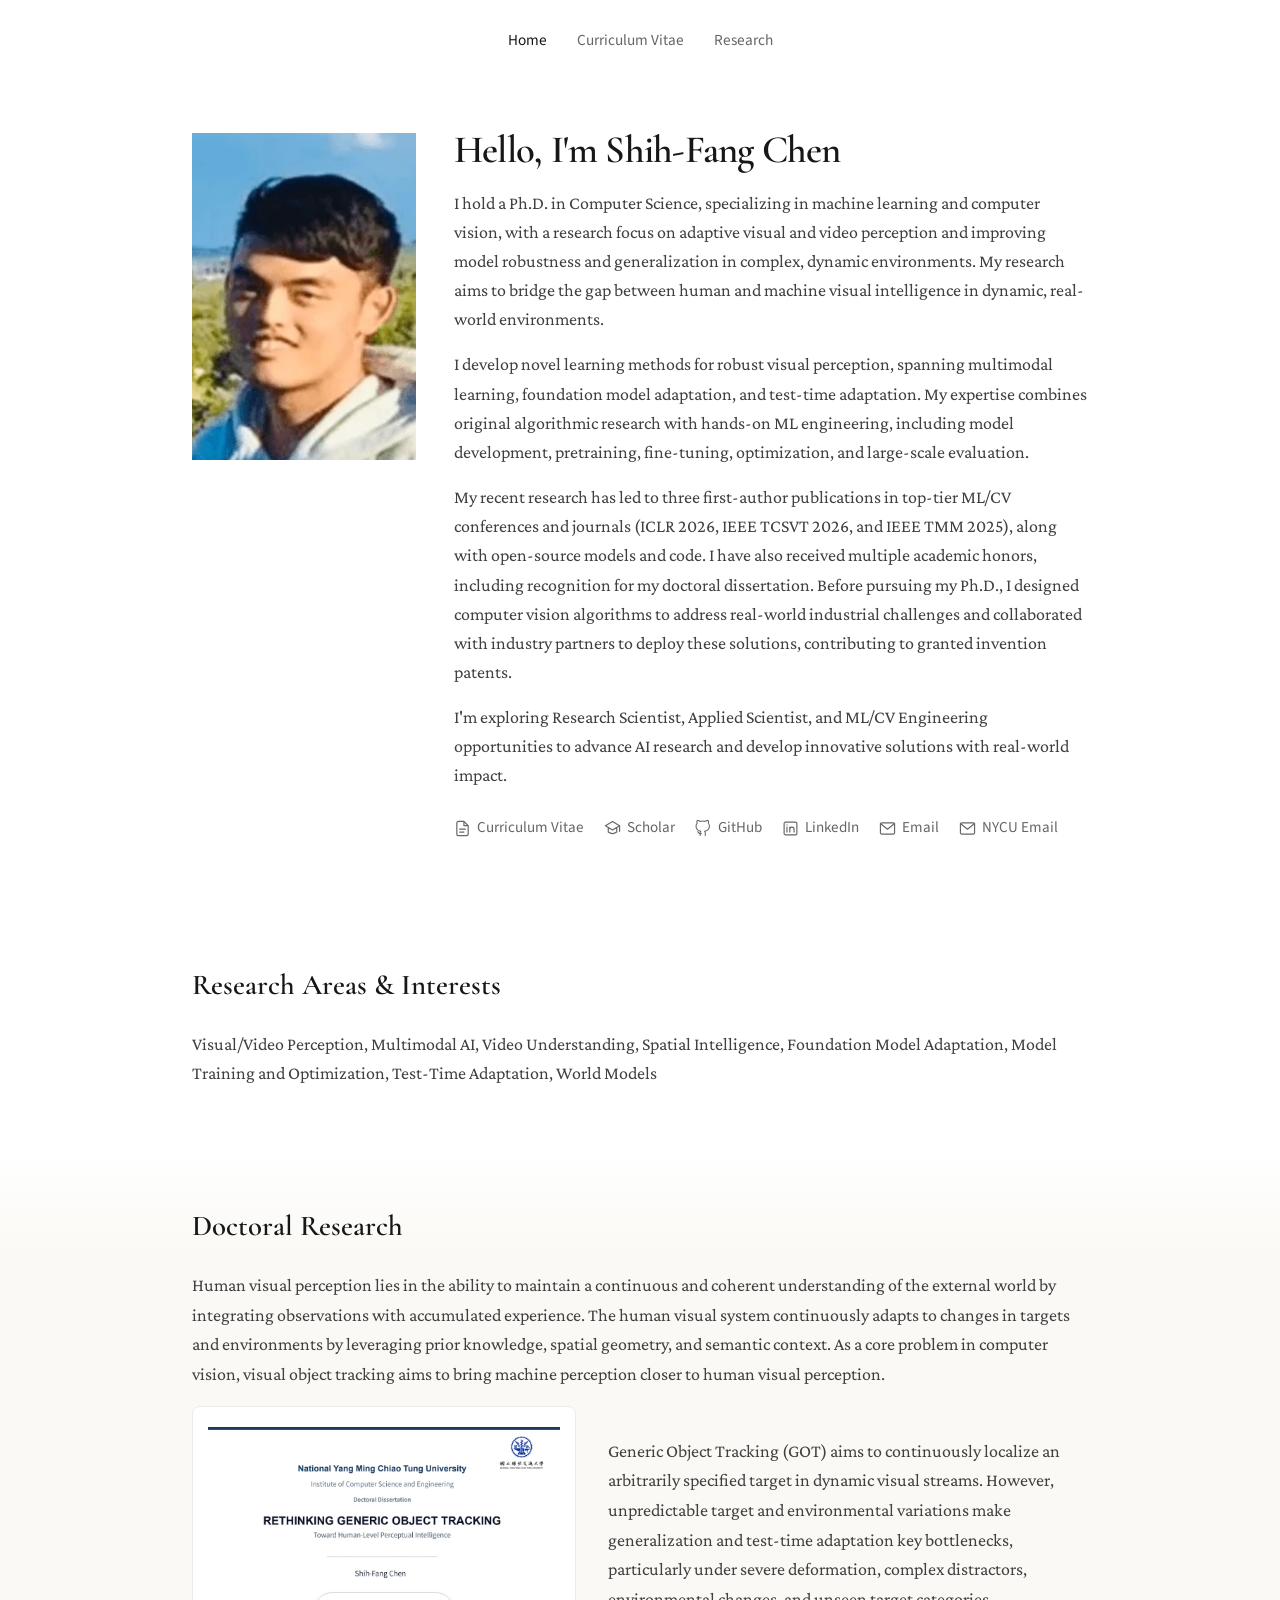
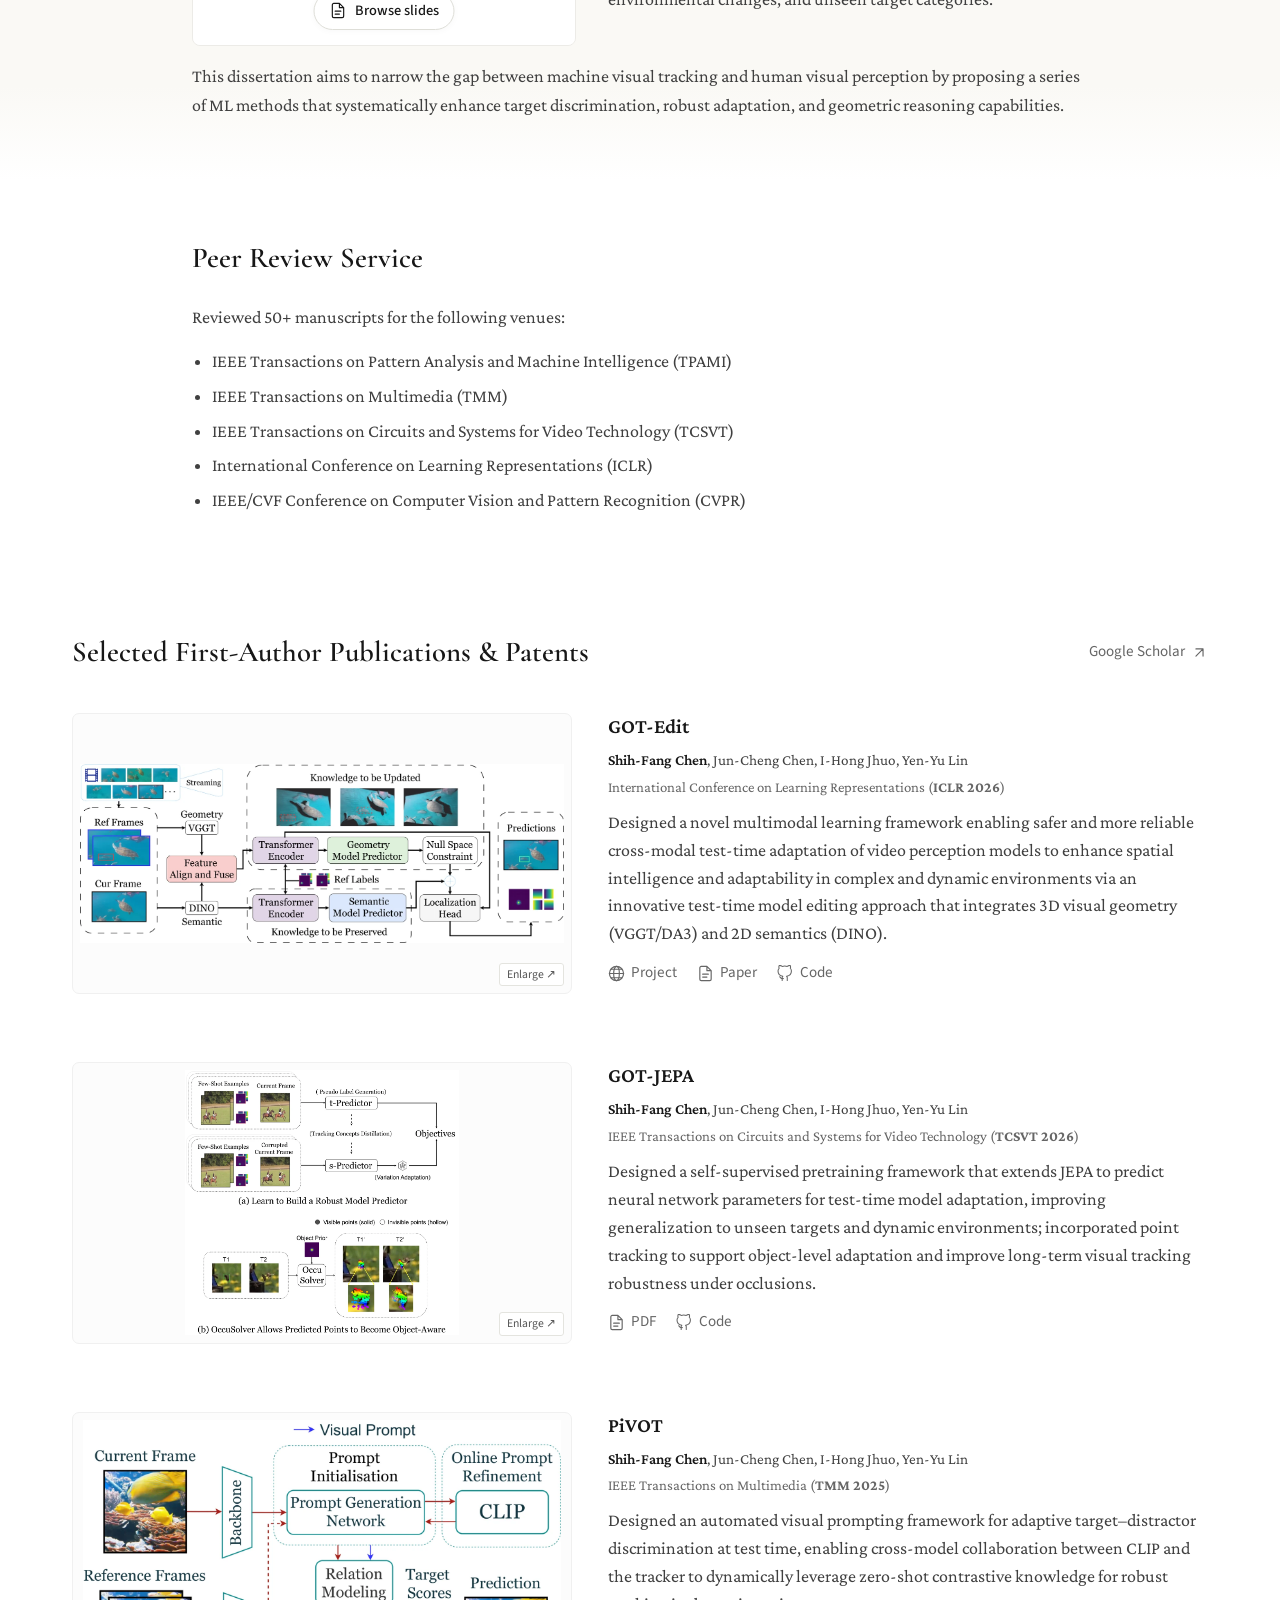
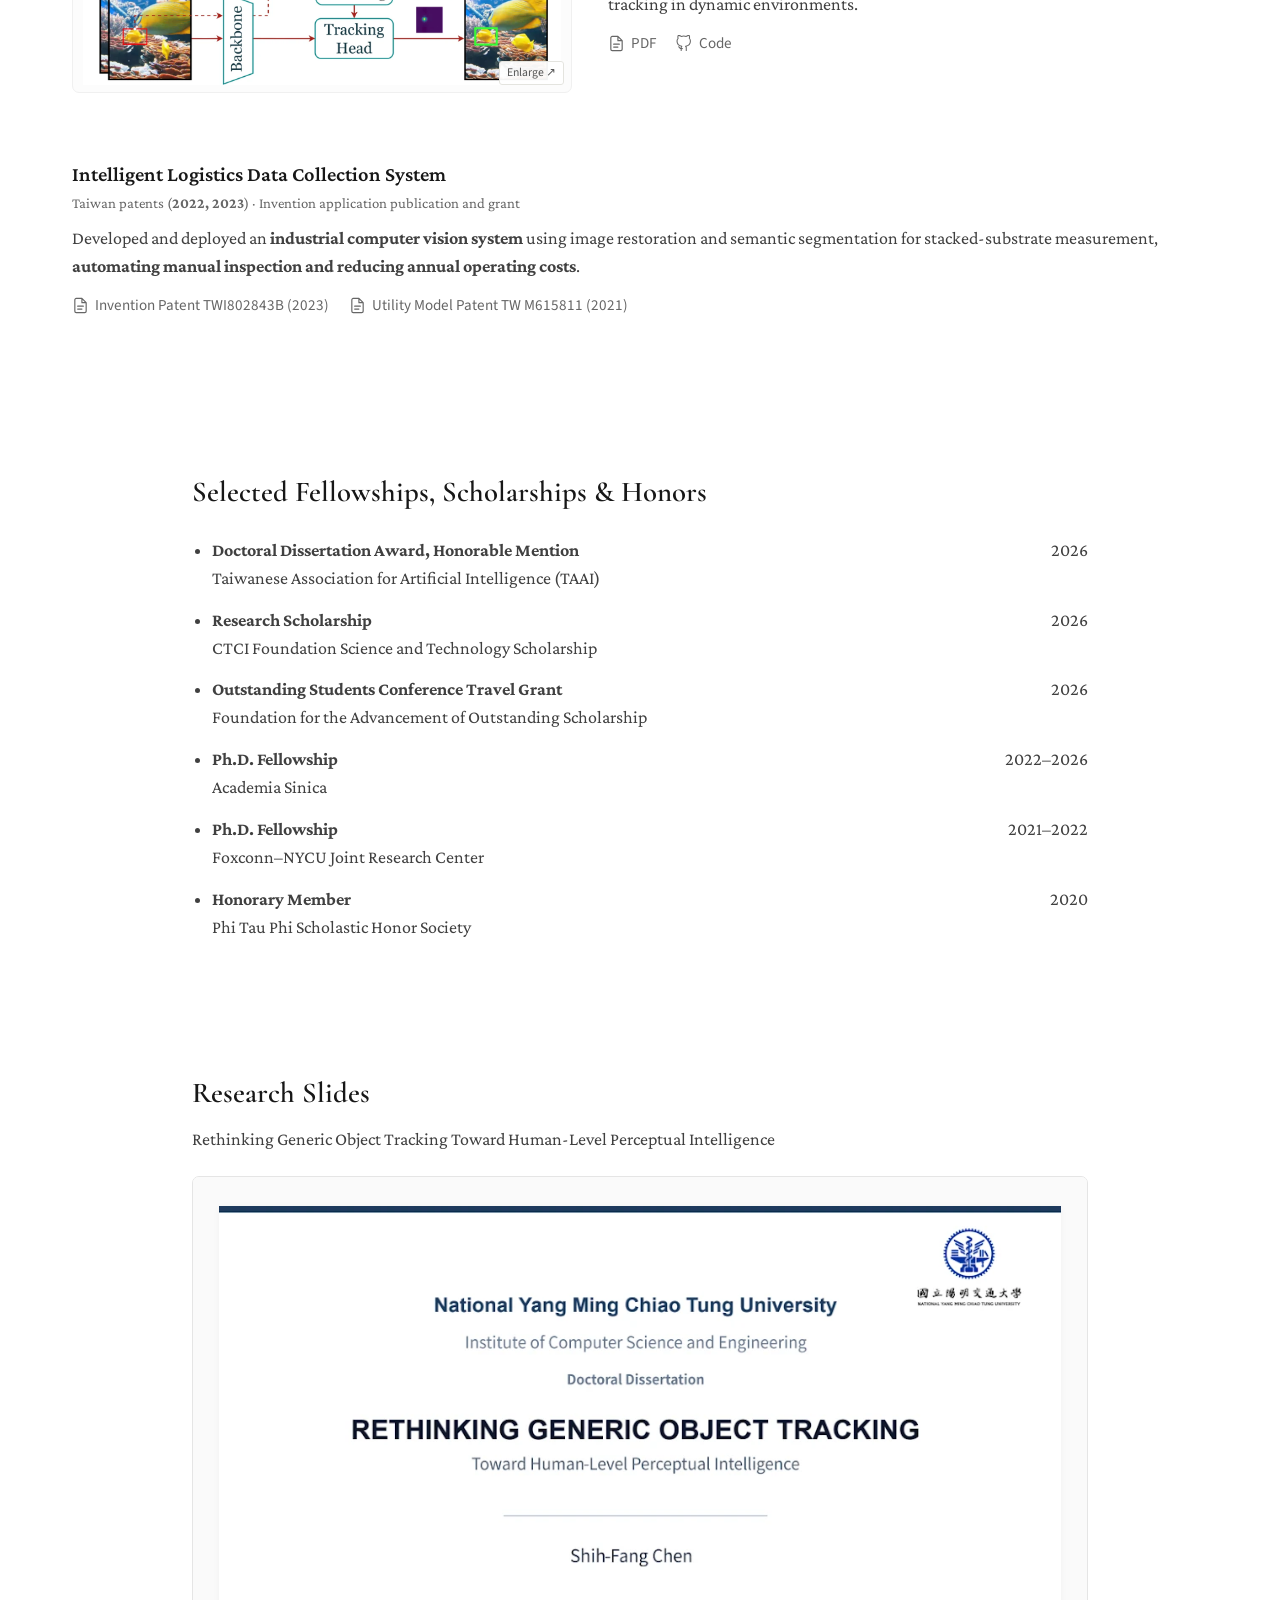
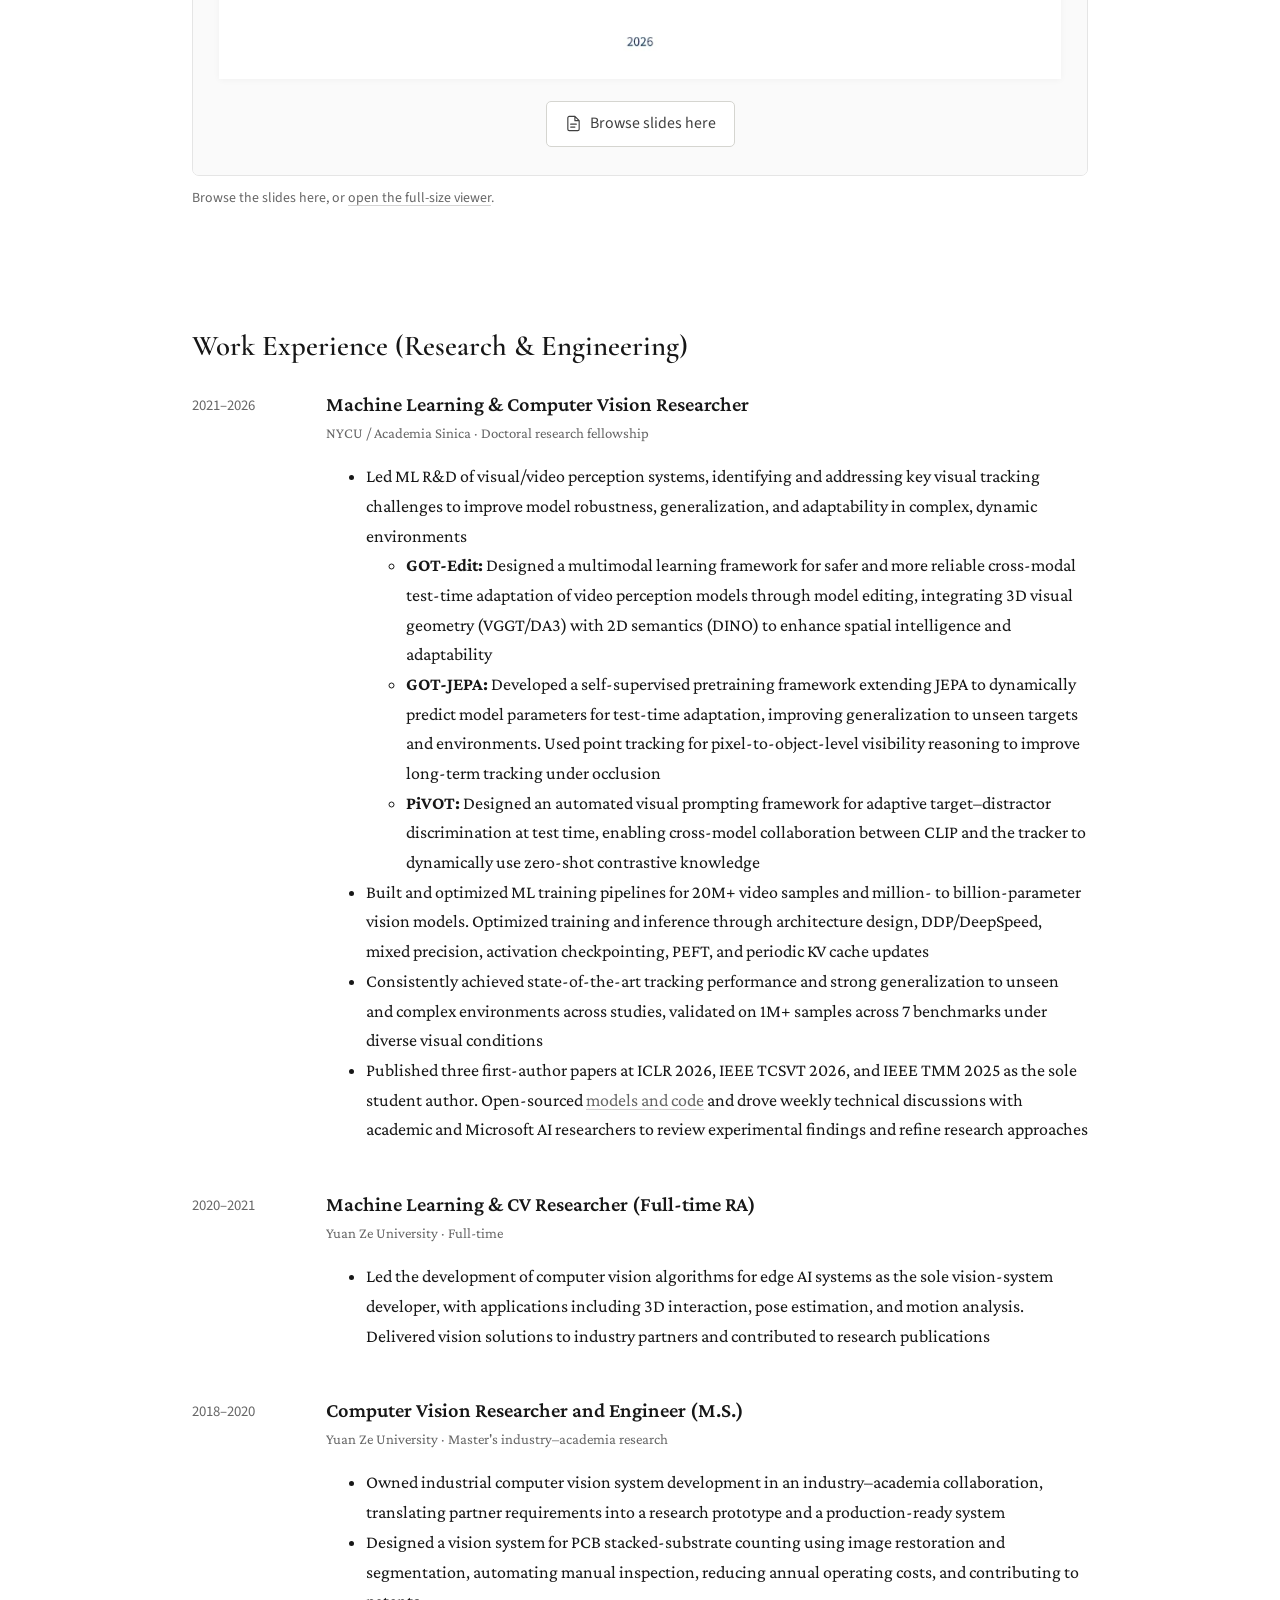
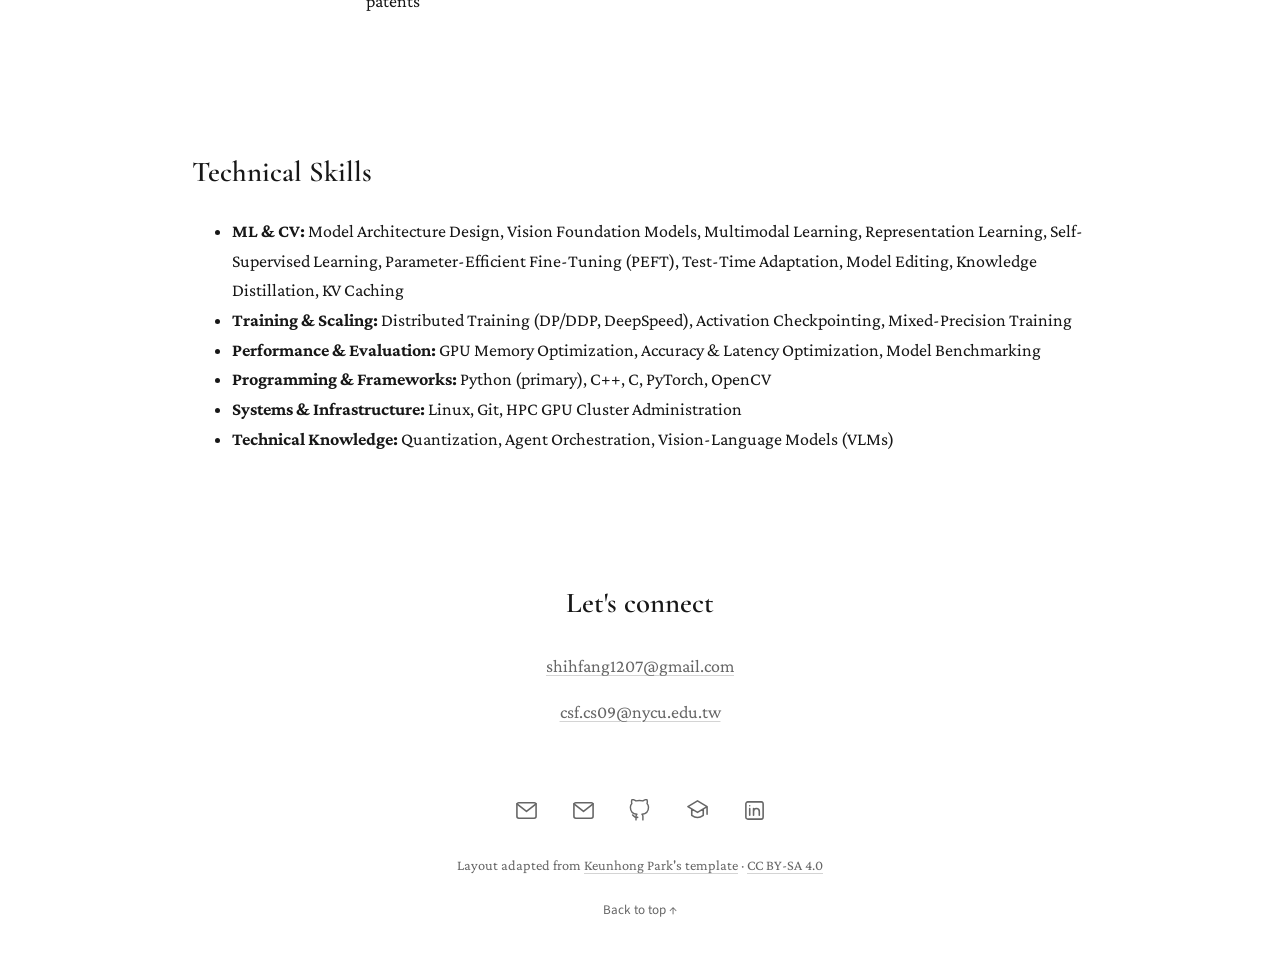
==== index.html @ bb9de0bc "Make homepage paper videos substantially larger" ====
<!doctype html>
<html lang="en">
<head>
  <meta charset="utf-8">
  <meta name="viewport" content="width=device-width, initial-scale=1">
  <meta name="theme-color" content="#ffffff">
  <link rel="icon" href="assets/favicon.svg" type="image/svg+xml">
  <link rel="stylesheet" href="assets/fonts.css">
  <link rel="stylesheet" href="styles.css?v=paper-videos-3">
  <script src="site.js?v=video-lightbox-1" defer></script>
  <!-- BEGIN SEARCH METADATA -->
  <title>Shih-Fang Chen | Computer Vision &amp; Machine Learning Researcher</title>
  <meta name="description" content="Shih-Fang Chen, Ph.D. Computer vision and machine learning research in multimodal learning, spatial intelligence, object tracking, visual perception and test-time adaptation. GOT-Edit, GOT-JEPA, and PiVOT. ICLR.">
  <meta name="robots" content="index, follow, max-image-preview:large">
  <link rel="canonical" href="https://chenshihfang.github.io/">
  <meta property="og:title" content="Shih-Fang Chen | Computer Vision &amp; Machine Learning Researcher">
  <meta property="og:description" content="Shih-Fang Chen, Ph.D. Computer vision and machine learning research in multimodal learning, spatial intelligence, object tracking, visual perception and test-time adaptation. GOT-Edit, GOT-JEPA, and PiVOT. ICLR.">
  <meta property="og:type" content="profile">
  <meta property="og:site_name" content="Shih-Fang Chen">
  <meta property="og:url" content="https://chenshihfang.github.io/">
  <meta property="og:image" content="https://chenshihfang.github.io/assets/portrait.webp">
  <meta property="og:image:alt" content="Shih-Fang Chen">
  <meta name="twitter:card" content="summary">
  <meta name="twitter:title" content="Shih-Fang Chen | Computer Vision &amp; Machine Learning Researcher">
  <meta name="twitter:description" content="Shih-Fang Chen, Ph.D. Computer vision and machine learning research in multimodal learning, spatial intelligence, object tracking, visual perception and test-time adaptation. GOT-Edit, GOT-JEPA, and PiVOT. ICLR.">
  <meta name="twitter:image" content="https://chenshihfang.github.io/assets/portrait.webp">
  <script type="application/ld+json">{
  "@context": "https://schema.org",
  "@type": "ProfilePage",
  "url": "https://chenshihfang.github.io/",
  "name": "Shih-Fang Chen | Computer Vision & Machine Learning Researcher",
  "description": "Shih-Fang Chen, Ph.D. Computer vision and machine learning research in multimodal learning, spatial intelligence, object tracking, visual perception and test-time adaptation. GOT-Edit, GOT-JEPA, and PiVOT. ICLR.",
  "mainEntity": {
    "@type": "Person",
    "@id": "https://chenshihfang.github.io/#person",
    "name": "Shih-Fang Chen",
    "alternateName": [
      "Shih Fang Chen",
      "chenshihfang"
    ],
    "url": "https://chenshihfang.github.io/",
    "image": "https://chenshihfang.github.io/assets/portrait.webp",
    "jobTitle": "Machine Learning and Computer Vision Researcher and Engineer",
    "description": "Ph.D. in Computer Science, researching robust and adaptive visual perception, multimodal learning, spatial intelligence, and vision foundation models.",
    "alumniOf": [
      {
        "@type": "CollegeOrUniversity",
        "name": "National Yang Ming Chiao Tung University"
      },
      {
        "@type": "CollegeOrUniversity",
        "name": "Yuan Ze University"
      },
      {
        "@type": "CollegeOrUniversity",
        "name": "Chaoyang University of Technology"
      }
    ],
    "knowsAbout": [
      "Computer Vision",
      "Machine Learning",
      "Visual & Video Perception",
      "Multimodal Learning",
      "Representation Learning",
      "Self-Supervised Learning",
      "Parameter-Efficient Fine-Tuning (PEFT)",
      "Foundation Models",
      "Foundation Model Post-Training",
      "Test-Time Adaptation",
      "Visual Tracking",
      "Spatial Intelligence",
      "Agentic AI",
      "Model Architecture Design",
      "Vision Foundation Models",
      "Model Editing",
      "Knowledge Distillation",
      "KV Caching",
      "Distributed Training",
      "DP/DDP",
      "DeepSpeed",
      "Activation Checkpointing",
      "Mixed-Precision Training",
      "GPU Memory Optimization",
      "Accuracy & Latency Optimization",
      "Model Benchmarking",
      "PyTorch",
      "NumPy",
      "OpenCV",
      "Python",
      "C++",
      "C",
      "Bash",
      "Linux",
      "Git",
      "GPU Cluster Administration"
    ],
    "sameAs": [
      "https://www.linkedin.com/in/shihfangchen/",
      "https://github.com/chenshihfang",
      "https://scholar.google.com/citations?user=X8uMo8EAAAAJ",
      "https://orcid.org/0000-0002-8438-400X",
      "https://www.cake.me/resumes/shih-fang-chen"
    ]
  }
}</script>
  <script type="application/ld+json">{
  "@context": "https://schema.org",
  "@type": "WebSite",
  "@id": "https://chenshihfang.github.io/#website",
  "name": "Shih-Fang Chen",
  "alternateName": [
    "Shih Fang Chen",
    "chenshihfang"
  ],
  "url": "https://chenshihfang.github.io/"
}</script>
  <!-- END SEARCH METADATA -->
</head>
<body>
  <svg class="icon-definitions" xmlns="http://www.w3.org/2000/svg" aria-hidden="true">
    <symbol id="icon-file" viewBox="0 0 24 24"><path d="M14 2H6a2 2 0 0 0-2 2v16a2 2 0 0 0 2 2h12a2 2 0 0 0 2-2V8zM14 2v6h6M8 13h8M8 17h6"/></symbol>
    <symbol id="icon-mail" viewBox="0 0 24 24"><rect x="2" y="4" width="20" height="16" rx="2"/><path d="m2 5 10 8L22 5"/></symbol>
    <symbol id="icon-github" viewBox="0 0 24 24"><path d="M9 19c-4.3 1.3-4.3-2.2-6-2.7M15 22v-3.9c.1-1.1-.4-2.1-1.1-2.7 3.7-.4 7.6-1.8 7.6-8.1a6.3 6.3 0 0 0-1.7-4.4 5.8 5.8 0 0 0-.2-4.4S18.2-2 15 0a15.4 15.4 0 0 0-8 0C3.8-2 2.4-1.5 2.4-1.5A5.8 5.8 0 0 0 2.2 3 6.3 6.3 0 0 0 .5 7.3c0 6.3 3.9 7.7 7.6 8.1A3.9 3.9 0 0 0 7 18.1V22" transform="translate(1 2) scale(.9)"/></symbol>
    <symbol id="icon-scholar" viewBox="0 0 24 24"><path d="m2 8 10-6 10 6-10 6zM6 11v6c4 3 8 3 12 0v-6M22 8v8"/></symbol>
    <symbol id="icon-linkedin" viewBox="0 0 24 24"><rect x="3" y="3" width="18" height="18" rx="2"/><path d="M7 10v7M7 7v.1M11 17v-7M11 13a3 3 0 0 1 6 0v4"/></symbol>
    <symbol id="icon-globe" viewBox="0 0 24 24"><circle cx="12" cy="12" r="10"/><ellipse cx="12" cy="12" rx="4" ry="10"/><path d="M2 12h20M4 6h16M4 18h16"/></symbol>
    <symbol id="icon-arrow" viewBox="0 0 24 24"><path d="M7 17 17 7M7 7h10v10"/></symbol>
  </svg>

  <a class="skip-link" href="#main">Skip to content</a>
  <header class="site-header">
    <nav aria-label="Main navigation">
      <a href="#home" aria-current="page">Home</a>
      <a href="cv/">Curriculum Vitae</a>
      <a href="#publications">Research</a>
    </nav>
  </header>

  <main id="main">
    <section id="home" class="hero container" aria-labelledby="intro-title">
      <img class="portrait" src="assets/portrait.webp" alt="Shih-Fang Chen" width="274" height="400" fetchpriority="high">
      <div class="bio">
        <h1 id="intro-title">Hello, I'm Shih-Fang Chen</h1>
        <p>I hold a Ph.D. in Computer Science, specializing in machine learning and computer vision, with a research focus on adaptive visual and video perception and improving model robustness and generalization in complex, dynamic environments. My research aims to bridge the gap between human and machine visual intelligence in dynamic, real-world environments.</p>
        <p>I develop novel learning methods for robust visual perception, spanning multimodal learning, foundation model adaptation, and test-time adaptation. My expertise combines original algorithmic research with hands-on ML engineering, including model development, pretraining, fine-tuning, optimization, and large-scale evaluation.</p>
        <p>My recent research has led to three first-author publications in top-tier ML/CV conferences and journals (ICLR 2026, IEEE TCSVT 2026, and IEEE TMM 2025), along with open-source models and code. I have also received multiple academic honors, including recognition for my doctoral dissertation. Before pursuing my Ph.D., I designed computer vision algorithms to address real-world industrial challenges and collaborated with industry partners to deploy these solutions, contributing to granted invention patents.</p>
        <p>I'm exploring Research Scientist, Applied Scientist, and ML/CV Engineering opportunities to advance AI research and develop innovative solutions with real-world impact.</p>
        <div class="profile-links" aria-label="Profile links">
          <a href="cv/"><svg class="icon"><use href="#icon-file"/></svg>Curriculum Vitae</a>
          <a href="https://scholar.google.com/citations?user=X8uMo8EAAAAJ" target="_blank" rel="noopener"><svg class="icon"><use href="#icon-scholar"/></svg>Scholar</a>
          <a href="https://github.com/chenshihfang" target="_blank" rel="noopener"><svg class="icon"><use href="#icon-github"/></svg>GitHub</a>
          <a href="https://www.linkedin.com/in/shihfangchen/" target="_blank" rel="noopener"><svg class="icon"><use href="#icon-linkedin"/></svg>LinkedIn</a>
          <a href="mailto:shihfang1207@gmail.com"><svg class="icon"><use href="#icon-mail"/></svg>Email</a>
          <a href="mailto:csf.cs09@nycu.edu.tw"><svg class="icon"><use href="#icon-mail"/></svg>NYCU Email</a>
        </div>
      </div>
    </section>

    <section id="research-areas" class="container section" aria-labelledby="research-areas-title">
      <h2 id="research-areas-title">Research Areas &amp; Interests</h2>
      <p>Visual/Video Perception, Multimodal AI, Video Understanding, Spatial Intelligence, Foundation Model Adaptation, Model Training and Optimization, Test-Time Adaptation, World Models</p>
    </section>

    <section id="highlights" class="highlights section" aria-labelledby="highlights-title">
      <div class="container">
        <h2 id="highlights-title">Doctoral Research</h2>
        <p>Human visual perception lies in the ability to maintain a continuous and coherent understanding of the external world by integrating observations with accumulated experience. The human visual system continuously adapts to changes in targets and environments by leveraging prior knowledge, spatial geometry, and semantic context. As a core problem in computer vision, visual object tracking aims to bring machine perception closer to human visual perception.</p>
        <div class="doctoral-research">
          <a class="slides-cover" href="#research-talk" aria-label="Browse my research slides on this page">
            <img src="assets/research-slides.webp" alt="Doctoral dissertation: Rethinking Generic Object Tracking Toward Human-Level Perceptual Intelligence" width="1000" height="562" loading="lazy">
            <span class="cover-action"><svg class="icon"><use href="#icon-file"/></svg>Browse slides</span>
          </a>
          <p>Generic Object Tracking (GOT) aims to continuously localize an arbitrarily specified target in dynamic visual streams. However, unpredictable target and environmental variations make generalization and test-time adaptation key bottlenecks, particularly under severe deformation, complex distractors, environmental changes, and unseen target categories.</p>
        </div>
        <p class="doctoral-research-conclusion">This dissertation aims to narrow the gap between machine visual tracking and human visual perception by proposing a series of ML methods that systematically enhance target discrimination, robust adaptation, and geometric reasoning capabilities.</p>
      </div>
    </section>

    <section class="container section service" aria-labelledby="service-title">
      <h2 id="service-title">Peer Review Service</h2>
      <p>Reviewed 50+ manuscripts for the following venues:</p><ul class="review-venues"><li>IEEE Transactions on Pattern Analysis and Machine Intelligence (TPAMI)</li><li>IEEE Transactions on Multimedia (TMM)</li><li>IEEE Transactions on Circuits and Systems for Video Technology (TCSVT)</li><li>International Conference on Learning Representations (ICLR)</li><li>IEEE/CVF Conference on Computer Vision and Pattern Recognition (CVPR)</li></ul>
    </section>

    <section id="publications" class="container section" aria-labelledby="publications-title">
      <div class="section-heading">
        <h2 id="publications-title">Selected First-Author Publications &amp; Patents</h2>
        <a class="text-action" href="https://scholar.google.com/citations?user=X8uMo8EAAAAJ" target="_blank" rel="noopener">Google Scholar <svg class="icon"><use href="#icon-arrow"/></svg></a>
      </div>

      <article class="publication">
        <button class="publication-image" type="button" data-full-video="assets/got-edit-method.mp4" data-video-title="GOT-Edit" aria-label="Enlarge GOT-Edit video" aria-haspopup="dialog">
          <video autoplay muted loop playsinline preload="auto" poster="assets/got-edit.webp" aria-label="GOT-Edit method animation">
            <source src="assets/got-edit-method.mp4" type="video/mp4">
            <img src="assets/got-edit.webp" alt="GOT-Edit geometry and semantics framework" width="1400" height="519">
          </video>
          <span class="image-hint">Enlarge ↗</span>
        </button>
        <div>
          <h3><a href="https://chenshihfang.github.io/GOT-EDIT/" target="_blank" rel="noopener">GOT-Edit</a></h3>
          <p class="authors"><strong>Shih-Fang Chen</strong>, Jun-Cheng Chen, I-Hong Jhuo, Yen-Yu Lin</p>
          <p class="venue">International Conference on Learning Representations (<strong>ICLR 2026</strong>)</p>
          <p class="paper-description">
            Designed a novel multimodal learning framework enabling
            safer and more reliable cross-modal test-time adaptation of
            video perception models to enhance spatial intelligence and adaptability
            in complex and dynamic environments via an innovative
            test-time model editing approach that integrates
            3D visual geometry (VGGT/DA3) and 2D semantics (DINO).
          </p>
          <div class="paper-links">
            <a href="https://chenshihfang.github.io/GOT-EDIT/" target="_blank" rel="noopener"><svg class="icon"><use href="#icon-globe"/></svg>Project</a>
            <a href="https://openreview.net/forum?id=aVa7etWnwF" target="_blank" rel="noopener"><svg class="icon"><use href="#icon-file"/></svg>Paper</a>
            <a href="https://github.com/chenshihfang/GOT" target="_blank" rel="noopener"><svg class="icon"><use href="#icon-github"/></svg>Code</a>
          </div>
        </div>
      </article>

      <article class="publication">
        <button class="publication-image" type="button" data-full-video="assets/got-jepa-method.mp4" data-video-title="GOT-JEPA" aria-label="Enlarge GOT-JEPA video" aria-haspopup="dialog">
          <video autoplay muted loop playsinline preload="auto" poster="assets/got-jepa.webp" aria-label="GOT-JEPA method animation">
            <source src="assets/got-jepa-method.mp4" type="video/mp4">
            <img src="assets/got-jepa.webp" alt="GOT-JEPA model-predictive learning and OccuSolver point visibility reasoning" width="1035" height="1000">
          </video>
          <span class="image-hint">Enlarge ↗</span>
        </button>
        <div>
          <h3><a href="https://arxiv.org/abs/2602.14771" target="_blank" rel="noopener">GOT-JEPA</a></h3>
          <p class="authors"><strong>Shih-Fang Chen</strong>, Jun-Cheng Chen, I-Hong Jhuo, Yen-Yu Lin</p>
          <p class="venue">IEEE Transactions on Circuits and Systems for Video Technology (<strong>TCSVT 2026</strong>)</p>
          <p class="paper-description">
            Designed a self-supervised pretraining framework that
            extends JEPA to predict neural network parameters for
            test-time model adaptation, improving
            generalization to unseen targets and dynamic environments;
            incorporated point tracking to support
            object-level adaptation and improve
            long-term visual tracking robustness under occlusions.
          </p>
          <div class="paper-links">
            <a href="https://arxiv.org/pdf/2602.14771" target="_blank" rel="noopener"><svg class="icon"><use href="#icon-file"/></svg>PDF</a>
            <a href="https://github.com/chenshihfang/GOT/tree/84e9324317e4afe62c06b2c51a97563f79730a2e" target="_blank" rel="noopener"><svg class="icon"><use href="#icon-github"/></svg>Code</a>
          </div>
        </div>
      </article>

      <article class="publication">
        <button class="publication-image" type="button" data-full-video="assets/pivot-method.mp4" data-video-title="PiVOT" aria-label="Enlarge PiVOT video" aria-haspopup="dialog">
          <video autoplay muted loop playsinline preload="auto" poster="assets/pivot.webp" aria-label="PiVOT method animation">
            <source src="assets/pivot-method.mp4" type="video/mp4">
            <img src="assets/pivot.webp" alt="PiVOT generates and refines visual prompts using CLIP to distinguish the target from distractors" width="1400" height="778">
          </video>
          <span class="image-hint">Enlarge ↗</span>
        </button>
        <div>
          <h3><a href="https://arxiv.org/abs/2409.18901" target="_blank" rel="noopener">PiVOT</a></h3>
          <p class="authors"><strong>Shih-Fang Chen</strong>, Jun-Cheng Chen, I-Hong Jhuo, Yen-Yu Lin</p>
          <p class="venue">IEEE Transactions on Multimedia (<strong>TMM 2025</strong>)</p>
          <p class="paper-description">
            Designed an automated visual prompting framework for adaptive
            target–distractor discrimination at test time, enabling
            cross-model collaboration between CLIP
            and the tracker to dynamically leverage zero-shot contrastive knowledge
            for robust tracking in dynamic environments.
          </p>
          <div class="paper-links">
            <a href="https://arxiv.org/pdf/2409.18901" target="_blank" rel="noopener"><svg class="icon"><use href="#icon-file"/></svg>PDF</a>
            <a href="https://github.com/chenshihfang/GOT/tree/c02e55fb2eeea087806e2f0b8dd75d67dfacd635" target="_blank" rel="noopener"><svg class="icon"><use href="#icon-github"/></svg>Code</a>
          </div>
        </div>
      </article>

      <article class="publication">
        <div style="grid-column: 1 / -1">
          <h3>Intelligent Logistics Data Collection System</h3>
          <p class="venue">Taiwan patents (<strong>2022, 2023</strong>) · Invention application publication and grant</p>
          <p class="paper-description">Developed and deployed an <strong>industrial computer vision system</strong> using image restoration and semantic segmentation for stacked-substrate measurement, <strong>automating manual inspection and reducing annual operating costs</strong>.</p>
          <div class="paper-links">
            <a href="https://patents.google.com/patent/TWI802843B/zh" target="_blank" rel="noopener"><svg class="icon"><use href="#icon-file"/></svg>Invention Patent TWI802843B (2023)</a>
            <a href="https://patents.google.com/patent/TWM615811U/zh" target="_blank" rel="noopener"><svg class="icon"><use href="#icon-file"/></svg>Utility Model Patent TW M615811 (2021)</a>
          </div>
        </div>
      </article>
    </section>

    <section id="recognition" class="container section service" aria-labelledby="recognition-title">
      <h2 id="recognition-title">Selected Fellowships, Scholarships &amp; Honors</h2>
      <ul class="recognition-list">
        <li style="margin: 14px 0"><div style="display: grid; grid-template-columns: minmax(0, 1fr) auto; column-gap: 18px; align-items: baseline"><span><strong>Doctoral Dissertation Award, Honorable Mention</strong><br>Taiwanese Association for Artificial Intelligence (TAAI)</span><span style="white-space: nowrap">2026</span></div></li>
        <li style="margin: 14px 0"><div style="display: grid; grid-template-columns: minmax(0, 1fr) auto; column-gap: 18px; align-items: baseline"><span><strong>Research Scholarship</strong><br>CTCI Foundation Science and Technology Scholarship</span><span style="white-space: nowrap">2026</span></div></li>
        <li style="margin: 14px 0"><div style="display: grid; grid-template-columns: minmax(0, 1fr) auto; column-gap: 18px; align-items: baseline"><span><strong>Outstanding Students Conference Travel Grant</strong><br>Foundation for the Advancement of Outstanding Scholarship</span><span style="white-space: nowrap">2026</span></div></li>
        <li style="margin: 14px 0"><div style="display: grid; grid-template-columns: minmax(0, 1fr) auto; column-gap: 18px; align-items: baseline"><span><strong>Ph.D. Fellowship</strong><br>Academia Sinica</span><span style="white-space: nowrap">2022–2026</span></div></li>

        <li style="margin: 14px 0"><div style="display: grid; grid-template-columns: minmax(0, 1fr) auto; column-gap: 18px; align-items: baseline"><span><strong>Ph.D. Fellowship</strong><br>Foxconn–NYCU Joint Research Center</span><span style="white-space: nowrap">2021–2022</span></div></li>
        <li style="margin: 14px 0"><div style="display: grid; grid-template-columns: minmax(0, 1fr) auto; column-gap: 18px; align-items: baseline"><span><strong>Honorary Member</strong><br>Phi Tau Phi Scholastic Honor Society</span><span style="white-space: nowrap">2020</span></div></li>
      </ul>
    </section>

    <section id="research-talk" class="container section" aria-labelledby="talk-title">
      <div class="section-heading"><h2 id="talk-title">Research Slides</h2></div>
      <p class="section-intro">Rethinking Generic Object Tracking Toward Human-Level Perceptual Intelligence</p>
      <div class="slides-viewer">
        <div class="slides-placeholder">
          <img src="assets/research-slides.webp" alt="Rethinking Generic Object Tracking — research slide cover" width="1000" height="562" loading="lazy">
          <button id="open-slides" class="inline-viewer-button" type="button"><svg class="icon"><use href="#icon-file"/></svg>Browse slides here</button>
        </div>
        <iframe data-src="https://drive.google.com/file/d/14PrQIm8yqiKJKbic4zgP1WUQ-DBN7HlA/preview" title="Shih-Fang Chen — Ph.D. research slides" allow="fullscreen" allowfullscreen hidden></iframe>
      </div>
      <p class="viewer-note">Browse the slides here, or <a href="https://drive.google.com/file/d/14PrQIm8yqiKJKbic4zgP1WUQ-DBN7HlA/view" target="_blank" rel="noopener">open the full-size viewer</a>.</p>
    </section>

    <section id="experience" class="container section" aria-labelledby="experience-title">
      <h2 id="experience-title">Work Experience (Research &amp; Engineering)</h2>
      <div class="experience-row">
        <div class="experience-date">2021–2026</div>
        <div>
          <h3>Machine Learning &amp; Computer Vision Researcher</h3>
          <p class="venue">NYCU / Academia Sinica · Doctoral research fellowship</p>
          <ul>
            <li>Led ML R&amp;D of visual/video perception systems, identifying and addressing key visual tracking challenges to improve model robustness, generalization, and adaptability in complex, dynamic environments
              <ul>
                <li><strong>GOT-Edit:</strong> Designed a multimodal learning framework for safer and more reliable cross-modal test-time adaptation of video perception models through model editing, integrating 3D visual geometry (VGGT/DA3) with 2D semantics (DINO) to enhance spatial intelligence and adaptability</li>
                <li><strong>GOT-JEPA:</strong> Developed a self-supervised pretraining framework extending JEPA to dynamically predict model parameters for test-time adaptation, improving generalization to unseen targets and environments. Used point tracking for pixel-to-object-level visibility reasoning to improve long-term tracking under occlusion</li>
                <li><strong>PiVOT:</strong> Designed an automated visual prompting framework for adaptive target–distractor discrimination at test time, enabling cross-model collaboration between CLIP and the tracker to dynamically use zero-shot contrastive knowledge</li>
              </ul>
            </li>
            <li>Built and optimized ML training pipelines for 20M+ video samples and million- to billion-parameter vision models. Optimized training and inference through architecture design, DDP/DeepSpeed, mixed precision, activation checkpointing, PEFT, and periodic KV cache updates</li>
            <li>Consistently achieved state-of-the-art tracking performance and strong generalization to unseen and complex environments across studies, validated on 1M+ samples across 7 benchmarks under diverse visual conditions</li>
            <li>Published three first-author papers at ICLR 2026, IEEE TCSVT 2026, and IEEE TMM 2025 as the sole student author. Open-sourced <a href="https://chenshihfang.github.io/GOT-EDIT/" target="_blank" rel="noopener">models and code</a> and drove weekly technical discussions with academic and Microsoft AI researchers to review experimental findings and refine research approaches</li>
          </ul>
        </div>
      </div>
      <div class="experience-row">
        <div class="experience-date">2020–2021</div>
        <div><h3>Machine Learning &amp; CV Researcher (Full-time RA)</h3><p class="venue">Yuan Ze University · Full-time</p><ul><li>Led the development of computer vision algorithms for edge AI systems as the sole vision-system developer, with applications including 3D interaction, pose estimation, and motion analysis. Delivered vision solutions to industry partners and contributed to research publications</li></ul></div>
      </div>
      <div class="experience-row">
        <div class="experience-date">2018–2020</div>
        <div><h3>Computer Vision Researcher and Engineer (M.S.)</h3><p class="venue">Yuan Ze University · Master's industry–academia research</p><ul><li>Owned industrial computer vision system development in an industry–academia collaboration, translating partner requirements into a research prototype and a production-ready system</li><li>Designed a vision system for PCB stacked-substrate counting using image restoration and segmentation, automating manual inspection, reducing annual operating costs, and contributing to patents</li></ul></div>
      </div>
    </section>

    <section id="technical-skills" class="container section" aria-labelledby="technical-skills-title">
      <h2 id="technical-skills-title">Technical Skills</h2>
      <ul>
        <li><strong>ML &amp; CV:</strong> Model Architecture Design, Vision Foundation Models, Multimodal Learning, Representation Learning, Self-Supervised Learning, Parameter-Efficient Fine-Tuning (PEFT), Test-Time Adaptation, Model Editing, Knowledge Distillation, KV Caching</li>
        <li><strong>Training &amp; Scaling:</strong> Distributed Training (DP/DDP, DeepSpeed), Activation Checkpointing, Mixed-Precision Training</li>
        <li><strong>Performance &amp; Evaluation:</strong> GPU Memory Optimization, Accuracy &amp; Latency Optimization, Model Benchmarking</li>
        <li><strong>Programming &amp; Frameworks:</strong> Python (primary), C++, C, PyTorch, OpenCV</li>
        <li><strong>Systems &amp; Infrastructure:</strong> Linux, Git, HPC GPU Cluster Administration</li>
        <li><strong>Technical Knowledge:</strong> Quantization, Agent Orchestration, Vision-Language Models (VLMs)</li>
      </ul>
    </section>

    <section id="contact" class="container contact" aria-labelledby="contact-title">
      <h2 id="contact-title">Let's connect</h2>
      <a class="email-link" href="mailto:shihfang1207@gmail.com">shihfang1207@gmail.com</a><br>
      <a class="email-link" href="mailto:csf.cs09@nycu.edu.tw">csf.cs09@nycu.edu.tw</a>
    </section>
  </main>

  <dialog id="video-lightbox" class="video-lightbox" aria-labelledby="lightbox-title">
    <div class="lightbox-toolbar">
      <h2 id="lightbox-title">Research video</h2>
      <div class="lightbox-actions"><button id="lightbox-close" type="button" aria-label="Close enlarged video">Close ×</button></div>
    </div>
    <div class="lightbox-viewport">
      <video id="lightbox-video" autoplay muted loop playsinline controls preload="metadata" aria-label="Enlarged research video"></video>
      <p id="lightbox-status" role="status"></p>
    </div>
  </dialog>

  <footer class="site-footer container">
    <div class="footer-links"><a href="mailto:shihfang1207@gmail.com" aria-label="Email"><svg class="icon"><use href="#icon-mail"/></svg></a><a href="mailto:csf.cs09@nycu.edu.tw" aria-label="NYCU Email" title="NYCU Email"><svg class="icon"><use href="#icon-mail"/></svg></a><a href="https://github.com/chenshihfang" target="_blank" rel="noopener" aria-label="GitHub"><svg class="icon"><use href="#icon-github"/></svg></a><a href="https://scholar.google.com/citations?user=X8uMo8EAAAAJ" target="_blank" rel="noopener" aria-label="Google Scholar"><svg class="icon"><use href="#icon-scholar"/></svg></a><a href="https://www.linkedin.com/in/shihfangchen/" target="_blank" rel="noopener" aria-label="LinkedIn"><svg class="icon"><use href="#icon-linkedin"/></svg></a></div>
    <p>Layout adapted from <a href="https://github.com/keunhong/keunhong.github.io" target="_blank" rel="noopener">Keunhong Park's template</a> · <a href="https://creativecommons.org/licenses/by-sa/4.0/" target="_blank" rel="noopener">CC BY-SA 4.0</a></p>
    <a class="back-top text-action" href="#home">Back to top ↑</a>
  </footer>
</body>
</html>
---- assets/fonts.css ----
@font-face {
  font-family: 'Crimson Pro';
  font-style: normal;
  font-weight: 400;
  font-display: swap;
  src: url(crimson-pro-latin-0.woff2) format('woff2');
  unicode-range: U+0000-00FF, U+0131, U+0152-0153, U+02BB-02BC, U+02C6, U+02DA, U+02DC, U+0304, U+0308, U+0329, U+2000-206F, U+20AC, U+2122, U+2191, U+2193, U+2212, U+2215, U+FEFF, U+FFFD;
}
@font-face {
  font-family: 'Crimson Pro';
  font-style: normal;
  font-weight: 500;
  font-display: swap;
  src: url(crimson-pro-latin-0.woff2) format('woff2');
  unicode-range: U+0000-00FF, U+0131, U+0152-0153, U+02BB-02BC, U+02C6, U+02DA, U+02DC, U+0304, U+0308, U+0329, U+2000-206F, U+20AC, U+2122, U+2191, U+2193, U+2212, U+2215, U+FEFF, U+FFFD;
}
@font-face {
  font-family: 'Crimson Pro';
  font-style: normal;
  font-weight: 600;
  font-display: swap;
  src: url(crimson-pro-latin-0.woff2) format('woff2');
  unicode-range: U+0000-00FF, U+0131, U+0152-0153, U+02BB-02BC, U+02C6, U+02DA, U+02DC, U+0304, U+0308, U+0329, U+2000-206F, U+20AC, U+2122, U+2191, U+2193, U+2212, U+2215, U+FEFF, U+FFFD;
}
@font-face {
  font-family: 'Crimson Pro';
  font-style: normal;
  font-weight: 700;
  font-display: swap;
  src: url(crimson-pro-latin-0.woff2) format('woff2');
  unicode-range: U+0000-00FF, U+0131, U+0152-0153, U+02BB-02BC, U+02C6, U+02DA, U+02DC, U+0304, U+0308, U+0329, U+2000-206F, U+20AC, U+2122, U+2191, U+2193, U+2212, U+2215, U+FEFF, U+FFFD;
}
@font-face {
  font-family: 'Cormorant Garamond';
  font-style: normal;
  font-weight: 400;
  font-display: swap;
  src: url(cormorant-garamond-latin-1.woff2) format('woff2');
  unicode-range: U+0000-00FF, U+0131, U+0152-0153, U+02BB-02BC, U+02C6, U+02DA, U+02DC, U+0304, U+0308, U+0329, U+2000-206F, U+20AC, U+2122, U+2191, U+2193, U+2212, U+2215, U+FEFF, U+FFFD;
}
@font-face {
  font-family: 'Cormorant Garamond';
  font-style: normal;
  font-weight: 500;
  font-display: swap;
  src: url(cormorant-garamond-latin-1.woff2) format('woff2');
  unicode-range: U+0000-00FF, U+0131, U+0152-0153, U+02BB-02BC, U+02C6, U+02DA, U+02DC, U+0304, U+0308, U+0329, U+2000-206F, U+20AC, U+2122, U+2191, U+2193, U+2212, U+2215, U+FEFF, U+FFFD;
}
@font-face {
  font-family: 'Cormorant Garamond';
  font-style: normal;
  font-weight: 600;
  font-display: swap;
  src: url(cormorant-garamond-latin-1.woff2) format('woff2');
  unicode-range: U+0000-00FF, U+0131, U+0152-0153, U+02BB-02BC, U+02C6, U+02DA, U+02DC, U+0304, U+0308, U+0329, U+2000-206F, U+20AC, U+2122, U+2191, U+2193, U+2212, U+2215, U+FEFF, U+FFFD;
}
@font-face {
  font-family: 'Cormorant Garamond';
  font-style: normal;
  font-weight: 700;
  font-display: swap;
  src: url(cormorant-garamond-latin-1.woff2) format('woff2');
  unicode-range: U+0000-00FF, U+0131, U+0152-0153, U+02BB-02BC, U+02C6, U+02DA, U+02DC, U+0304, U+0308, U+0329, U+2000-206F, U+20AC, U+2122, U+2191, U+2193, U+2212, U+2215, U+FEFF, U+FFFD;
}
@font-face {
  font-family: 'Source Sans 3';
  font-style: normal;
  font-weight: 400;
  font-display: swap;
  src: url(source-sans-3-latin-2.woff2) format('woff2');
  unicode-range: U+0000-00FF, U+0131, U+0152-0153, U+02BB-02BC, U+02C6, U+02DA, U+02DC, U+0304, U+0308, U+0329, U+2000-206F, U+20AC, U+2122, U+2191, U+2193, U+2212, U+2215, U+FEFF, U+FFFD;
}
@font-face {
  font-family: 'Source Sans 3';
  font-style: normal;
  font-weight: 500;
  font-display: swap;
  src: url(source-sans-3-latin-2.woff2) format('woff2');
  unicode-range: U+0000-00FF, U+0131, U+0152-0153, U+02BB-02BC, U+02C6, U+02DA, U+02DC, U+0304, U+0308, U+0329, U+2000-206F, U+20AC, U+2122, U+2191, U+2193, U+2212, U+2215, U+FEFF, U+FFFD;
}
@font-face {
  font-family: 'Source Sans 3';
  font-style: normal;
  font-weight: 600;
  font-display: swap;
  src: url(source-sans-3-latin-2.woff2) format('woff2');
  unicode-range: U+0000-00FF, U+0131, U+0152-0153, U+02BB-02BC, U+02C6, U+02DA, U+02DC, U+0304, U+0308, U+0329, U+2000-206F, U+20AC, U+2122, U+2191, U+2193, U+2212, U+2215, U+FEFF, U+FFFD;
}
---- styles.css ----
/* Adapted from Keunhong Park's academic website design, CC BY-SA 4.0. */
.service .review-venues,.service .recognition-list{margin:15px 0 0;padding-left:20px;color:#404040;line-height:1.55}.service .review-venues li+li,.service .recognition-list li+li{margin-top:7px}
[hidden]{display:none!important}
.publication-image{position:relative;padding:0;cursor:zoom-in;font:inherit;color:#555}
.image-hint{position:absolute;bottom:7px;right:7px;background:rgba(255,255,255,.95);border:1px solid #e4e4df;border-radius:3px;padding:2px 7px;font:400 .65rem/1.5 'Source Sans 3',system-ui,sans-serif}
.lightbox-open{overflow:hidden}
.video-lightbox{width:min(1200px,94vw);max-width:94vw;max-height:92dvh;padding:0;border:1px solid #ddd;border-radius:8px;background:white;box-shadow:0 12px 50px #0003;color:#171717}
.video-lightbox::backdrop{background:rgba(20,20,20,.65)}
.lightbox-toolbar{display:flex;align-items:center;justify-content:space-between;gap:16px;padding:14px 20px;border-bottom:1px solid #e5e5e5}
.lightbox-toolbar h2{font-size:1.3rem;margin:0}
.lightbox-actions{display:flex;gap:8px}
.lightbox-actions button{border:1px solid #ddd;border-radius:4px;background:white;padding:8px 12px;min-height:40px;color:#404040;font:400 .8rem/1.4 'Source Sans 3',system-ui,sans-serif}
.lightbox-viewport{overflow:auto;max-height:calc(92dvh - 77px);min-height:160px;padding:18px;display:flex;flex-direction:column;gap:12px;align-items:center;justify-content:center;overscroll-behavior:contain}
.lightbox-viewport video{display:block;width:100%;max-height:calc(92dvh - 115px);height:auto;object-fit:contain;background:#000}
.lightbox-viewport p:empty{display:none}
.cv-header{padding-block:60px 35px;border-bottom:1px solid #e5e5e5}
.cv-header h1{font-size:2.5rem}
.cv-role{font-size:1.12rem;margin-top:8px}
.cv-summary{max-width:750px;margin-top:21px;line-height:1.6}
.cv-links{display:flex;flex-wrap:wrap;gap:4px 22px;margin-top:19px}
.cv-links a,.cv-download{font:400 .84rem/1.5 'Source Sans 3',system-ui,sans-serif;min-height:30px}
.cv-download{display:inline-flex;align-items:center;gap:6px;margin-top:16px;text-decoration:none}
.cv-outline{display:flex;flex-wrap:wrap;gap:8px 21px;padding-block:24px;font:400 .8rem/1.5 'Source Sans 3',system-ui,sans-serif}
.cv-outline a{text-decoration:none}
.cv-section{padding-block:24px 12px;scroll-margin-top:20px}
.cv-section h2{font-size:1.7rem;margin-bottom:23px}
.cv-entry{display:grid;grid-template-columns:minmax(0,1fr) 132px;gap:25px;margin-bottom:25px}
.cv-entry h3{font-size:1.15rem}
.cv-entry p{margin-top:8px;line-height:1.55}
.cv-entry .venue{margin-top:5px}
.cv-date{text-align:right;color:#666;font:400 .8rem/1.5 'Source Sans 3',system-ui,sans-serif;padding-top:5px}
.cv-entry ul{padding-left:20px;margin:12px 0 0;color:#404040;line-height:1.55}
.cv-entry li+li{margin-top:6px}
.cv-paper h3 a{color:#171717;text-decoration:none}
.cv-paper .authors{margin-top:7px}
.skill-row{display:grid;grid-template-columns:190px minmax(0,1fr);gap:24px;margin-bottom:15px;line-height:1.55}
.skill-label{font-weight:500;color:#171717}
.cv-simple-list{padding-left:20px;color:#404040;margin-top:12px}
.cv-simple-list li+li{margin-top:8px}
@media(max-width:540px){.lightbox-toolbar{padding:12px;gap:7px}.lightbox-toolbar h2{font-size:1.1rem}.lightbox-actions button{font-size:.72rem;padding:7px 8px}.lightbox-viewport{padding:10px}.cv-header{padding-top:38px}.cv-header h1{font-size:2.15rem}.cv-entry{grid-template-columns:1fr;gap:5px}.cv-date{grid-row:1;text-align:left;font-size:.76rem;padding:0}.skill-row{grid-template-columns:1fr;gap:5px}.cv-outline{gap:9px 18px}}
@media print{.cv-outline,.cv-download,.video-lightbox{display:none}.cv-header{padding-top:0}.cv-section{padding-block:12px}.cv-entry{break-inside:avoid}.cv-date{color:#333}}
.slides-placeholder{height:100%;display:flex;flex-direction:column;justify-content:center;align-items:center;padding:26px;gap:22px;background:#fafafa}
.slides-placeholder img{max-height:calc(100% - 70px);object-fit:contain;box-shadow:0 1px 7px #0000000a}
.inline-viewer-button{display:flex;align-items:center;gap:8px;padding:10px 18px;min-height:44px;border:1px solid #d5d5d0;background:#fff;border-radius:5px;color:#404040;font:400 .88rem/1.5 'Source Sans 3',system-ui,sans-serif}
.inline-viewer-button:hover{border-color:#aaa}
:root{--surface:#fff;--muted-surface:#faf9f5;--text:#171717;--body:#404040;--muted:#666;--border:#e5e5e5;--serif:'Crimson Pro',Georgia,serif;--display:'Cormorant Garamond',Georgia,serif;--sans:'Source Sans 3',system-ui,sans-serif}
*{box-sizing:border-box}html{scroll-behavior:smooth;scroll-padding-top:32px;font-size:18px;line-height:1.65}body{margin:0;background:var(--surface);color:var(--text);font-family:var(--serif);-webkit-font-smoothing:antialiased}button,a{-webkit-tap-highlight-color:transparent}a{color:var(--muted);text-decoration-color:#d4d4d4;text-decoration-thickness:1px;text-underline-offset:3px;transition:color .15s}a:hover{color:var(--text)}a:focus-visible,button:focus-visible{outline:2px solid #405f80;outline-offset:5px;border-radius:3px}button{font:inherit;cursor:pointer}img{display:block;max-width:100%;height:auto}h1,h2,h3,p{margin:0}h1,h2{font-family:var(--display);font-weight:600;line-height:1.18}h1{font-size:2.15rem;letter-spacing:-.02em}h2{font-size:1.6rem}h3{font-family:var(--serif);font-size:1.14rem;font-weight:600;line-height:1.32}p{color:var(--body)}.container{width:min(100%,960px);margin-inline:auto;padding-inline:32px}.section{padding-block:54px}.section h2{margin-bottom:28px}.icon-definitions{position:absolute;width:0;height:0;overflow:hidden}.icon{width:17px;height:17px;flex-shrink:0;fill:none;stroke:currentColor;stroke-width:1.65;stroke-linecap:round;stroke-linejoin:round;vertical-align:-2px}.sr-only{position:absolute;width:1px;height:1px;padding:0;margin:-1px;overflow:hidden;clip:rect(0,0,0,0);white-space:nowrap;border:0}.skip-link{position:fixed;z-index:20;left:16px;top:-80px;background:white;padding:10px 20px;border:1px solid var(--border)}.skip-link:focus{top:12px}.site-header{padding:25px 20px 0}.site-header nav{display:flex;justify-content:center;gap:30px;font:400 .85rem/1.5 var(--sans)}.site-header a{text-decoration:none;min-height:30px;display:flex;align-items:center}.site-header a[aria-current]{color:var(--text)}.hero{padding-block:65px 58px;display:grid;grid-template-columns:224px minmax(0,1fr);gap:38px;align-items:start}.portrait{width:224px;height:auto;aspect-ratio:274/400;object-fit:contain;margin-top:6px}.bio p{margin-top:16px;line-height:1.62}.bio em{font-style:normal}.profile-links{display:flex;flex-wrap:wrap;gap:10px 20px;margin-top:23px}.profile-links a,.paper-links a,.text-action{display:inline-flex;align-items:center;gap:6px;font:400 .84rem/1.5 var(--sans);text-decoration:none;min-height:30px}.highlights{position:relative;background:linear-gradient(to bottom,#fff 0%,var(--muted-surface) 17%,var(--muted-surface) 85%,#fff 100%)}.eyebrow{font:400 .73rem/1.4 var(--sans);letter-spacing:.02em;color:var(--muted);margin-bottom:6px}.slides-cover{position:relative;aspect-ratio:16/10;display:block;overflow:hidden;background:#f8f8f6}.cover-action{position:absolute;bottom:15px;left:50%;transform:translateX(-50%);display:flex;align-items:center;gap:8px;border:1px solid #deded8;border-radius:20px;background:rgba(255,255,255,.96);color:var(--text);padding:8px 15px;font:500 .8rem/1.4 var(--sans);white-space:nowrap;box-shadow:0 1px 7px #00000008}.slides-cover img{width:100%;height:100%;object-fit:contain;padding:15px;background:white}.slides-cover:hover .cover-action{border-color:#999}.media-status:not(:empty){padding-top:10px}.section-heading{display:flex;justify-content:space-between;align-items:center;gap:20px;margin-bottom:10px}.section-heading h2{margin-bottom:0}#publications{width:min(100%,1200px)}.publication{display:grid;grid-template-columns:minmax(0,5fr) minmax(0,6fr);gap:36px;padding-block:34px}.publication-image{display:flex;align-items:center;justify-content:center;align-self:center;width:100%;height:auto;aspect-ratio:16/9;overflow:hidden;border-radius:7px;background:#fcfcfc;border:1px solid #f0f0f0}.publication-image img,.publication-image video{width:100%;height:100%;object-fit:contain;padding:7px;transition:transform .2s}.publication-image:hover video{transform:scale(1.025)}.publication h3 a{color:var(--text);text-decoration:none}.authors{font-size:.84rem;line-height:1.55;margin-top:8px}.authors strong{font-weight:600;color:var(--text)}.venue{font-size:.82rem;line-height:1.5;color:var(--muted);margin-top:4px}.paper-description{line-height:1.55;margin-top:11px}.paper-links{display:flex;flex-wrap:wrap;gap:6px 20px;margin-top:10px}.section-intro{margin-bottom:22px;margin-top:15px}.slides-viewer{height:600px;background:#f5f5f5;border:1px solid var(--border);border-radius:7px;overflow:hidden}.slides-viewer iframe{display:block;width:100%;height:100%;border:0}.viewer-note{font:400 .77rem/1.5 var(--sans);color:var(--muted);margin-top:12px}.experience-row{display:grid;grid-template-columns:110px minmax(0,1fr);gap:24px;margin-top:28px}.experience-date{font:400 .82rem/1.5 var(--sans);color:var(--muted);padding-top:4px}.experience-row p:not(.venue){line-height:1.55;margin-top:10px}.service{padding-top:30px}.service p+p{margin-top:14px}.contact{padding-block:54px 25px;text-align:center}.contact h2{margin-bottom:16px}.contact p{max-width:560px;margin:auto}.email-link{display:inline-block;margin-top:16px}.site-footer{text-align:center;padding-block:42px 35px}.footer-links{display:flex;justify-content:center;gap:25px;margin-bottom:27px}.footer-links .icon{width:23px;height:23px}.footer-links a{display:flex;align-items:center;justify-content:center;width:32px;height:32px}.site-footer p{font-size:.8rem;color:var(--muted)}.back-top{margin-top:18px;font-size:.73rem}
.doctoral-research {
  display: grid;
  gap: 20px;
}
.doctoral-research,
.doctoral-research-conclusion { margin-top: 16px; }
.doctoral-research .slides-cover {
  border: 1px solid #ecebe7;
  border-radius: 8px;
}
@media (min-width: 768px) {
  .doctoral-research {
    grid-template-columns: minmax(0, 4fr) minmax(0, 5fr);
    align-items: center;
    column-gap: 32px;
  }
}
@media(min-width:1100px){.hero{padding-block:72px 64px}.section{padding-block:60px}}
@media(max-width:767px){.container{padding-inline:24px}.hero{grid-template-columns:1fr;gap:29px;text-align:center;padding-block:49px 42px}.portrait{width:192px;height:auto;margin:0 auto}.bio{max-width:650px;margin:auto}h1{font-size:1.95rem}.profile-links{justify-content:center}.section{padding-block:42px}.publication{grid-template-columns:1fr;gap:22px}.publication-image{width:100%;max-width:500px;justify-self:center}.section-heading .text-action{font-size:.73rem}.slides-viewer{height:520px}.experience-row{grid-template-columns:90px minmax(0,1fr);gap:18px}}
@media(max-width:540px){html{font-size:18px}.container{padding-inline:22px}.hero{padding-top:39px}.bio p{text-align:left}.profile-links{gap:7px 18px}.slides-cover{aspect-ratio:16/9}.publication{grid-template-columns:1fr;gap:18px;padding-block:25px}.publication-image{width:100%;height:auto}.publication-image img,.publication-image video{padding:7px}.publication h3{font-size:1.18rem}.authors,.venue{font-size:.86rem}.section-heading{align-items:baseline;gap:10px}.section-heading .text-action{font-size:.71rem;white-space:nowrap}.section-heading .icon{width:14px;height:14px}.slides-viewer{height:460px}.experience-row{grid-template-columns:1fr;gap:7px;margin-top:29px}.experience-date{font-size:.76rem}.section h2{margin-bottom:23px}.section-heading h2{margin-bottom:0}.contact{padding-block:42px 12px}.site-footer{padding-top:35px}.site-footer p{line-height:1.6}}
@media(prefers-reduced-motion:reduce){html{scroll-behavior:auto}*,*::before,*::after{transition:none!important}}
@media print{.site-header,.highlights,.slides-viewer,.viewer-note,.site-footer,.contact{display:none}.section,.hero{padding-block:15px}.container{width:100%;padding:0}a{color:inherit;text-decoration:none}.publication,.experience-row{break-inside:avoid}}
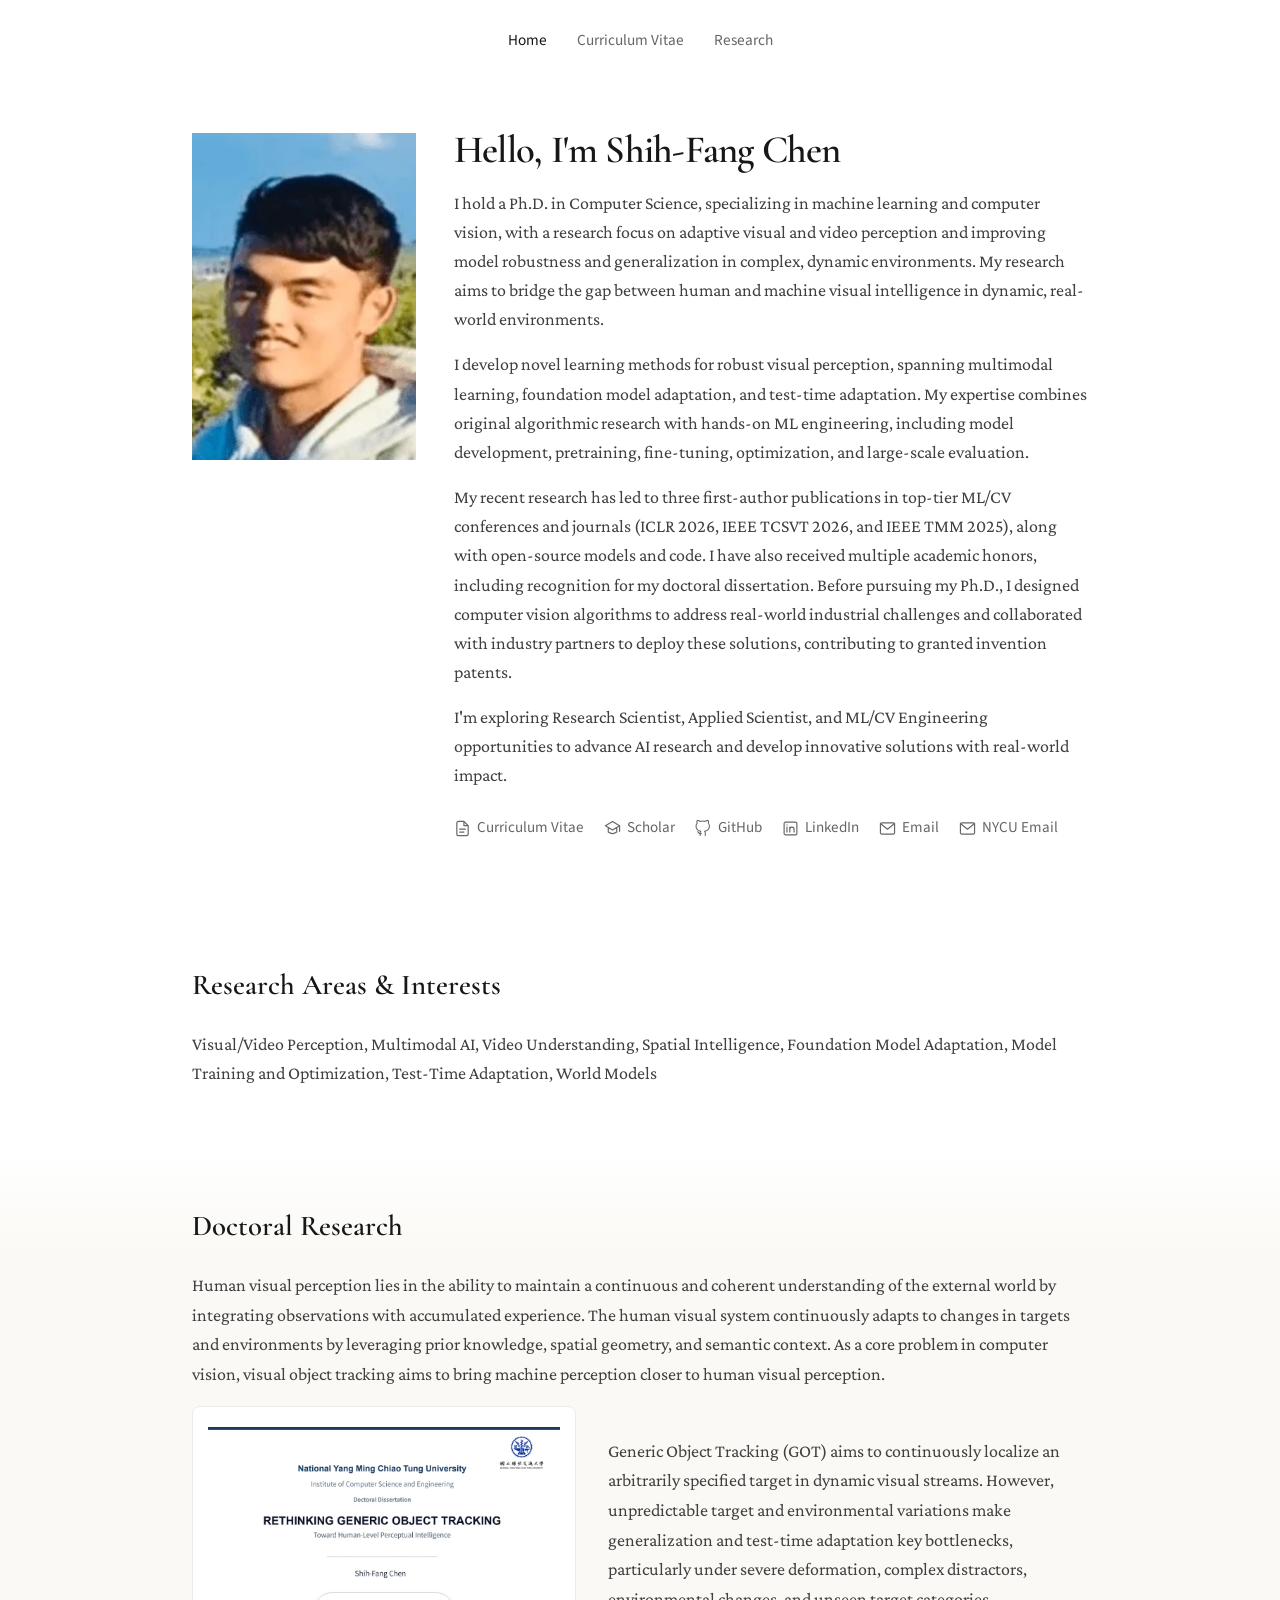
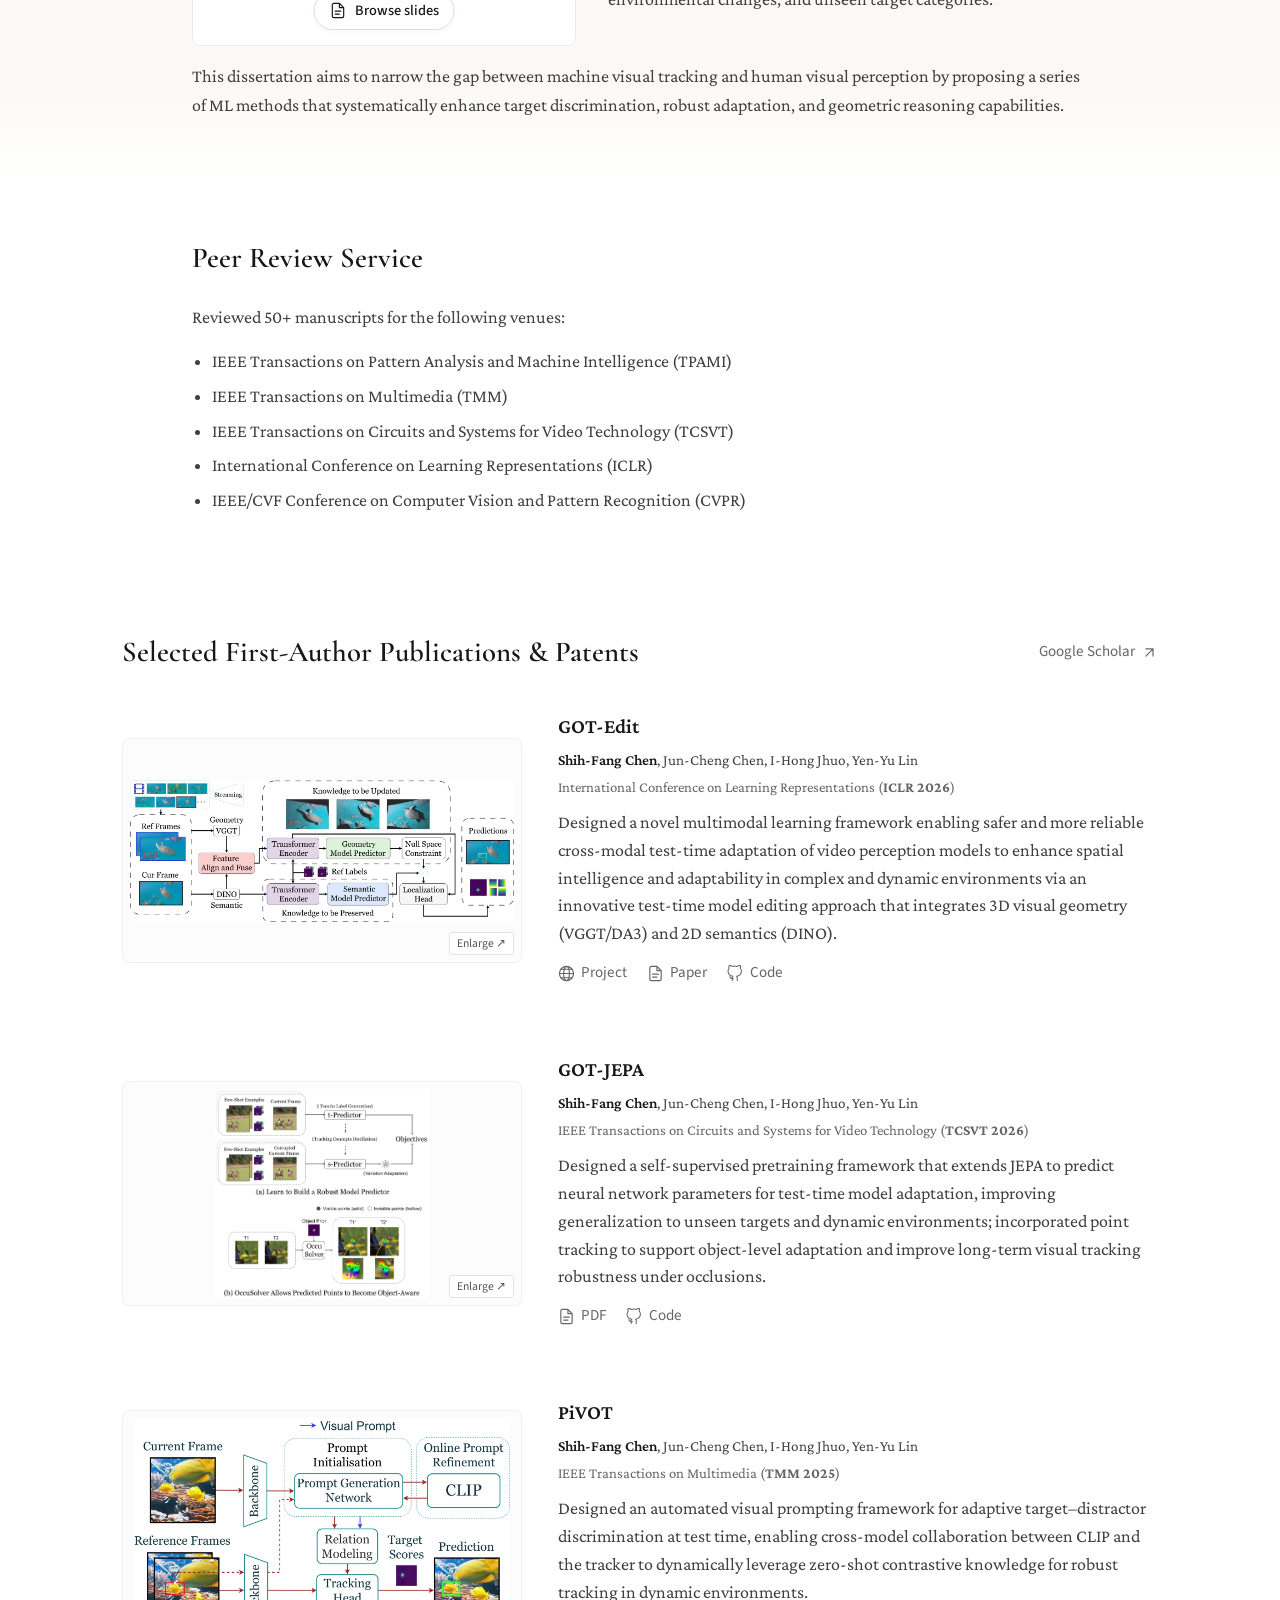
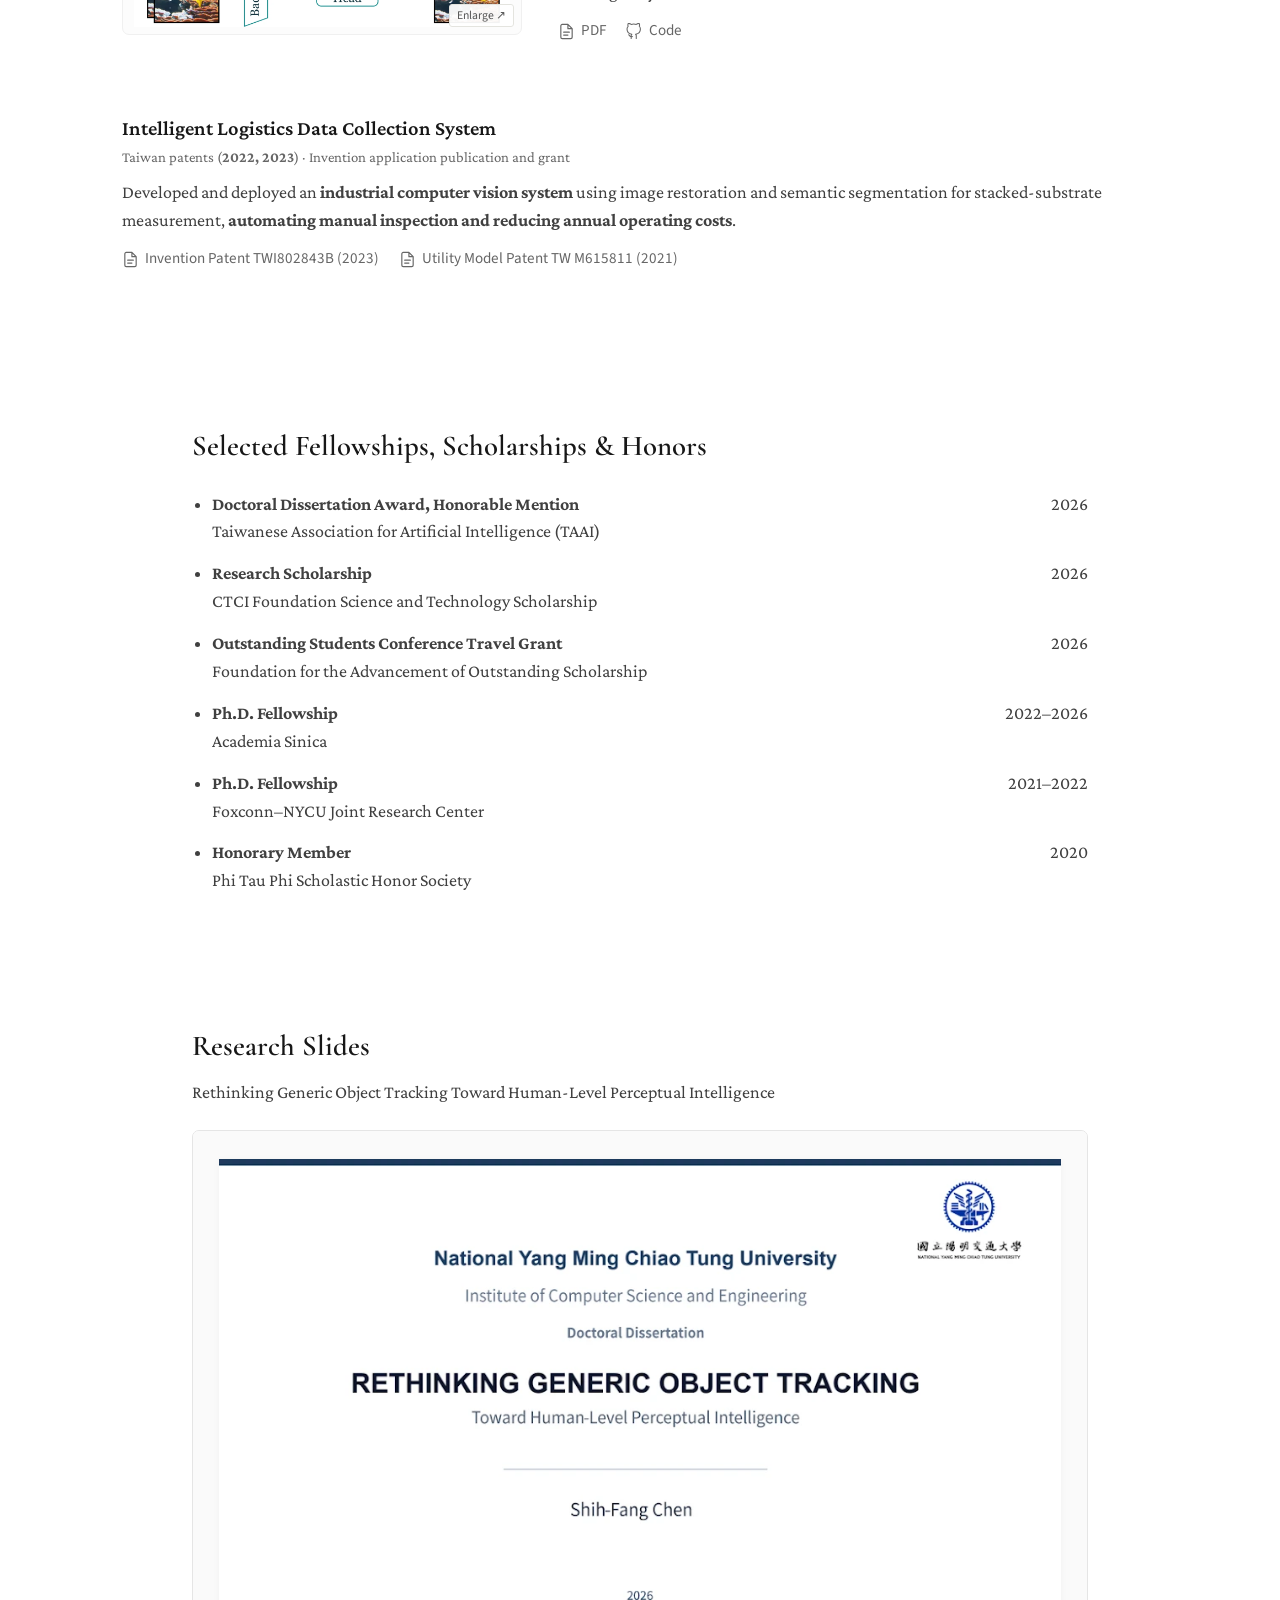
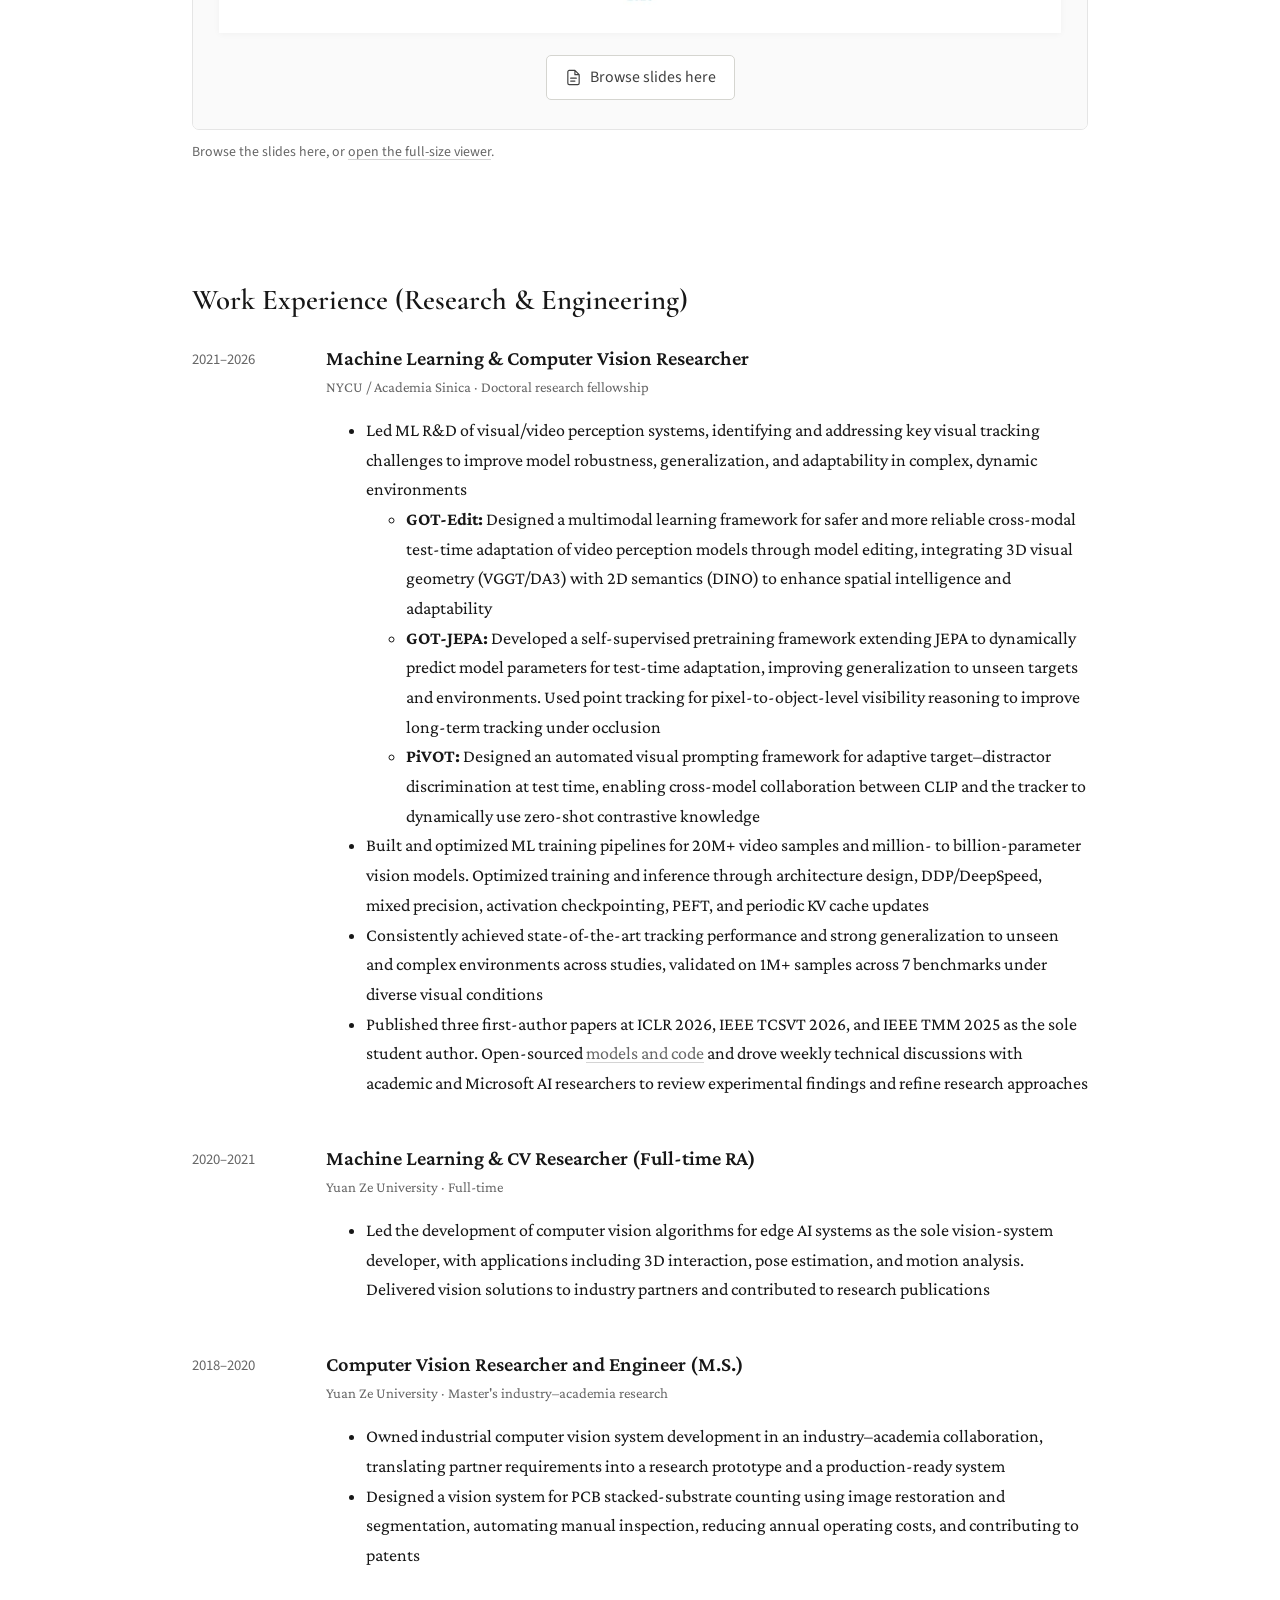
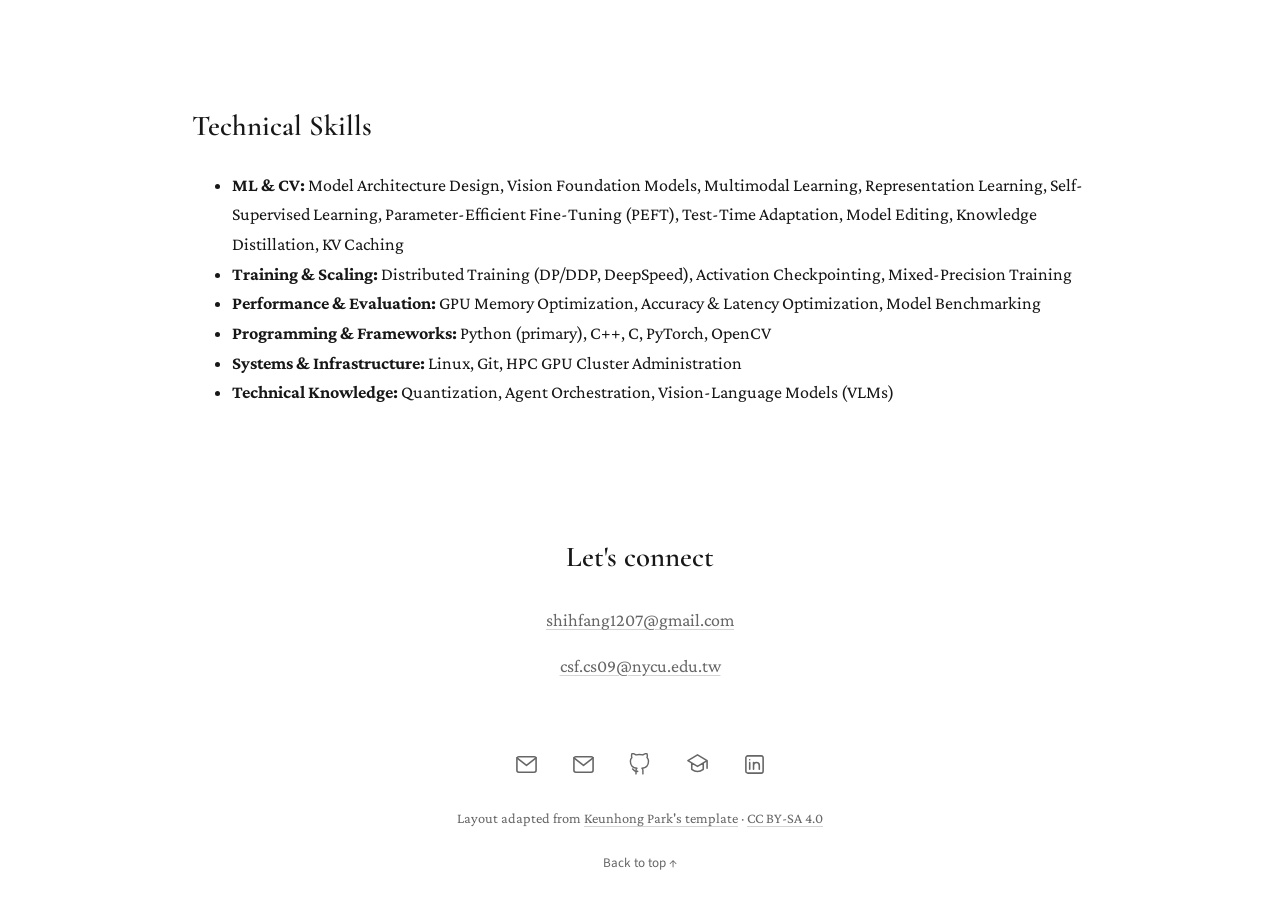
==== commit fe2c5420: "Autoplay the doctoral research teaser and refine paper preview sizing" ====
--- a/index.html
+++ b/index.html
@@ -6,7 +6,7 @@
   <meta name="theme-color" content="#ffffff">
   <link rel="icon" href="assets/favicon.svg" type="image/svg+xml">
   <link rel="stylesheet" href="assets/fonts.css">
-  <link rel="stylesheet" href="styles.css?v=paper-videos-3">
+  <link rel="stylesheet" href="styles.css?v=research-teaser-1">
   <script src="site.js?v=video-lightbox-1" defer></script>
   <!-- BEGIN SEARCH METADATA -->
   <title>Shih-Fang Chen | Computer Vision &amp; Machine Learning Researcher</title>
@@ -167,7 +167,10 @@
         <p>Human visual perception lies in the ability to maintain a continuous and coherent understanding of the external world by integrating observations with accumulated experience. The human visual system continuously adapts to changes in targets and environments by leveraging prior knowledge, spatial geometry, and semantic context. As a core problem in computer vision, visual object tracking aims to bring machine perception closer to human visual perception.</p>
         <div class="doctoral-research">
           <a class="slides-cover" href="#research-talk" aria-label="Browse my research slides on this page">
-            <img src="assets/research-slides.webp" alt="Doctoral dissertation: Rethinking Generic Object Tracking Toward Human-Level Perceptual Intelligence" width="1000" height="562" loading="lazy">
+            <video autoplay muted loop playsinline preload="auto" poster="assets/research-slides.webp" aria-label="Doctoral research demo teaser">
+              <source src="assets/doctoral-research-teaser.mp4" type="video/mp4">
+              <img src="assets/research-slides.webp" alt="Doctoral dissertation: Rethinking Generic Object Tracking Toward Human-Level Perceptual Intelligence" width="1000" height="562" loading="lazy">
+            </video>
             <span class="cover-action"><svg class="icon"><use href="#icon-file"/></svg>Browse slides</span>
           </a>
           <p>Generic Object Tracking (GOT) aims to continuously localize an arbitrarily specified target in dynamic visual streams. However, unpredictable target and environmental variations make generalization and test-time adaptation key bottlenecks, particularly under severe deformation, complex distractors, environmental changes, and unseen target categories.</p>
--- a/styles.css
+++ b/styles.css
@@ -44,7 +44,7 @@
 .inline-viewer-button{display:flex;align-items:center;gap:8px;padding:10px 18px;min-height:44px;border:1px solid #d5d5d0;background:#fff;border-radius:5px;color:#404040;font:400 .88rem/1.5 'Source Sans 3',system-ui,sans-serif}
 .inline-viewer-button:hover{border-color:#aaa}
 :root{--surface:#fff;--muted-surface:#faf9f5;--text:#171717;--body:#404040;--muted:#666;--border:#e5e5e5;--serif:'Crimson Pro',Georgia,serif;--display:'Cormorant Garamond',Georgia,serif;--sans:'Source Sans 3',system-ui,sans-serif}
-*{box-sizing:border-box}html{scroll-behavior:smooth;scroll-padding-top:32px;font-size:18px;line-height:1.65}body{margin:0;background:var(--surface);color:var(--text);font-family:var(--serif);-webkit-font-smoothing:antialiased}button,a{-webkit-tap-highlight-color:transparent}a{color:var(--muted);text-decoration-color:#d4d4d4;text-decoration-thickness:1px;text-underline-offset:3px;transition:color .15s}a:hover{color:var(--text)}a:focus-visible,button:focus-visible{outline:2px solid #405f80;outline-offset:5px;border-radius:3px}button{font:inherit;cursor:pointer}img{display:block;max-width:100%;height:auto}h1,h2,h3,p{margin:0}h1,h2{font-family:var(--display);font-weight:600;line-height:1.18}h1{font-size:2.15rem;letter-spacing:-.02em}h2{font-size:1.6rem}h3{font-family:var(--serif);font-size:1.14rem;font-weight:600;line-height:1.32}p{color:var(--body)}.container{width:min(100%,960px);margin-inline:auto;padding-inline:32px}.section{padding-block:54px}.section h2{margin-bottom:28px}.icon-definitions{position:absolute;width:0;height:0;overflow:hidden}.icon{width:17px;height:17px;flex-shrink:0;fill:none;stroke:currentColor;stroke-width:1.65;stroke-linecap:round;stroke-linejoin:round;vertical-align:-2px}.sr-only{position:absolute;width:1px;height:1px;padding:0;margin:-1px;overflow:hidden;clip:rect(0,0,0,0);white-space:nowrap;border:0}.skip-link{position:fixed;z-index:20;left:16px;top:-80px;background:white;padding:10px 20px;border:1px solid var(--border)}.skip-link:focus{top:12px}.site-header{padding:25px 20px 0}.site-header nav{display:flex;justify-content:center;gap:30px;font:400 .85rem/1.5 var(--sans)}.site-header a{text-decoration:none;min-height:30px;display:flex;align-items:center}.site-header a[aria-current]{color:var(--text)}.hero{padding-block:65px 58px;display:grid;grid-template-columns:224px minmax(0,1fr);gap:38px;align-items:start}.portrait{width:224px;height:auto;aspect-ratio:274/400;object-fit:contain;margin-top:6px}.bio p{margin-top:16px;line-height:1.62}.bio em{font-style:normal}.profile-links{display:flex;flex-wrap:wrap;gap:10px 20px;margin-top:23px}.profile-links a,.paper-links a,.text-action{display:inline-flex;align-items:center;gap:6px;font:400 .84rem/1.5 var(--sans);text-decoration:none;min-height:30px}.highlights{position:relative;background:linear-gradient(to bottom,#fff 0%,var(--muted-surface) 17%,var(--muted-surface) 85%,#fff 100%)}.eyebrow{font:400 .73rem/1.4 var(--sans);letter-spacing:.02em;color:var(--muted);margin-bottom:6px}.slides-cover{position:relative;aspect-ratio:16/10;display:block;overflow:hidden;background:#f8f8f6}.cover-action{position:absolute;bottom:15px;left:50%;transform:translateX(-50%);display:flex;align-items:center;gap:8px;border:1px solid #deded8;border-radius:20px;background:rgba(255,255,255,.96);color:var(--text);padding:8px 15px;font:500 .8rem/1.4 var(--sans);white-space:nowrap;box-shadow:0 1px 7px #00000008}.slides-cover img{width:100%;height:100%;object-fit:contain;padding:15px;background:white}.slides-cover:hover .cover-action{border-color:#999}.media-status:not(:empty){padding-top:10px}.section-heading{display:flex;justify-content:space-between;align-items:center;gap:20px;margin-bottom:10px}.section-heading h2{margin-bottom:0}#publications{width:min(100%,1200px)}.publication{display:grid;grid-template-columns:minmax(0,5fr) minmax(0,6fr);gap:36px;padding-block:34px}.publication-image{display:flex;align-items:center;justify-content:center;align-self:center;width:100%;height:auto;aspect-ratio:16/9;overflow:hidden;border-radius:7px;background:#fcfcfc;border:1px solid #f0f0f0}.publication-image img,.publication-image video{width:100%;height:100%;object-fit:contain;padding:7px;transition:transform .2s}.publication-image:hover video{transform:scale(1.025)}.publication h3 a{color:var(--text);text-decoration:none}.authors{font-size:.84rem;line-height:1.55;margin-top:8px}.authors strong{font-weight:600;color:var(--text)}.venue{font-size:.82rem;line-height:1.5;color:var(--muted);margin-top:4px}.paper-description{line-height:1.55;margin-top:11px}.paper-links{display:flex;flex-wrap:wrap;gap:6px 20px;margin-top:10px}.section-intro{margin-bottom:22px;margin-top:15px}.slides-viewer{height:600px;background:#f5f5f5;border:1px solid var(--border);border-radius:7px;overflow:hidden}.slides-viewer iframe{display:block;width:100%;height:100%;border:0}.viewer-note{font:400 .77rem/1.5 var(--sans);color:var(--muted);margin-top:12px}.experience-row{display:grid;grid-template-columns:110px minmax(0,1fr);gap:24px;margin-top:28px}.experience-date{font:400 .82rem/1.5 var(--sans);color:var(--muted);padding-top:4px}.experience-row p:not(.venue){line-height:1.55;margin-top:10px}.service{padding-top:30px}.service p+p{margin-top:14px}.contact{padding-block:54px 25px;text-align:center}.contact h2{margin-bottom:16px}.contact p{max-width:560px;margin:auto}.email-link{display:inline-block;margin-top:16px}.site-footer{text-align:center;padding-block:42px 35px}.footer-links{display:flex;justify-content:center;gap:25px;margin-bottom:27px}.footer-links .icon{width:23px;height:23px}.footer-links a{display:flex;align-items:center;justify-content:center;width:32px;height:32px}.site-footer p{font-size:.8rem;color:var(--muted)}.back-top{margin-top:18px;font-size:.73rem}
+*{box-sizing:border-box}html{scroll-behavior:smooth;scroll-padding-top:32px;font-size:18px;line-height:1.65}body{margin:0;background:var(--surface);color:var(--text);font-family:var(--serif);-webkit-font-smoothing:antialiased}button,a{-webkit-tap-highlight-color:transparent}a{color:var(--muted);text-decoration-color:#d4d4d4;text-decoration-thickness:1px;text-underline-offset:3px;transition:color .15s}a:hover{color:var(--text)}a:focus-visible,button:focus-visible{outline:2px solid #405f80;outline-offset:5px;border-radius:3px}button{font:inherit;cursor:pointer}img{display:block;max-width:100%;height:auto}h1,h2,h3,p{margin:0}h1,h2{font-family:var(--display);font-weight:600;line-height:1.18}h1{font-size:2.15rem;letter-spacing:-.02em}h2{font-size:1.6rem}h3{font-family:var(--serif);font-size:1.14rem;font-weight:600;line-height:1.32}p{color:var(--body)}.container{width:min(100%,960px);margin-inline:auto;padding-inline:32px}.section{padding-block:54px}.section h2{margin-bottom:28px}.icon-definitions{position:absolute;width:0;height:0;overflow:hidden}.icon{width:17px;height:17px;flex-shrink:0;fill:none;stroke:currentColor;stroke-width:1.65;stroke-linecap:round;stroke-linejoin:round;vertical-align:-2px}.sr-only{position:absolute;width:1px;height:1px;padding:0;margin:-1px;overflow:hidden;clip:rect(0,0,0,0);white-space:nowrap;border:0}.skip-link{position:fixed;z-index:20;left:16px;top:-80px;background:white;padding:10px 20px;border:1px solid var(--border)}.skip-link:focus{top:12px}.site-header{padding:25px 20px 0}.site-header nav{display:flex;justify-content:center;gap:30px;font:400 .85rem/1.5 var(--sans)}.site-header a{text-decoration:none;min-height:30px;display:flex;align-items:center}.site-header a[aria-current]{color:var(--text)}.hero{padding-block:65px 58px;display:grid;grid-template-columns:224px minmax(0,1fr);gap:38px;align-items:start}.portrait{width:224px;height:auto;aspect-ratio:274/400;object-fit:contain;margin-top:6px}.bio p{margin-top:16px;line-height:1.62}.bio em{font-style:normal}.profile-links{display:flex;flex-wrap:wrap;gap:10px 20px;margin-top:23px}.profile-links a,.paper-links a,.text-action{display:inline-flex;align-items:center;gap:6px;font:400 .84rem/1.5 var(--sans);text-decoration:none;min-height:30px}.highlights{position:relative;background:linear-gradient(to bottom,#fff 0%,var(--muted-surface) 17%,var(--muted-surface) 85%,#fff 100%)}.eyebrow{font:400 .73rem/1.4 var(--sans);letter-spacing:.02em;color:var(--muted);margin-bottom:6px}.slides-cover{position:relative;aspect-ratio:16/10;display:block;overflow:hidden;background:#f8f8f6}.cover-action{position:absolute;bottom:15px;left:50%;transform:translateX(-50%);display:flex;align-items:center;gap:8px;border:1px solid #deded8;border-radius:20px;background:rgba(255,255,255,.96);color:var(--text);padding:8px 15px;font:500 .8rem/1.4 var(--sans);white-space:nowrap;box-shadow:0 1px 7px #00000008}.slides-cover img,.slides-cover video{display:block;width:100%;height:100%;object-fit:contain;padding:15px;background:white}.slides-cover:hover .cover-action{border-color:#999}.media-status:not(:empty){padding-top:10px}.section-heading{display:flex;justify-content:space-between;align-items:center;gap:20px;margin-bottom:10px}.section-heading h2{margin-bottom:0}#publications{width:min(100%,1100px)}.publication{display:grid;grid-template-columns:minmax(0,2fr) minmax(0,3fr);gap:36px;padding-block:34px}.publication-image{display:flex;align-items:center;justify-content:center;align-self:center;width:100%;height:auto;aspect-ratio:16/9;overflow:hidden;border-radius:7px;background:#fcfcfc;border:1px solid #f0f0f0}.publication-image img,.publication-image video{width:100%;height:100%;object-fit:contain;padding:7px;transition:transform .2s}.publication-image:hover video{transform:scale(1.025)}.publication h3 a{color:var(--text);text-decoration:none}.authors{font-size:.84rem;line-height:1.55;margin-top:8px}.authors strong{font-weight:600;color:var(--text)}.venue{font-size:.82rem;line-height:1.5;color:var(--muted);margin-top:4px}.paper-description{line-height:1.55;margin-top:11px}.paper-links{display:flex;flex-wrap:wrap;gap:6px 20px;margin-top:10px}.section-intro{margin-bottom:22px;margin-top:15px}.slides-viewer{height:600px;background:#f5f5f5;border:1px solid var(--border);border-radius:7px;overflow:hidden}.slides-viewer iframe{display:block;width:100%;height:100%;border:0}.viewer-note{font:400 .77rem/1.5 var(--sans);color:var(--muted);margin-top:12px}.experience-row{display:grid;grid-template-columns:110px minmax(0,1fr);gap:24px;margin-top:28px}.experience-date{font:400 .82rem/1.5 var(--sans);color:var(--muted);padding-top:4px}.experience-row p:not(.venue){line-height:1.55;margin-top:10px}.service{padding-top:30px}.service p+p{margin-top:14px}.contact{padding-block:54px 25px;text-align:center}.contact h2{margin-bottom:16px}.contact p{max-width:560px;margin:auto}.email-link{display:inline-block;margin-top:16px}.site-footer{text-align:center;padding-block:42px 35px}.footer-links{display:flex;justify-content:center;gap:25px;margin-bottom:27px}.footer-links .icon{width:23px;height:23px}.footer-links a{display:flex;align-items:center;justify-content:center;width:32px;height:32px}.site-footer p{font-size:.8rem;color:var(--muted)}.back-top{margin-top:18px;font-size:.73rem}
 .doctoral-research {
   display: grid;
   gap: 20px;
@@ -63,7 +63,7 @@
   }
 }
 @media(min-width:1100px){.hero{padding-block:72px 64px}.section{padding-block:60px}}
-@media(max-width:767px){.container{padding-inline:24px}.hero{grid-template-columns:1fr;gap:29px;text-align:center;padding-block:49px 42px}.portrait{width:192px;height:auto;margin:0 auto}.bio{max-width:650px;margin:auto}h1{font-size:1.95rem}.profile-links{justify-content:center}.section{padding-block:42px}.publication{grid-template-columns:1fr;gap:22px}.publication-image{width:100%;max-width:500px;justify-self:center}.section-heading .text-action{font-size:.73rem}.slides-viewer{height:520px}.experience-row{grid-template-columns:90px minmax(0,1fr);gap:18px}}
+@media(max-width:767px){.container{padding-inline:24px}.hero{grid-template-columns:1fr;gap:29px;text-align:center;padding-block:49px 42px}.portrait{width:192px;height:auto;margin:0 auto}.bio{max-width:650px;margin:auto}h1{font-size:1.95rem}.profile-links{justify-content:center}.section{padding-block:42px}.publication{grid-template-columns:1fr;gap:22px}.publication-image{width:100%;max-width:400px;justify-self:center}.section-heading .text-action{font-size:.73rem}.slides-viewer{height:520px}.experience-row{grid-template-columns:90px minmax(0,1fr);gap:18px}}
 @media(max-width:540px){html{font-size:18px}.container{padding-inline:22px}.hero{padding-top:39px}.bio p{text-align:left}.profile-links{gap:7px 18px}.slides-cover{aspect-ratio:16/9}.publication{grid-template-columns:1fr;gap:18px;padding-block:25px}.publication-image{width:100%;height:auto}.publication-image img,.publication-image video{padding:7px}.publication h3{font-size:1.18rem}.authors,.venue{font-size:.86rem}.section-heading{align-items:baseline;gap:10px}.section-heading .text-action{font-size:.71rem;white-space:nowrap}.section-heading .icon{width:14px;height:14px}.slides-viewer{height:460px}.experience-row{grid-template-columns:1fr;gap:7px;margin-top:29px}.experience-date{font-size:.76rem}.section h2{margin-bottom:23px}.section-heading h2{margin-bottom:0}.contact{padding-block:42px 12px}.site-footer{padding-top:35px}.site-footer p{line-height:1.6}}
 @media(prefers-reduced-motion:reduce){html{scroll-behavior:auto}*,*::before,*::after{transition:none!important}}
 @media print{.site-header,.highlights,.slides-viewer,.viewer-note,.site-footer,.contact{display:none}.section,.hero{padding-block:15px}.container{width:100%;padding:0}a{color:inherit;text-decoration:none}.publication,.experience-row{break-inside:avoid}}
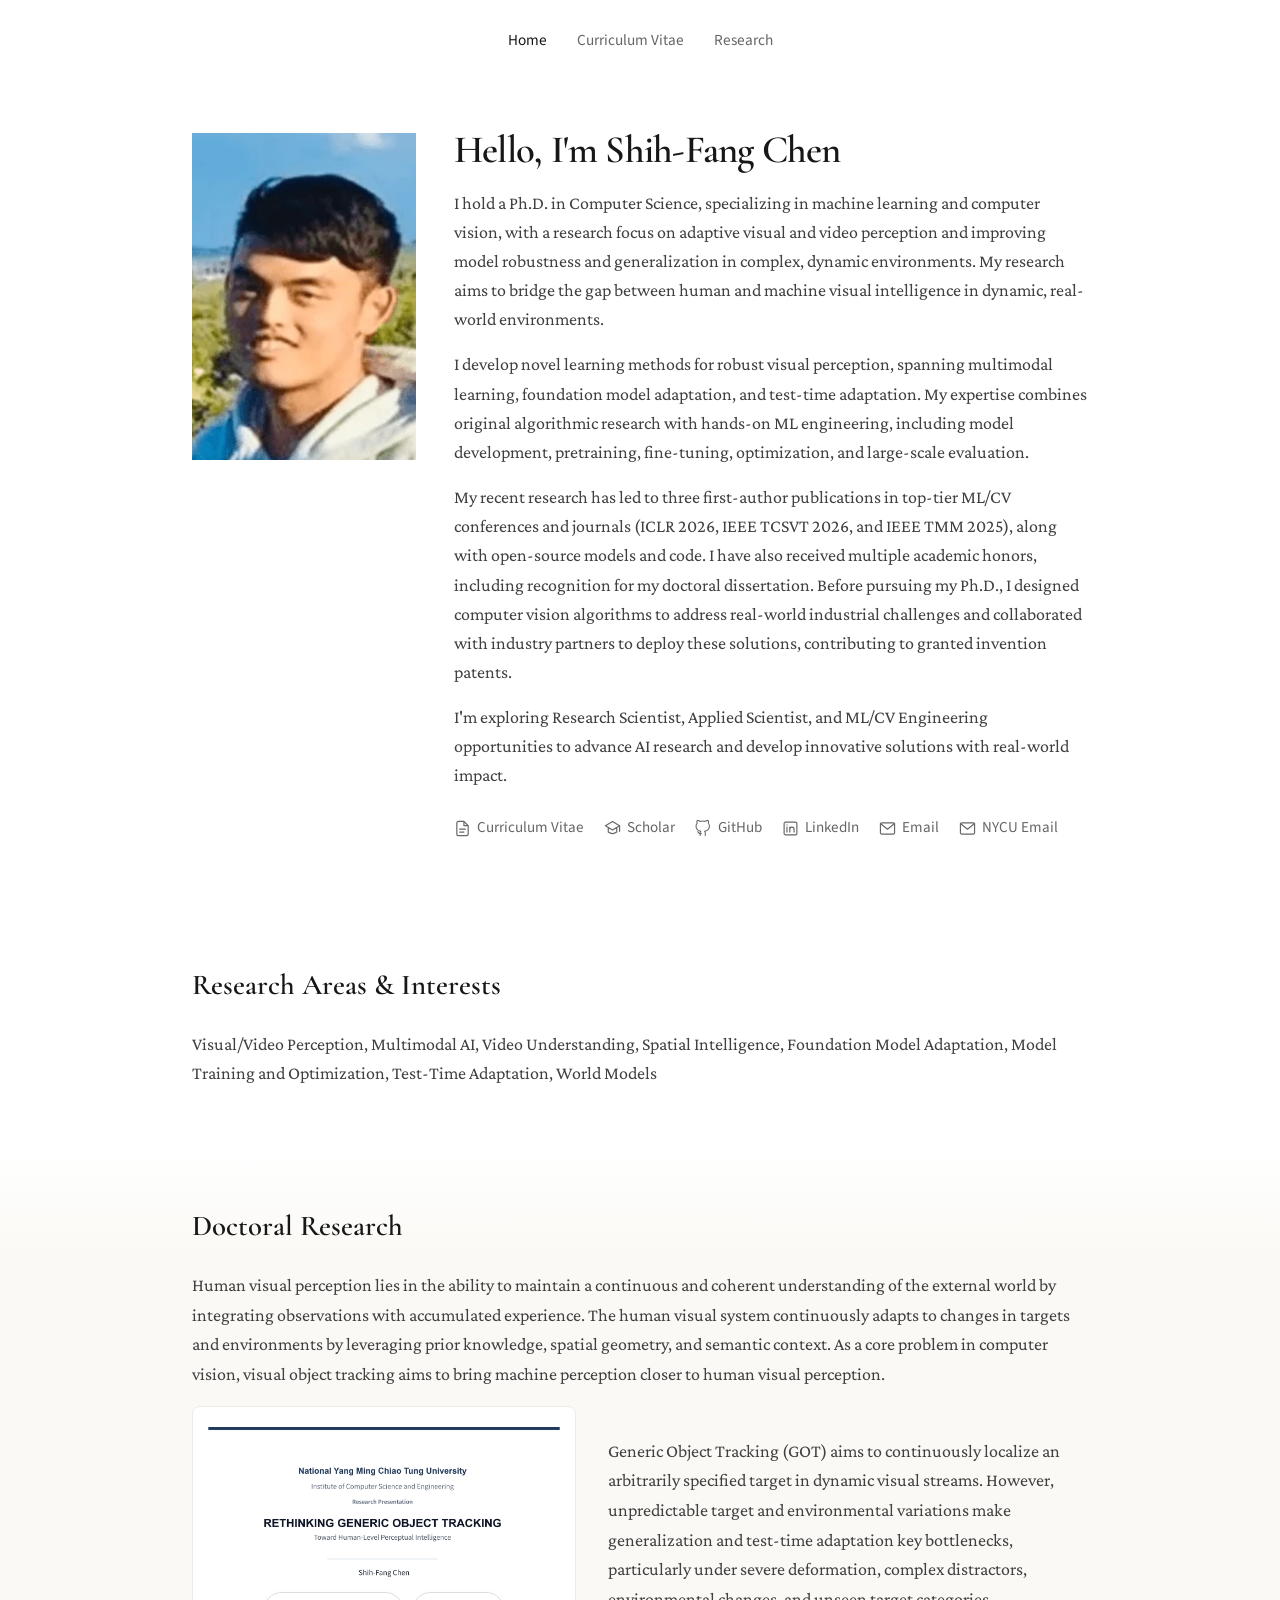
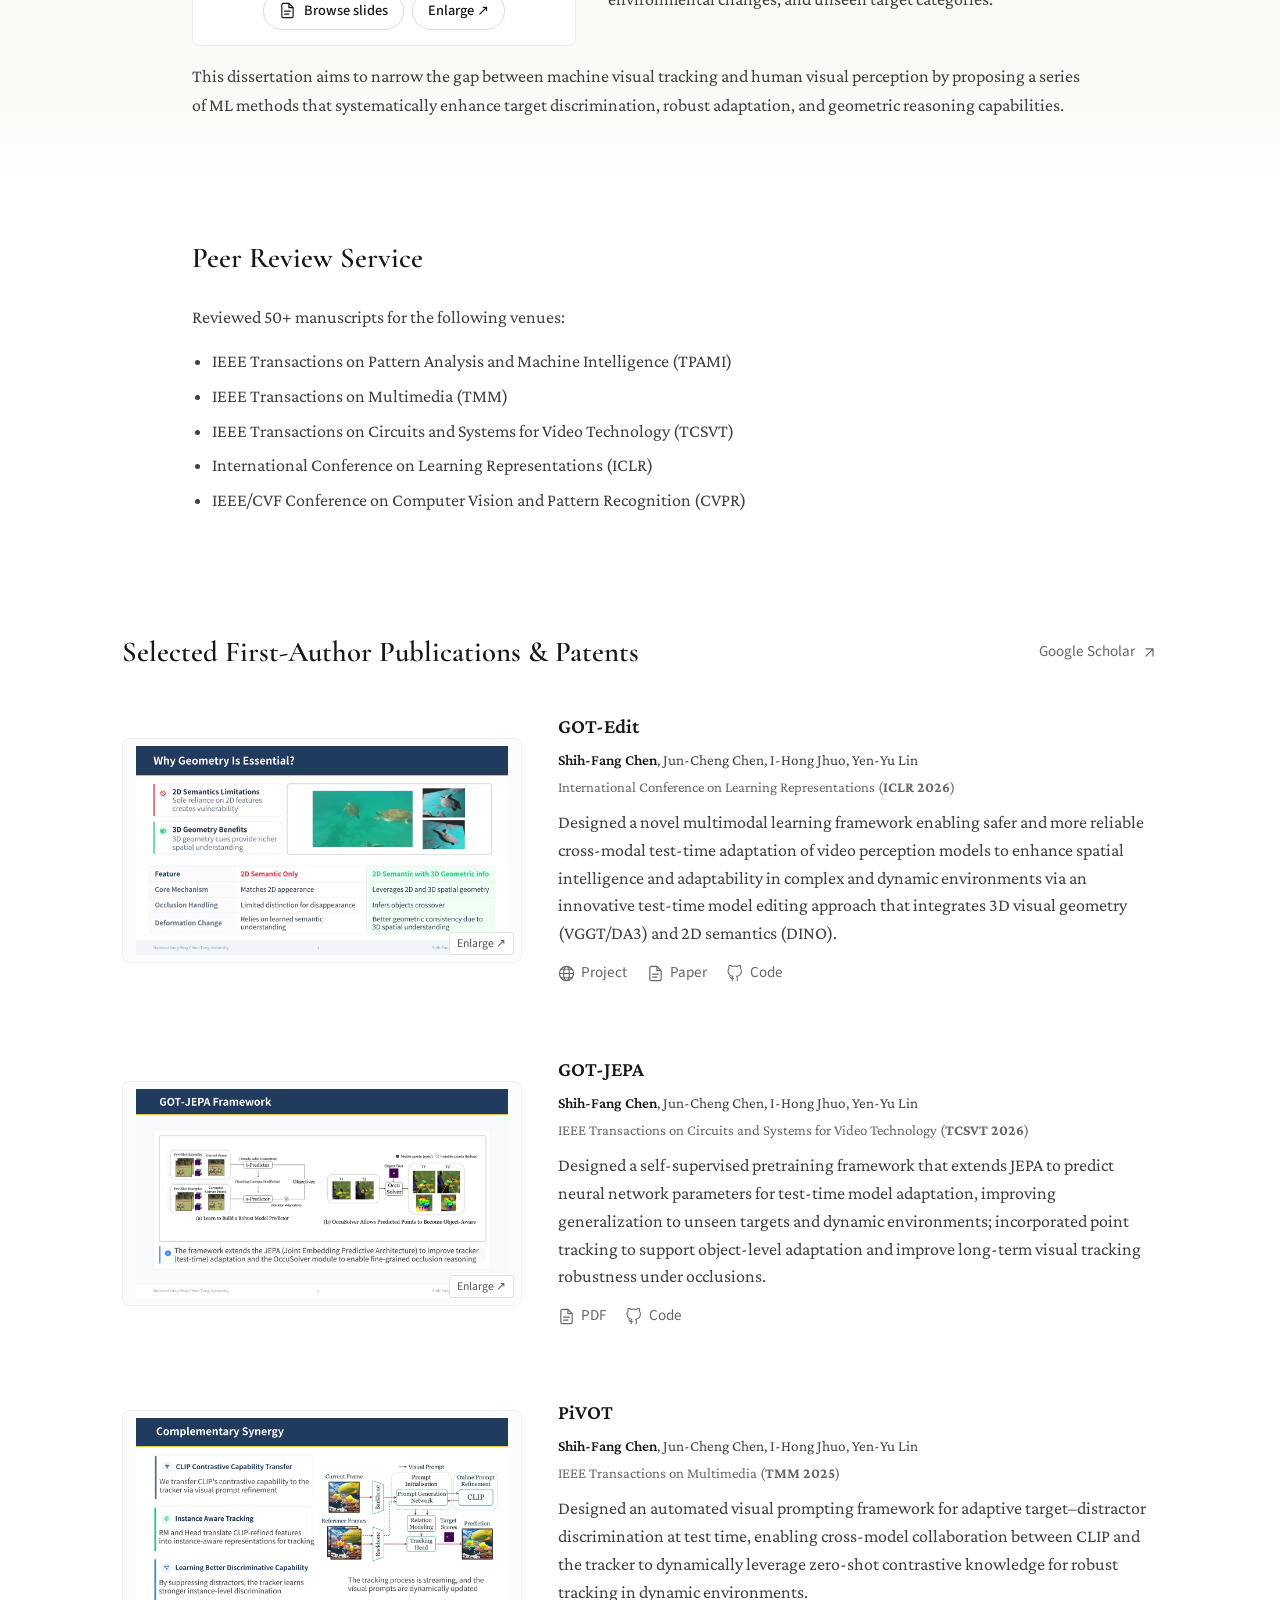
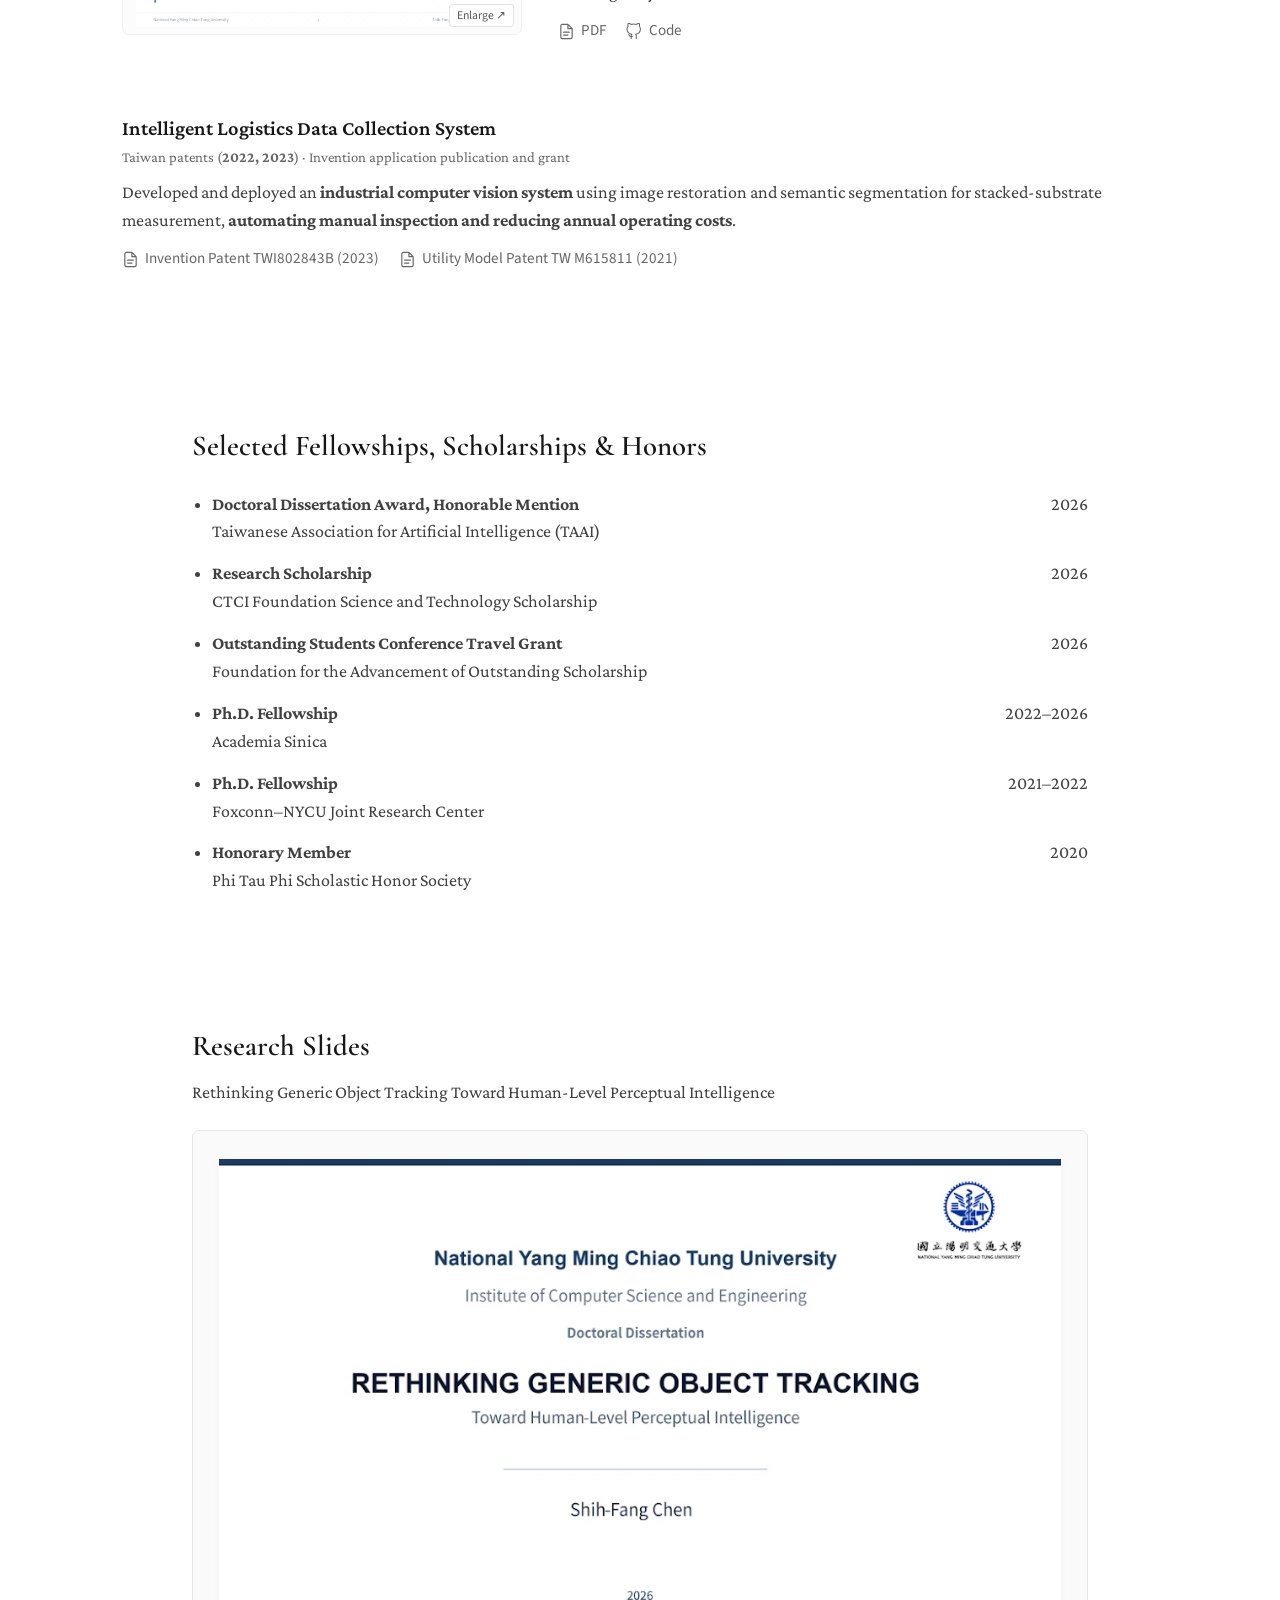
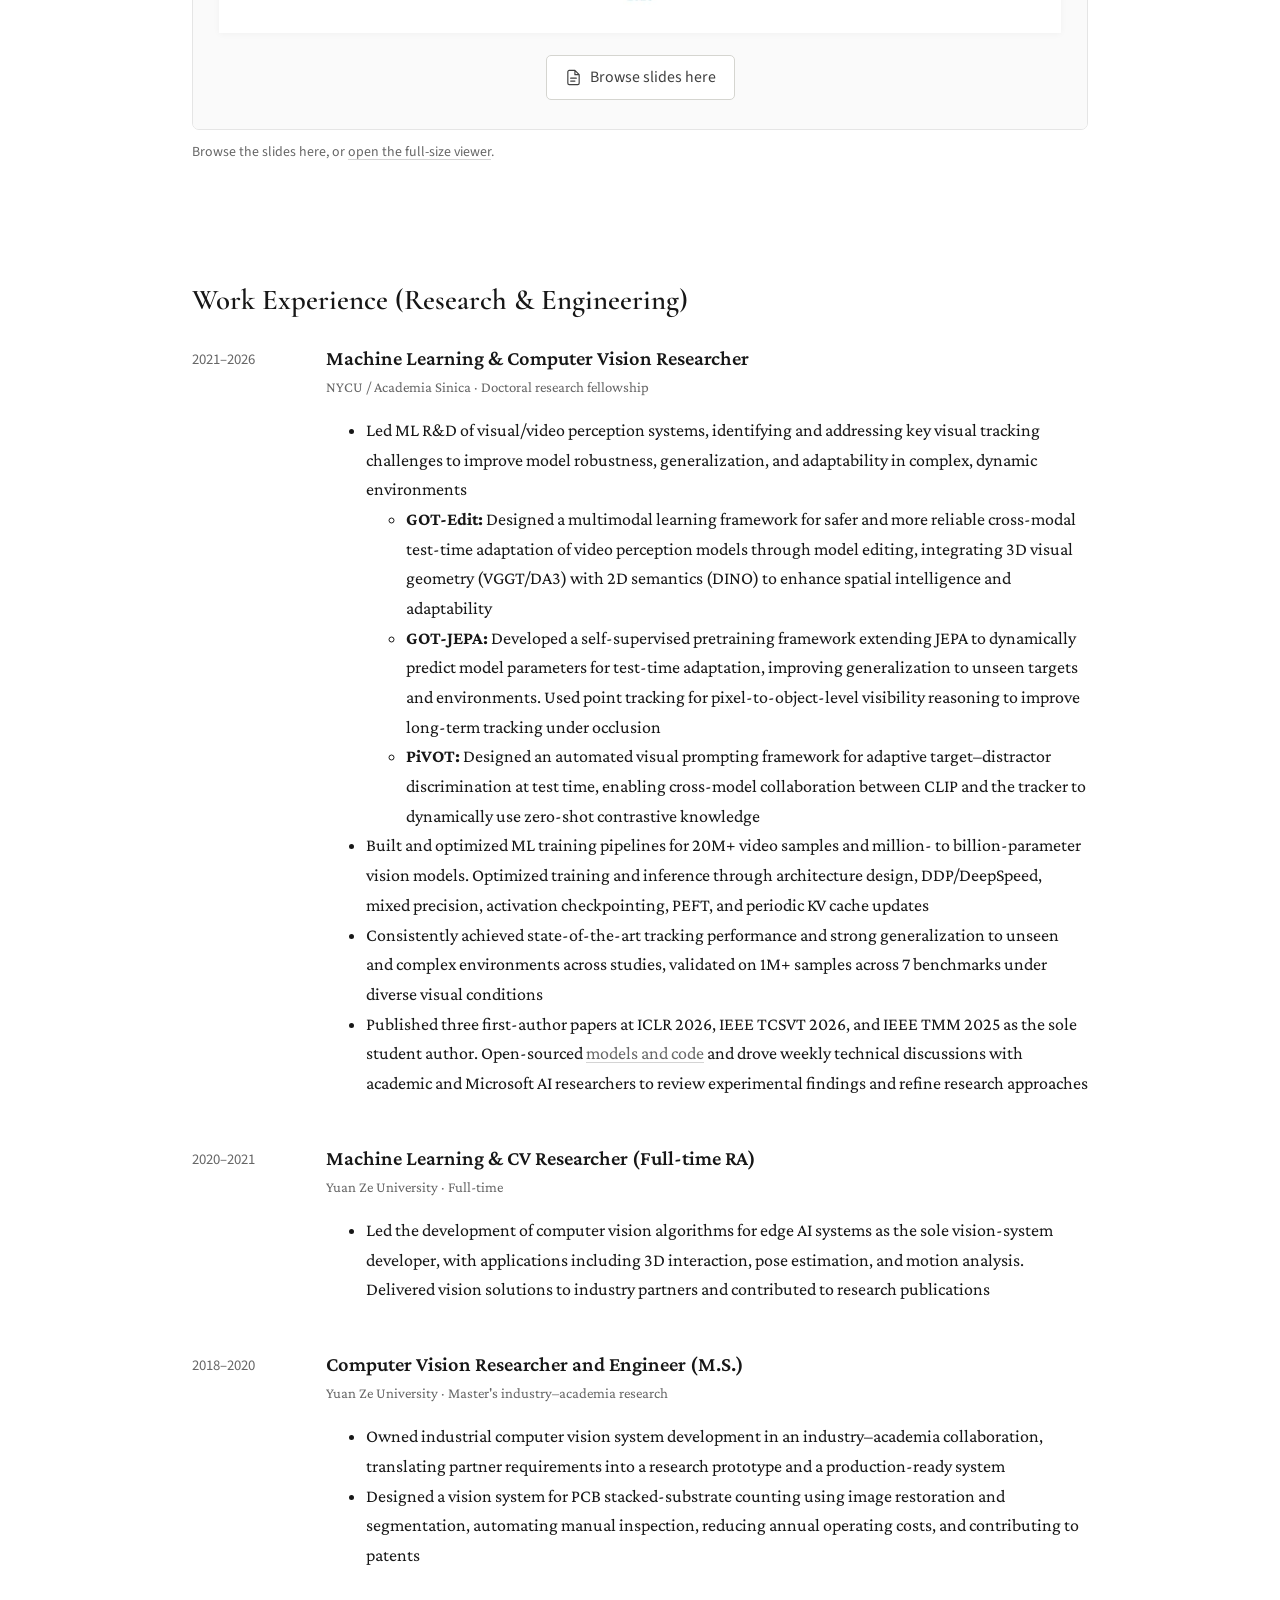
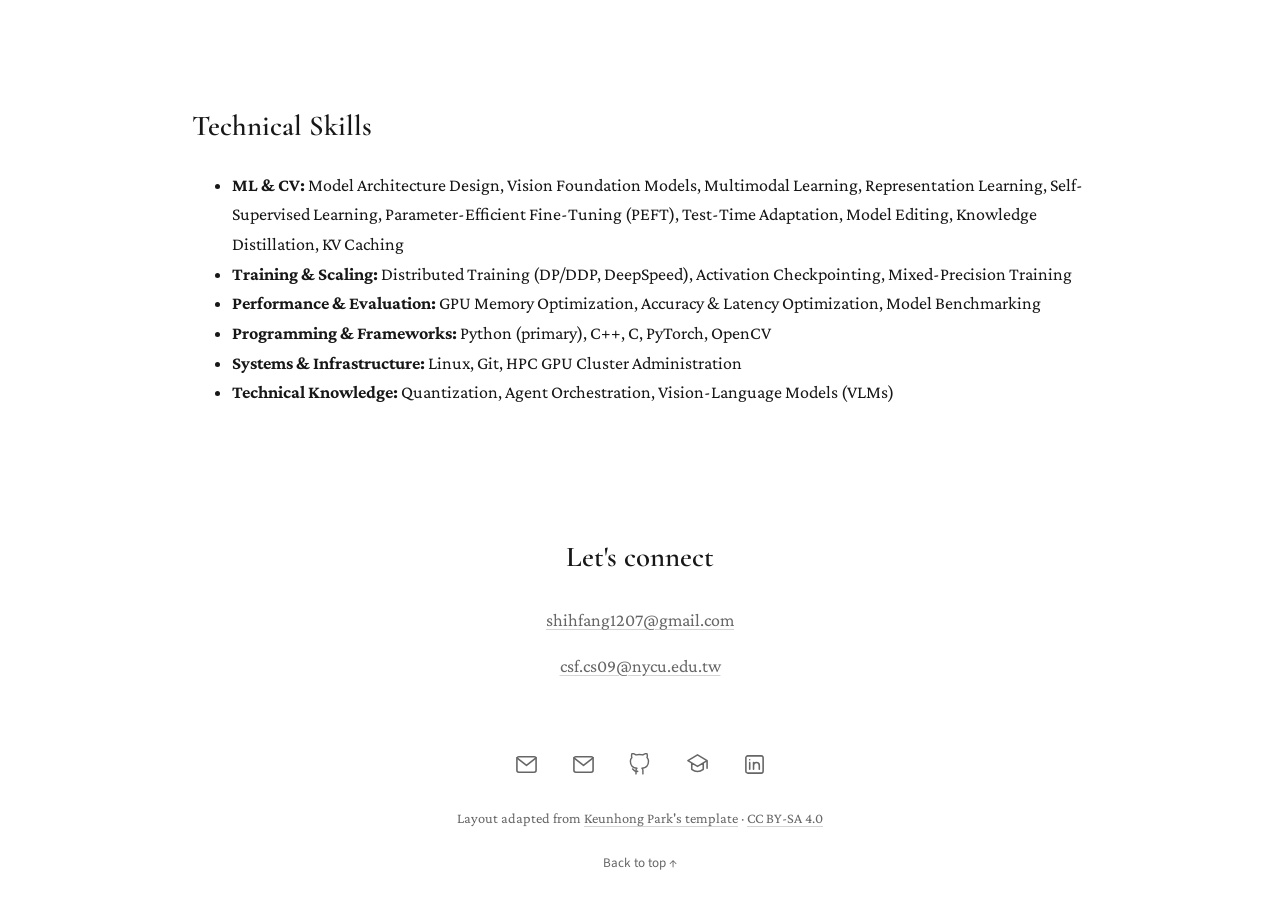
==== commit b494e063: "Refresh all four research videos from 4K sources and enlarge the teaser" ====
--- a/index.html
+++ b/index.html
@@ -6,8 +6,8 @@
   <meta name="theme-color" content="#ffffff">
   <link rel="icon" href="assets/favicon.svg" type="image/svg+xml">
   <link rel="stylesheet" href="assets/fonts.css">
-  <link rel="stylesheet" href="styles.css?v=research-teaser-1">
-  <script src="site.js?v=video-lightbox-1" defer></script>
+  <link rel="stylesheet" href="styles.css?v=video-updates-2">
+  <script src="site.js?v=video-updates-2" defer></script>
   <!-- BEGIN SEARCH METADATA -->
   <title>Shih-Fang Chen | Computer Vision &amp; Machine Learning Researcher</title>
   <meta name="description" content="Shih-Fang Chen, Ph.D. Computer vision and machine learning research in multimodal learning, spatial intelligence, object tracking, visual perception and test-time adaptation. GOT-Edit, GOT-JEPA, and PiVOT. ICLR.">
@@ -166,13 +166,16 @@
         <h2 id="highlights-title">Doctoral Research</h2>
         <p>Human visual perception lies in the ability to maintain a continuous and coherent understanding of the external world by integrating observations with accumulated experience. The human visual system continuously adapts to changes in targets and environments by leveraging prior knowledge, spatial geometry, and semantic context. As a core problem in computer vision, visual object tracking aims to bring machine perception closer to human visual perception.</p>
         <div class="doctoral-research">
-          <a class="slides-cover" href="#research-talk" aria-label="Browse my research slides on this page">
-            <video autoplay muted loop playsinline preload="auto" poster="assets/research-slides.webp" aria-label="Doctoral research demo teaser">
-              <source src="assets/doctoral-research-teaser.mp4" type="video/mp4">
-              <img src="assets/research-slides.webp" alt="Doctoral dissertation: Rethinking Generic Object Tracking Toward Human-Level Perceptual Intelligence" width="1000" height="562" loading="lazy">
+          <div class="slides-cover research-teaser">
+            <video id="doctoral-research-video" data-video-version="311631ba9823" data-preview-base="assets/doctoral-research-teaser" autoplay muted loop playsinline preload="auto" poster="assets/doctoral-research-teaser-poster.webp?v=311631ba9823" aria-label="Doctoral research demo teaser">
+              <source src="assets/doctoral-research-teaser-preview-480.mp4?v=311631ba9823" type="video/mp4">
+              <img src="assets/doctoral-research-teaser-poster.webp?v=311631ba9823" alt="Doctoral dissertation: Rethinking Generic Object Tracking Toward Human-Level Perceptual Intelligence" width="1280" height="720" loading="lazy">
             </video>
-            <span class="cover-action"><svg class="icon"><use href="#icon-file"/></svg>Browse slides</span>
-          </a>
+            <div class="research-cover-actions">
+              <a class="cover-action" href="#research-talk" aria-label="Browse my research slides on this page"><svg class="icon"><use href="#icon-file"/></svg>Browse slides</a>
+              <button class="cover-action" type="button" data-full-video="assets/doctoral-research-teaser.mp4?v=311631ba9823" data-video-title="Doctoral Research" data-preview-selector="#doctoral-research-video" aria-label="Enlarge doctoral research video" aria-haspopup="dialog">Enlarge &#8599;</button>
+            </div>
+          </div>
           <p>Generic Object Tracking (GOT) aims to continuously localize an arbitrarily specified target in dynamic visual streams. However, unpredictable target and environmental variations make generalization and test-time adaptation key bottlenecks, particularly under severe deformation, complex distractors, environmental changes, and unseen target categories.</p>
         </div>
         <p class="doctoral-research-conclusion">This dissertation aims to narrow the gap between machine visual tracking and human visual perception by proposing a series of ML methods that systematically enhance target discrimination, robust adaptation, and geometric reasoning capabilities.</p>
@@ -191,10 +194,10 @@
       </div>
 
       <article class="publication">
-        <button class="publication-image" type="button" data-full-video="assets/got-edit-method.mp4" data-video-title="GOT-Edit" aria-label="Enlarge GOT-Edit video" aria-haspopup="dialog">
-          <video autoplay muted loop playsinline preload="auto" poster="assets/got-edit.webp" aria-label="GOT-Edit method animation">
-            <source src="assets/got-edit-method.mp4" type="video/mp4">
-            <img src="assets/got-edit.webp" alt="GOT-Edit geometry and semantics framework" width="1400" height="519">
+        <button class="publication-image" type="button" data-full-video="assets/got-edit-method.mp4?v=742c02502331" data-video-title="GOT-Edit" aria-label="Enlarge GOT-Edit video" aria-haspopup="dialog">
+          <video data-video-version="742c02502331" data-preview-base="assets/got-edit-method" autoplay muted loop playsinline preload="auto" poster="assets/got-edit-method-poster.webp?v=742c02502331" aria-label="GOT-Edit method animation">
+            <source src="assets/got-edit-method-preview-480.mp4?v=742c02502331" type="video/mp4">
+            <img src="assets/got-edit-method-poster.webp?v=742c02502331" alt="GOT-Edit geometry and semantics framework" width="1280" height="720">
           </video>
           <span class="image-hint">Enlarge ↗</span>
         </button>
@@ -219,10 +222,10 @@
       </article>
 
       <article class="publication">
-        <button class="publication-image" type="button" data-full-video="assets/got-jepa-method.mp4" data-video-title="GOT-JEPA" aria-label="Enlarge GOT-JEPA video" aria-haspopup="dialog">
-          <video autoplay muted loop playsinline preload="auto" poster="assets/got-jepa.webp" aria-label="GOT-JEPA method animation">
-            <source src="assets/got-jepa-method.mp4" type="video/mp4">
-            <img src="assets/got-jepa.webp" alt="GOT-JEPA model-predictive learning and OccuSolver point visibility reasoning" width="1035" height="1000">
+        <button class="publication-image" type="button" data-full-video="assets/got-jepa-method.mp4?v=1dab93d1f080" data-video-title="GOT-JEPA" aria-label="Enlarge GOT-JEPA video" aria-haspopup="dialog">
+          <video data-video-version="1dab93d1f080" data-preview-base="assets/got-jepa-method" autoplay muted loop playsinline preload="auto" poster="assets/got-jepa-method-poster.webp?v=1dab93d1f080" aria-label="GOT-JEPA method animation">
+            <source src="assets/got-jepa-method-preview-480.mp4?v=1dab93d1f080" type="video/mp4">
+            <img src="assets/got-jepa-method-poster.webp?v=1dab93d1f080" alt="GOT-JEPA model-predictive learning and OccuSolver point visibility reasoning" width="1280" height="720">
           </video>
           <span class="image-hint">Enlarge ↗</span>
         </button>
@@ -247,10 +250,10 @@
       </article>
 
       <article class="publication">
-        <button class="publication-image" type="button" data-full-video="assets/pivot-method.mp4" data-video-title="PiVOT" aria-label="Enlarge PiVOT video" aria-haspopup="dialog">
-          <video autoplay muted loop playsinline preload="auto" poster="assets/pivot.webp" aria-label="PiVOT method animation">
-            <source src="assets/pivot-method.mp4" type="video/mp4">
-            <img src="assets/pivot.webp" alt="PiVOT generates and refines visual prompts using CLIP to distinguish the target from distractors" width="1400" height="778">
+        <button class="publication-image" type="button" data-full-video="assets/pivot-method.mp4?v=2a0bd81d8e67" data-video-title="PiVOT" aria-label="Enlarge PiVOT video" aria-haspopup="dialog">
+          <video data-video-version="2a0bd81d8e67" data-preview-base="assets/pivot-method" autoplay muted loop playsinline preload="auto" poster="assets/pivot-method-poster.webp?v=2a0bd81d8e67" aria-label="PiVOT method animation">
+            <source src="assets/pivot-method-preview-480.mp4?v=2a0bd81d8e67" type="video/mp4">
+            <img src="assets/pivot-method-poster.webp?v=2a0bd81d8e67" alt="PiVOT generates and refines visual prompts using CLIP to distinguish the target from distractors" width="1280" height="720">
           </video>
           <span class="image-hint">Enlarge ↗</span>
         </button>
--- a/styles.css
+++ b/styles.css
@@ -44,11 +44,14 @@
 .inline-viewer-button{display:flex;align-items:center;gap:8px;padding:10px 18px;min-height:44px;border:1px solid #d5d5d0;background:#fff;border-radius:5px;color:#404040;font:400 .88rem/1.5 'Source Sans 3',system-ui,sans-serif}
 .inline-viewer-button:hover{border-color:#aaa}
 :root{--surface:#fff;--muted-surface:#faf9f5;--text:#171717;--body:#404040;--muted:#666;--border:#e5e5e5;--serif:'Crimson Pro',Georgia,serif;--display:'Cormorant Garamond',Georgia,serif;--sans:'Source Sans 3',system-ui,sans-serif}
-*{box-sizing:border-box}html{scroll-behavior:smooth;scroll-padding-top:32px;font-size:18px;line-height:1.65}body{margin:0;background:var(--surface);color:var(--text);font-family:var(--serif);-webkit-font-smoothing:antialiased}button,a{-webkit-tap-highlight-color:transparent}a{color:var(--muted);text-decoration-color:#d4d4d4;text-decoration-thickness:1px;text-underline-offset:3px;transition:color .15s}a:hover{color:var(--text)}a:focus-visible,button:focus-visible{outline:2px solid #405f80;outline-offset:5px;border-radius:3px}button{font:inherit;cursor:pointer}img{display:block;max-width:100%;height:auto}h1,h2,h3,p{margin:0}h1,h2{font-family:var(--display);font-weight:600;line-height:1.18}h1{font-size:2.15rem;letter-spacing:-.02em}h2{font-size:1.6rem}h3{font-family:var(--serif);font-size:1.14rem;font-weight:600;line-height:1.32}p{color:var(--body)}.container{width:min(100%,960px);margin-inline:auto;padding-inline:32px}.section{padding-block:54px}.section h2{margin-bottom:28px}.icon-definitions{position:absolute;width:0;height:0;overflow:hidden}.icon{width:17px;height:17px;flex-shrink:0;fill:none;stroke:currentColor;stroke-width:1.65;stroke-linecap:round;stroke-linejoin:round;vertical-align:-2px}.sr-only{position:absolute;width:1px;height:1px;padding:0;margin:-1px;overflow:hidden;clip:rect(0,0,0,0);white-space:nowrap;border:0}.skip-link{position:fixed;z-index:20;left:16px;top:-80px;background:white;padding:10px 20px;border:1px solid var(--border)}.skip-link:focus{top:12px}.site-header{padding:25px 20px 0}.site-header nav{display:flex;justify-content:center;gap:30px;font:400 .85rem/1.5 var(--sans)}.site-header a{text-decoration:none;min-height:30px;display:flex;align-items:center}.site-header a[aria-current]{color:var(--text)}.hero{padding-block:65px 58px;display:grid;grid-template-columns:224px minmax(0,1fr);gap:38px;align-items:start}.portrait{width:224px;height:auto;aspect-ratio:274/400;object-fit:contain;margin-top:6px}.bio p{margin-top:16px;line-height:1.62}.bio em{font-style:normal}.profile-links{display:flex;flex-wrap:wrap;gap:10px 20px;margin-top:23px}.profile-links a,.paper-links a,.text-action{display:inline-flex;align-items:center;gap:6px;font:400 .84rem/1.5 var(--sans);text-decoration:none;min-height:30px}.highlights{position:relative;background:linear-gradient(to bottom,#fff 0%,var(--muted-surface) 17%,var(--muted-surface) 85%,#fff 100%)}.eyebrow{font:400 .73rem/1.4 var(--sans);letter-spacing:.02em;color:var(--muted);margin-bottom:6px}.slides-cover{position:relative;aspect-ratio:16/10;display:block;overflow:hidden;background:#f8f8f6}.cover-action{position:absolute;bottom:15px;left:50%;transform:translateX(-50%);display:flex;align-items:center;gap:8px;border:1px solid #deded8;border-radius:20px;background:rgba(255,255,255,.96);color:var(--text);padding:8px 15px;font:500 .8rem/1.4 var(--sans);white-space:nowrap;box-shadow:0 1px 7px #00000008}.slides-cover img,.slides-cover video{display:block;width:100%;height:100%;object-fit:contain;padding:15px;background:white}.slides-cover:hover .cover-action{border-color:#999}.media-status:not(:empty){padding-top:10px}.section-heading{display:flex;justify-content:space-between;align-items:center;gap:20px;margin-bottom:10px}.section-heading h2{margin-bottom:0}#publications{width:min(100%,1100px)}.publication{display:grid;grid-template-columns:minmax(0,2fr) minmax(0,3fr);gap:36px;padding-block:34px}.publication-image{display:flex;align-items:center;justify-content:center;align-self:center;width:100%;height:auto;aspect-ratio:16/9;overflow:hidden;border-radius:7px;background:#fcfcfc;border:1px solid #f0f0f0}.publication-image img,.publication-image video{width:100%;height:100%;object-fit:contain;padding:7px;transition:transform .2s}.publication-image:hover video{transform:scale(1.025)}.publication h3 a{color:var(--text);text-decoration:none}.authors{font-size:.84rem;line-height:1.55;margin-top:8px}.authors strong{font-weight:600;color:var(--text)}.venue{font-size:.82rem;line-height:1.5;color:var(--muted);margin-top:4px}.paper-description{line-height:1.55;margin-top:11px}.paper-links{display:flex;flex-wrap:wrap;gap:6px 20px;margin-top:10px}.section-intro{margin-bottom:22px;margin-top:15px}.slides-viewer{height:600px;background:#f5f5f5;border:1px solid var(--border);border-radius:7px;overflow:hidden}.slides-viewer iframe{display:block;width:100%;height:100%;border:0}.viewer-note{font:400 .77rem/1.5 var(--sans);color:var(--muted);margin-top:12px}.experience-row{display:grid;grid-template-columns:110px minmax(0,1fr);gap:24px;margin-top:28px}.experience-date{font:400 .82rem/1.5 var(--sans);color:var(--muted);padding-top:4px}.experience-row p:not(.venue){line-height:1.55;margin-top:10px}.service{padding-top:30px}.service p+p{margin-top:14px}.contact{padding-block:54px 25px;text-align:center}.contact h2{margin-bottom:16px}.contact p{max-width:560px;margin:auto}.email-link{display:inline-block;margin-top:16px}.site-footer{text-align:center;padding-block:42px 35px}.footer-links{display:flex;justify-content:center;gap:25px;margin-bottom:27px}.footer-links .icon{width:23px;height:23px}.footer-links a{display:flex;align-items:center;justify-content:center;width:32px;height:32px}.site-footer p{font-size:.8rem;color:var(--muted)}.back-top{margin-top:18px;font-size:.73rem}
+*{box-sizing:border-box}html{scroll-behavior:smooth;scroll-padding-top:32px;font-size:18px;line-height:1.65}body{margin:0;background:var(--surface);color:var(--text);font-family:var(--serif);-webkit-font-smoothing:antialiased}button,a{-webkit-tap-highlight-color:transparent}a{color:var(--muted);text-decoration-color:#d4d4d4;text-decoration-thickness:1px;text-underline-offset:3px;transition:color .15s}a:hover{color:var(--text)}a:focus-visible,button:focus-visible{outline:2px solid #405f80;outline-offset:5px;border-radius:3px}button{font:inherit;cursor:pointer}img{display:block;max-width:100%;height:auto}h1,h2,h3,p{margin:0}h1,h2{font-family:var(--display);font-weight:600;line-height:1.18}h1{font-size:2.15rem;letter-spacing:-.02em}h2{font-size:1.6rem}h3{font-family:var(--serif);font-size:1.14rem;font-weight:600;line-height:1.32}p{color:var(--body)}.container{width:min(100%,960px);margin-inline:auto;padding-inline:32px}.section{padding-block:54px}.section h2{margin-bottom:28px}.icon-definitions{position:absolute;width:0;height:0;overflow:hidden}.icon{width:17px;height:17px;flex-shrink:0;fill:none;stroke:currentColor;stroke-width:1.65;stroke-linecap:round;stroke-linejoin:round;vertical-align:-2px}.sr-only{position:absolute;width:1px;height:1px;padding:0;margin:-1px;overflow:hidden;clip:rect(0,0,0,0);white-space:nowrap;border:0}.skip-link{position:fixed;z-index:20;left:16px;top:-80px;background:white;padding:10px 20px;border:1px solid var(--border)}.skip-link:focus{top:12px}.site-header{padding:25px 20px 0}.site-header nav{display:flex;justify-content:center;gap:30px;font:400 .85rem/1.5 var(--sans)}.site-header a{text-decoration:none;min-height:30px;display:flex;align-items:center}.site-header a[aria-current]{color:var(--text)}.hero{padding-block:65px 58px;display:grid;grid-template-columns:224px minmax(0,1fr);gap:38px;align-items:start}.portrait{width:224px;height:auto;aspect-ratio:274/400;object-fit:contain;margin-top:6px}.bio p{margin-top:16px;line-height:1.62}.bio em{font-style:normal}.profile-links{display:flex;flex-wrap:wrap;gap:10px 20px;margin-top:23px}.profile-links a,.paper-links a,.text-action{display:inline-flex;align-items:center;gap:6px;font:400 .84rem/1.5 var(--sans);text-decoration:none;min-height:30px}.highlights{position:relative;background:linear-gradient(to bottom,#fff 0%,var(--muted-surface) 17%,var(--muted-surface) 85%,#fff 100%)}.eyebrow{font:400 .73rem/1.4 var(--sans);letter-spacing:.02em;color:var(--muted);margin-bottom:6px}.slides-cover{position:relative;aspect-ratio:16/10;display:block;overflow:hidden;background:#f8f8f6}.cover-action{position:absolute;bottom:15px;left:50%;transform:translateX(-50%);display:flex;align-items:center;gap:8px;border:1px solid #deded8;border-radius:20px;background:rgba(255,255,255,.96);color:var(--text);padding:8px 15px;font:500 .8rem/1.4 var(--sans);white-space:nowrap;box-shadow:0 1px 7px #00000008}.slides-cover img,.slides-cover video{display:block;width:100%;height:100%;object-fit:contain;padding:15px;background:white}.slides-cover:hover .cover-action{border-color:#999}.media-status:not(:empty){padding-top:10px}.section-heading{display:flex;justify-content:space-between;align-items:center;gap:20px;margin-bottom:10px}.section-heading h2{margin-bottom:0}#publications{width:min(100%,1100px)}.publication{display:grid;grid-template-columns:minmax(0,2fr) minmax(0,3fr);gap:36px;padding-block:34px}.publication-image{display:flex;align-items:center;justify-content:center;align-self:center;width:100%;height:auto;aspect-ratio:16/9;overflow:hidden;border-radius:7px;background:#fcfcfc;border:1px solid #f0f0f0}.publication-image img,.publication-image video{width:100%;height:100%;object-fit:contain;padding:7px}.publication h3 a{color:var(--text);text-decoration:none}.authors{font-size:.84rem;line-height:1.55;margin-top:8px}.authors strong{font-weight:600;color:var(--text)}.venue{font-size:.82rem;line-height:1.5;color:var(--muted);margin-top:4px}.paper-description{line-height:1.55;margin-top:11px}.paper-links{display:flex;flex-wrap:wrap;gap:6px 20px;margin-top:10px}.section-intro{margin-bottom:22px;margin-top:15px}.slides-viewer{height:600px;background:#f5f5f5;border:1px solid var(--border);border-radius:7px;overflow:hidden}.slides-viewer iframe{display:block;width:100%;height:100%;border:0}.viewer-note{font:400 .77rem/1.5 var(--sans);color:var(--muted);margin-top:12px}.experience-row{display:grid;grid-template-columns:110px minmax(0,1fr);gap:24px;margin-top:28px}.experience-date{font:400 .82rem/1.5 var(--sans);color:var(--muted);padding-top:4px}.experience-row p:not(.venue){line-height:1.55;margin-top:10px}.service{padding-top:30px}.service p+p{margin-top:14px}.contact{padding-block:54px 25px;text-align:center}.contact h2{margin-bottom:16px}.contact p{max-width:560px;margin:auto}.email-link{display:inline-block;margin-top:16px}.site-footer{text-align:center;padding-block:42px 35px}.footer-links{display:flex;justify-content:center;gap:25px;margin-bottom:27px}.footer-links .icon{width:23px;height:23px}.footer-links a{display:flex;align-items:center;justify-content:center;width:32px;height:32px}.site-footer p{font-size:.8rem;color:var(--muted)}.back-top{margin-top:18px;font-size:.73rem}
 .doctoral-research {
   display: grid;
   gap: 20px;
 }
+.research-cover-actions{position:absolute;bottom:15px;left:50%;transform:translateX(-50%);display:flex;align-items:center;gap:8px;max-width:calc(100% - 20px)}
+.research-cover-actions .cover-action{position:static;transform:none;flex-shrink:0;text-decoration:none;cursor:pointer}
+@media(max-width:360px){.research-cover-actions{gap:6px;bottom:10px}.research-cover-actions .cover-action{padding:7px 10px;font-size:.73rem}}
 .doctoral-research,
 .doctoral-research-conclusion { margin-top: 16px; }
 .doctoral-research .slides-cover {
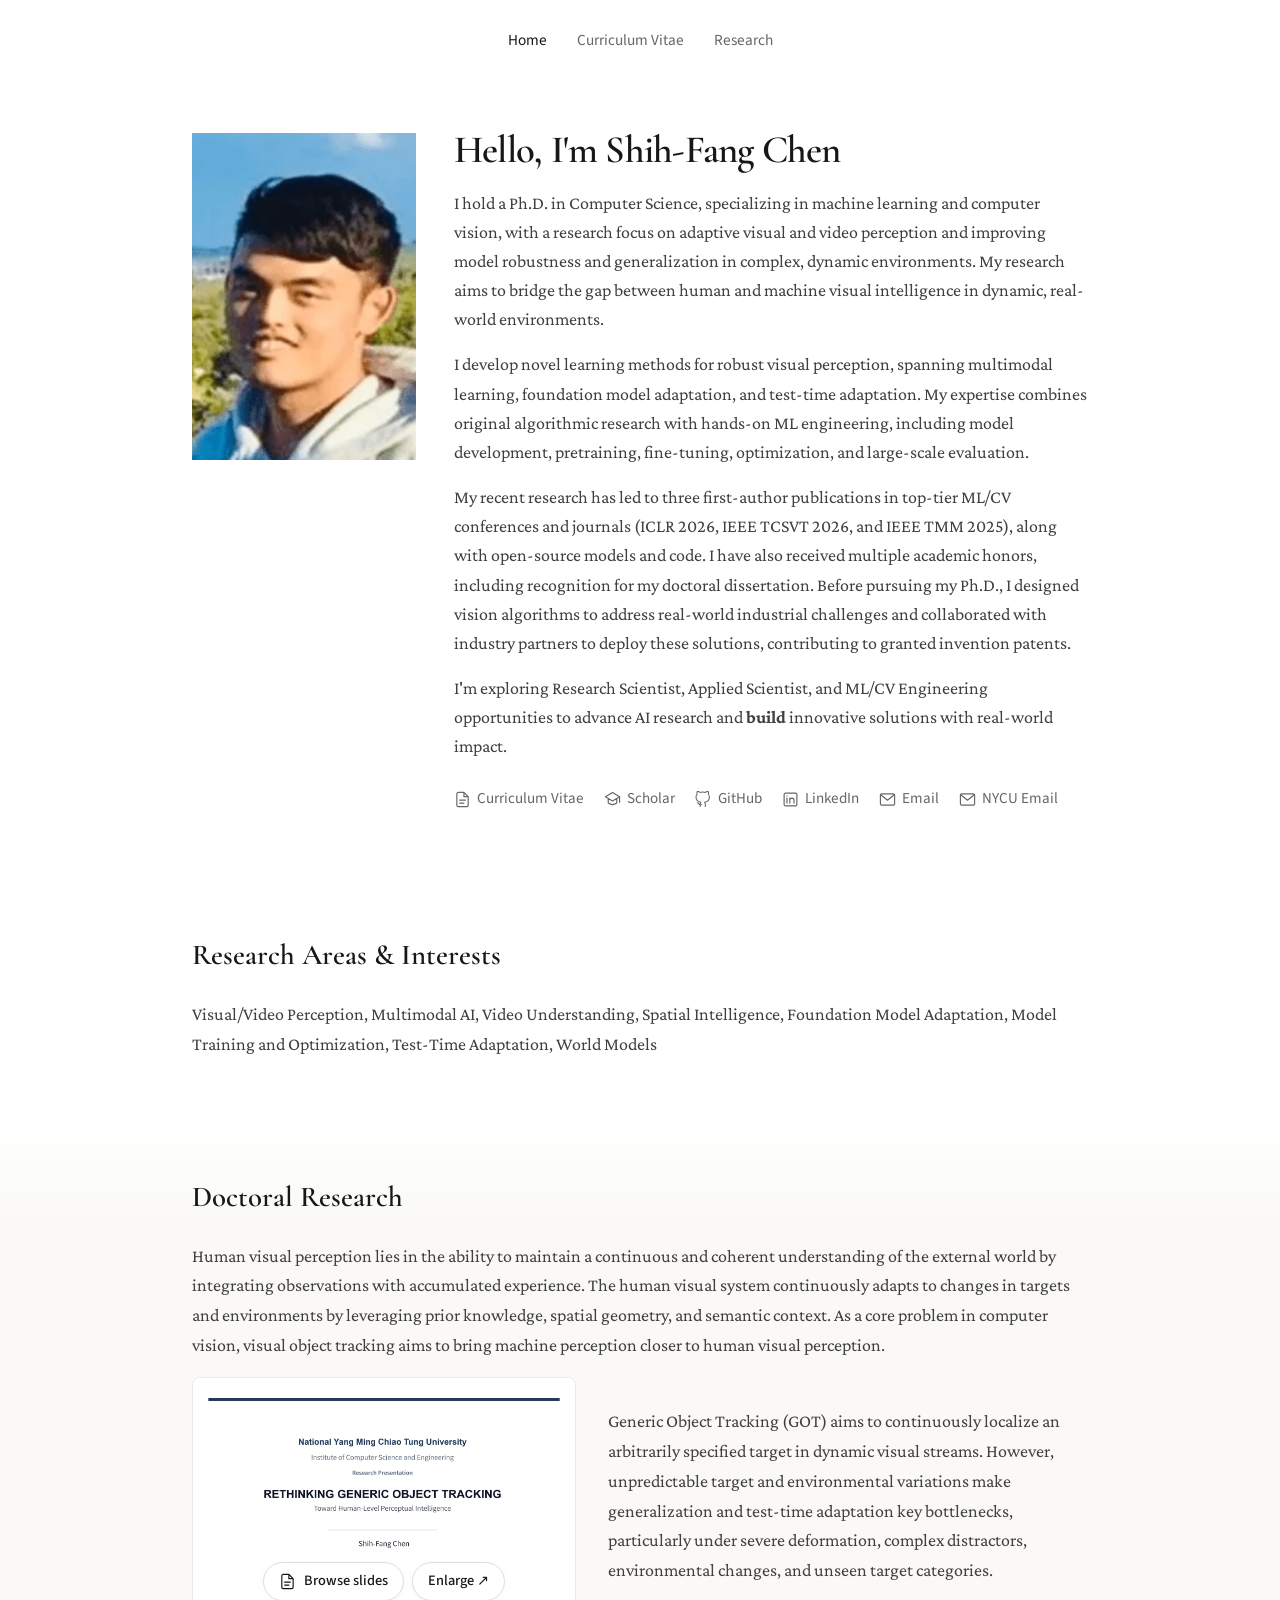
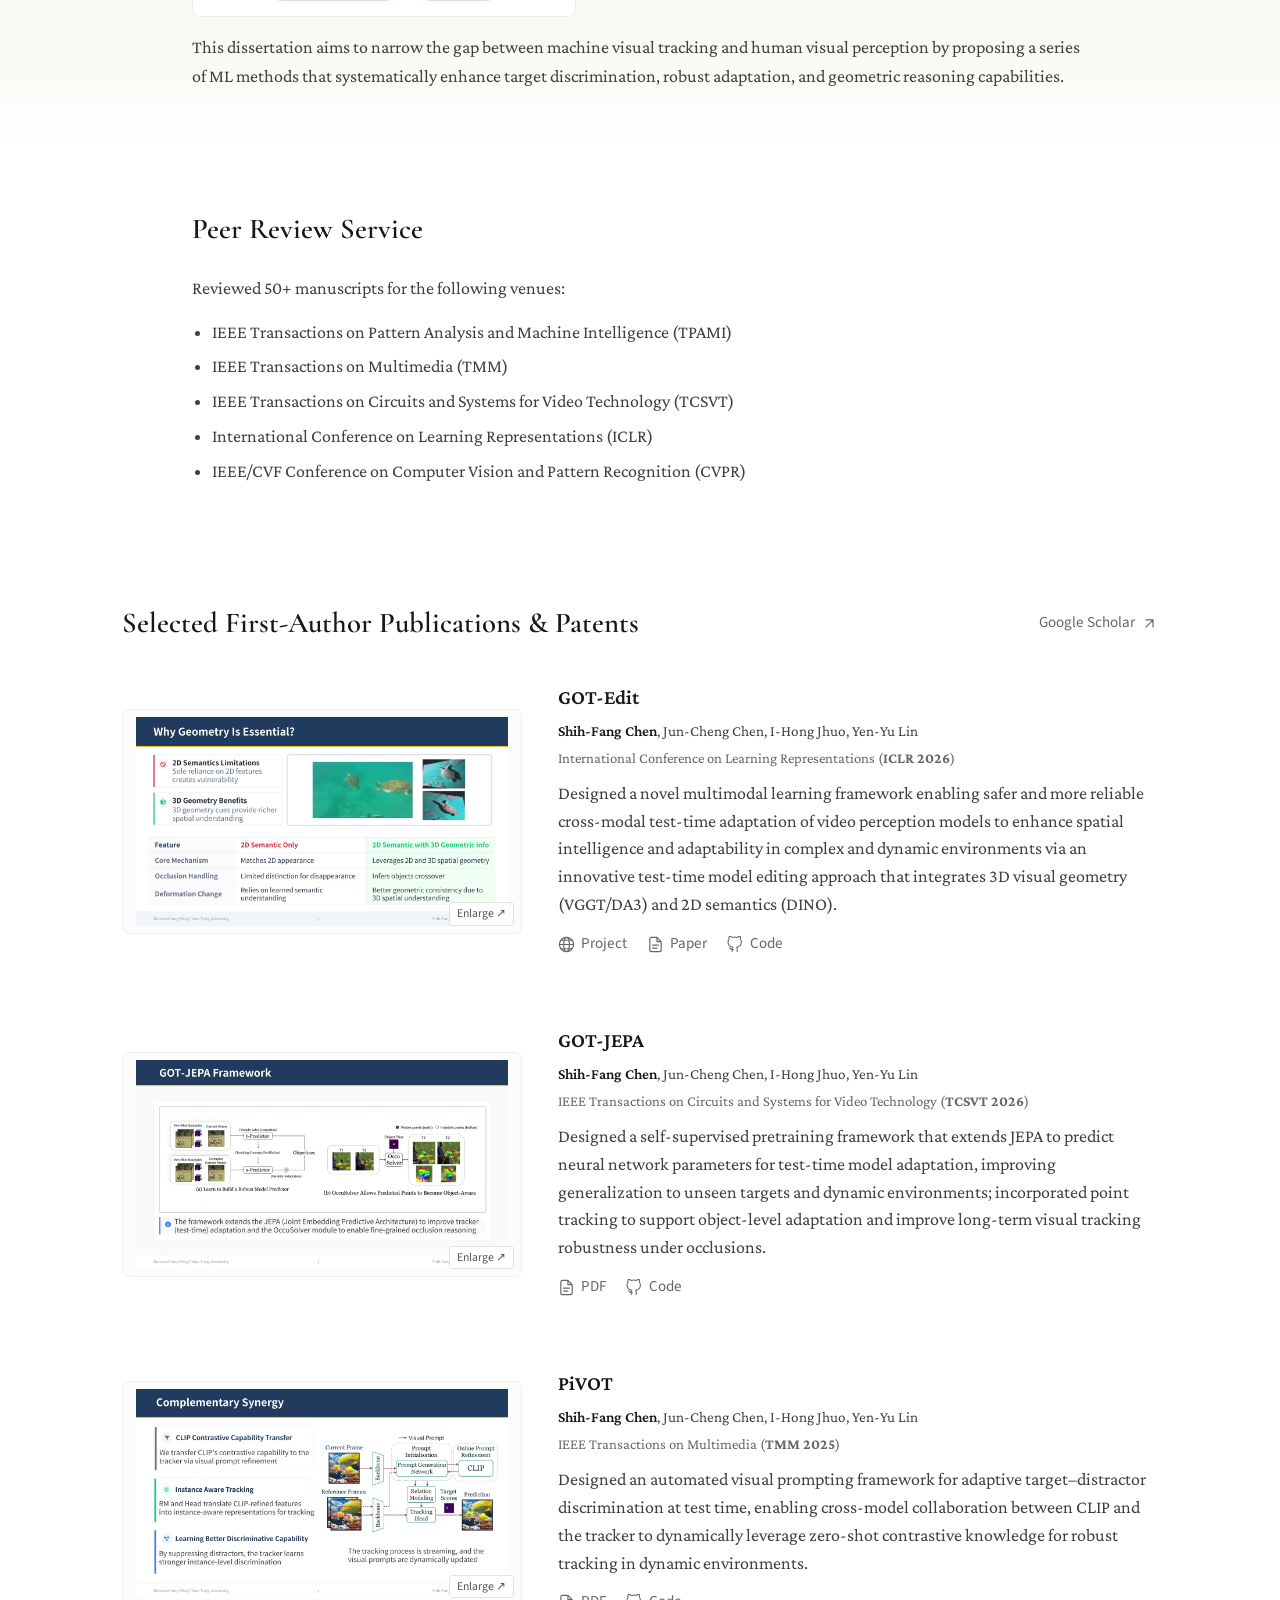
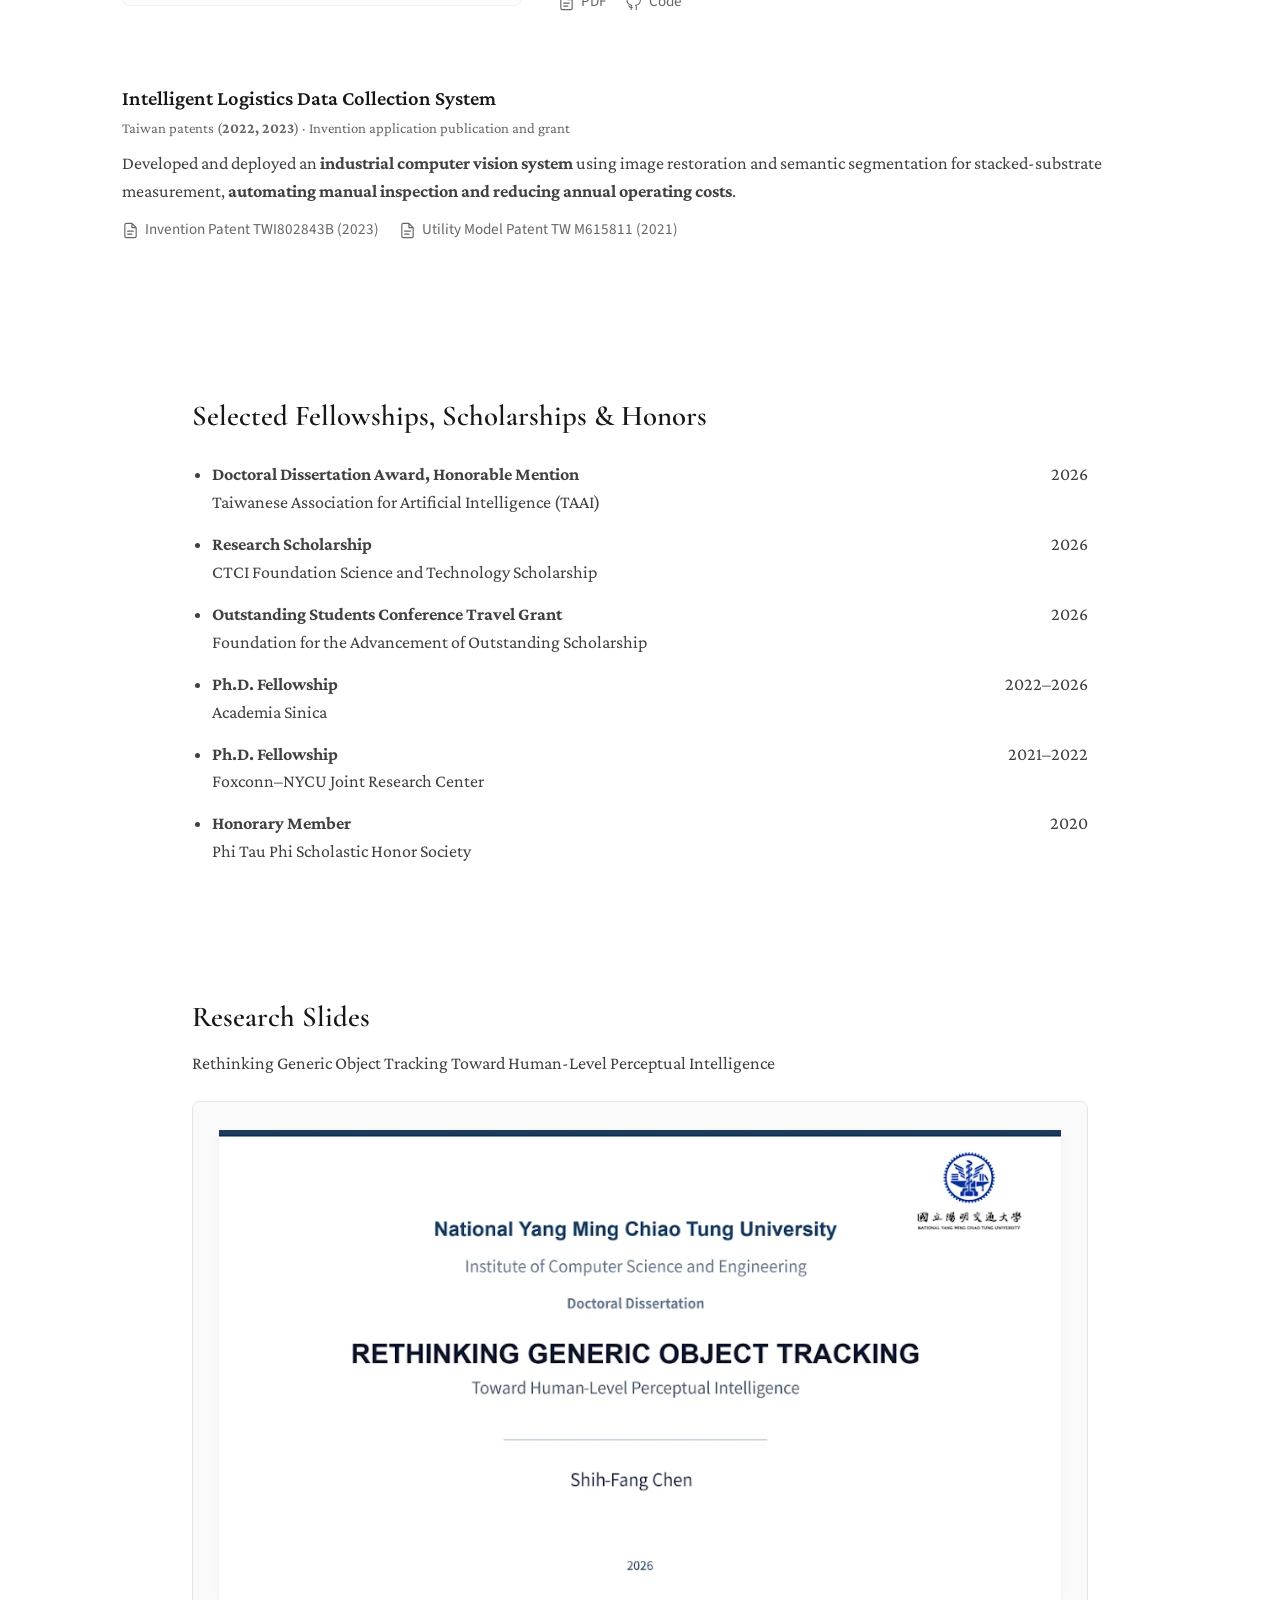
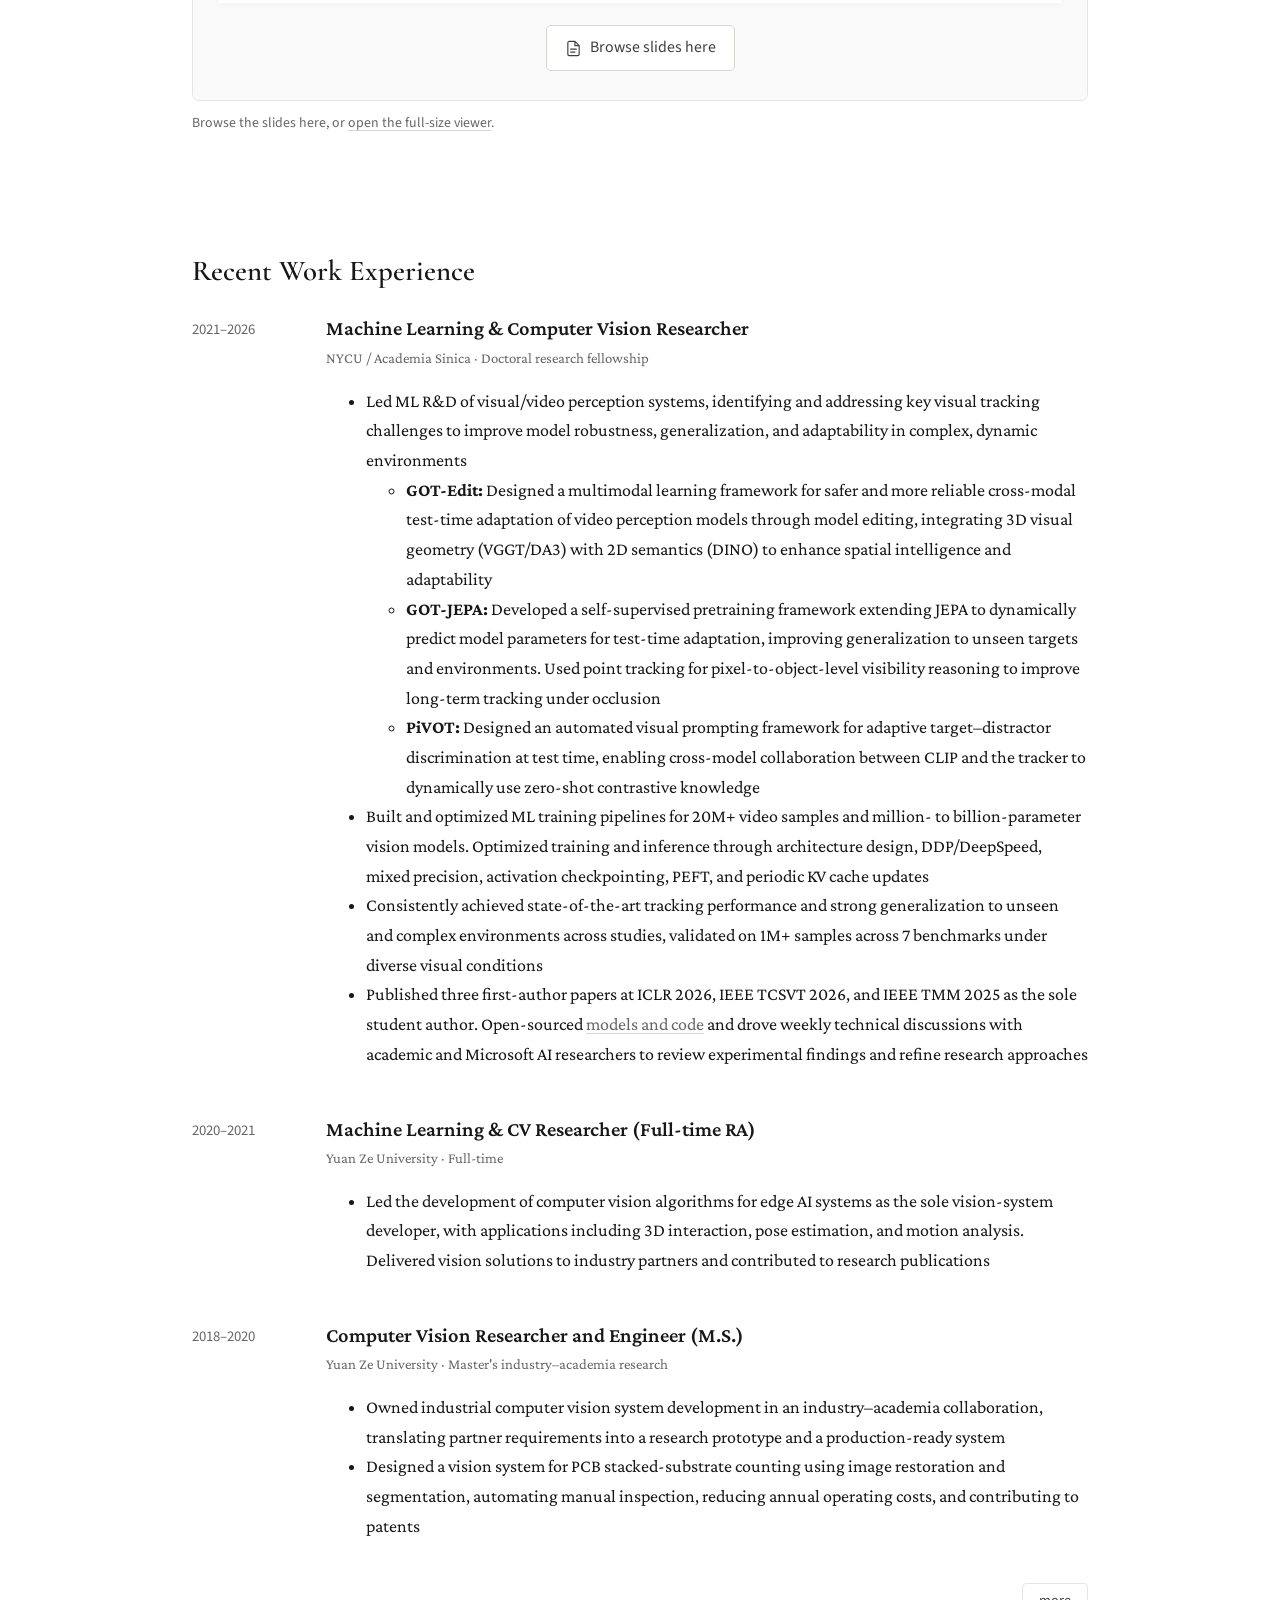
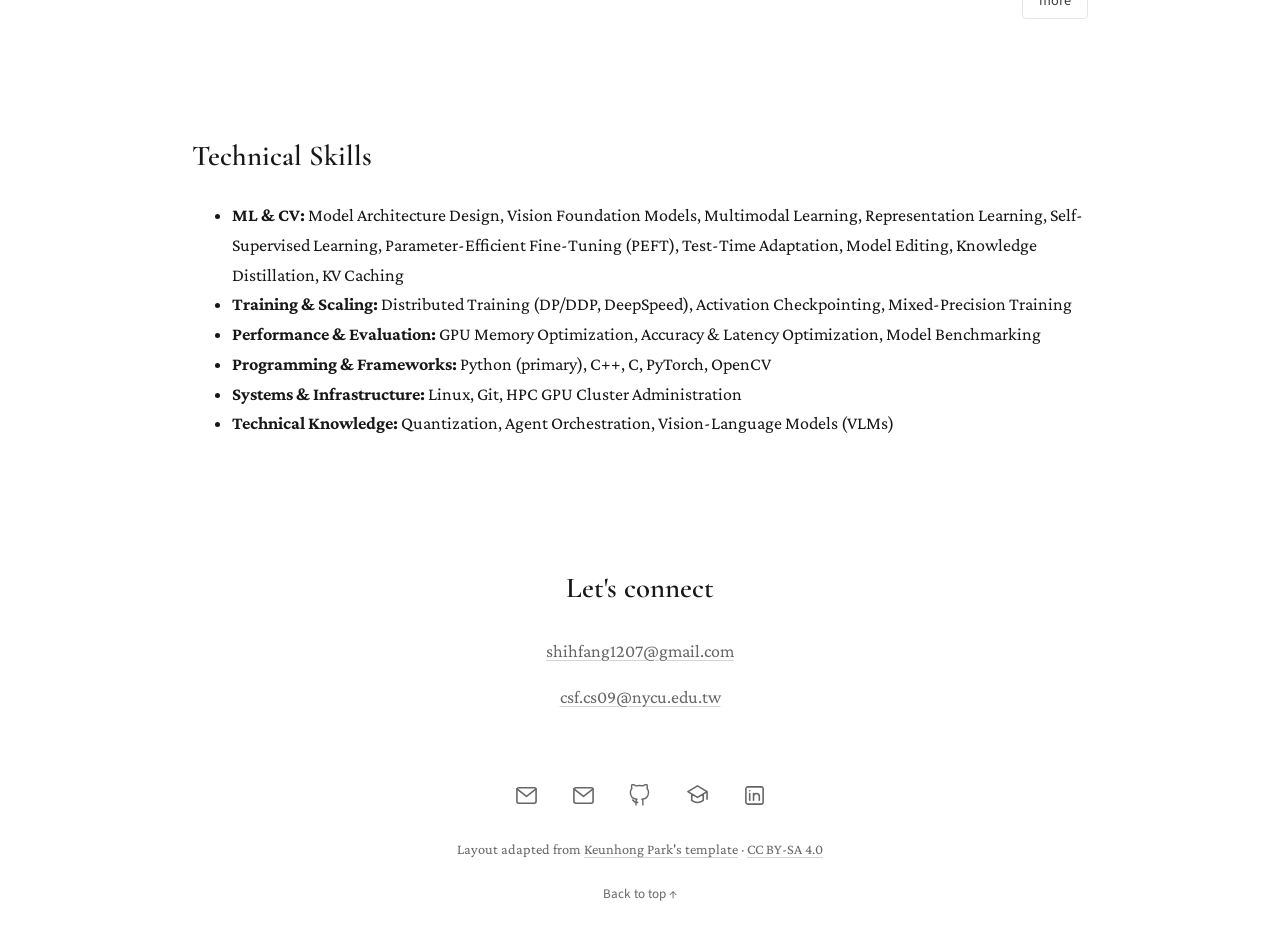
==== commit a97c3565: "Clarify recent homepage experience and link to the full CV" ====
--- a/index.html
+++ b/index.html
@@ -6,7 +6,7 @@
   <meta name="theme-color" content="#ffffff">
   <link rel="icon" href="assets/favicon.svg" type="image/svg+xml">
   <link rel="stylesheet" href="assets/fonts.css">
-  <link rel="stylesheet" href="styles.css?v=video-updates-2">
+  <link rel="stylesheet" href="styles.css?v=recent-experience-1">
   <script src="site.js?v=video-updates-2" defer></script>
   <!-- BEGIN SEARCH METADATA -->
   <title>Shih-Fang Chen | Computer Vision &amp; Machine Learning Researcher</title>
@@ -143,8 +143,8 @@
         <h1 id="intro-title">Hello, I'm Shih-Fang Chen</h1>
         <p>I hold a Ph.D. in Computer Science, specializing in machine learning and computer vision, with a research focus on adaptive visual and video perception and improving model robustness and generalization in complex, dynamic environments. My research aims to bridge the gap between human and machine visual intelligence in dynamic, real-world environments.</p>
         <p>I develop novel learning methods for robust visual perception, spanning multimodal learning, foundation model adaptation, and test-time adaptation. My expertise combines original algorithmic research with hands-on ML engineering, including model development, pretraining, fine-tuning, optimization, and large-scale evaluation.</p>
-        <p>My recent research has led to three first-author publications in top-tier ML/CV conferences and journals (ICLR 2026, IEEE TCSVT 2026, and IEEE TMM 2025), along with open-source models and code. I have also received multiple academic honors, including recognition for my doctoral dissertation. Before pursuing my Ph.D., I designed computer vision algorithms to address real-world industrial challenges and collaborated with industry partners to deploy these solutions, contributing to granted invention patents.</p>
-        <p>I'm exploring Research Scientist, Applied Scientist, and ML/CV Engineering opportunities to advance AI research and develop innovative solutions with real-world impact.</p>
+        <p>My recent research has led to three first-author publications in top-tier ML/CV conferences and journals (ICLR 2026, IEEE TCSVT 2026, and IEEE TMM 2025), along with open-source models and code. I have also received multiple academic honors, including recognition for my doctoral dissertation. Before pursuing my Ph.D., I designed vision algorithms to address real-world industrial challenges and collaborated with industry partners to deploy these solutions, contributing to granted invention patents.</p>
+        <p>I'm exploring Research Scientist, Applied Scientist, and ML/CV Engineering opportunities to advance AI research and <strong>build</strong> innovative solutions with real-world impact.</p>
         <div class="profile-links" aria-label="Profile links">
           <a href="cv/"><svg class="icon"><use href="#icon-file"/></svg>Curriculum Vitae</a>
           <a href="https://scholar.google.com/citations?user=X8uMo8EAAAAJ" target="_blank" rel="noopener"><svg class="icon"><use href="#icon-scholar"/></svg>Scholar</a>
@@ -315,7 +315,7 @@
     </section>
 
     <section id="experience" class="container section" aria-labelledby="experience-title">
-      <h2 id="experience-title">Work Experience (Research &amp; Engineering)</h2>
+      <h2 id="experience-title">Recent Work Experience</h2>
       <div class="experience-row">
         <div class="experience-date">2021–2026</div>
         <div>
@@ -343,6 +343,7 @@
         <div class="experience-date">2018–2020</div>
         <div><h3>Computer Vision Researcher and Engineer (M.S.)</h3><p class="venue">Yuan Ze University · Master's industry–academia research</p><ul><li>Owned industrial computer vision system development in an industry–academia collaboration, translating partner requirements into a research prototype and a production-ready system</li><li>Designed a vision system for PCB stacked-substrate counting using image restoration and segmentation, automating manual inspection, reducing annual operating costs, and contributing to patents</li></ul></div>
       </div>
+      <a class="experience-more" href="cv/#experience" aria-label="More work experience in the Curriculum Vitae">more</a>
     </section>
 
     <section id="technical-skills" class="container section" aria-labelledby="technical-skills-title">
--- a/styles.css
+++ b/styles.css
@@ -43,6 +43,8 @@
 .slides-placeholder img{max-height:calc(100% - 70px);object-fit:contain;box-shadow:0 1px 7px #0000000a}
 .inline-viewer-button{display:flex;align-items:center;gap:8px;padding:10px 18px;min-height:44px;border:1px solid #d5d5d0;background:#fff;border-radius:5px;color:#404040;font:400 .88rem/1.5 'Source Sans 3',system-ui,sans-serif}
 .inline-viewer-button:hover{border-color:#aaa}
+.experience-more{display:flex;align-items:center;justify-content:center;width:max-content;min-height:36px;margin:24px 0 0 auto;padding:6px 16px;border:1px solid var(--border);border-radius:4px;background:#fff;color:var(--body);font:400 .8rem/1.4 var(--sans);text-decoration:none}
+.experience-more:hover{border-color:#aaa;color:var(--text)}
 :root{--surface:#fff;--muted-surface:#faf9f5;--text:#171717;--body:#404040;--muted:#666;--border:#e5e5e5;--serif:'Crimson Pro',Georgia,serif;--display:'Cormorant Garamond',Georgia,serif;--sans:'Source Sans 3',system-ui,sans-serif}
 *{box-sizing:border-box}html{scroll-behavior:smooth;scroll-padding-top:32px;font-size:18px;line-height:1.65}body{margin:0;background:var(--surface);color:var(--text);font-family:var(--serif);-webkit-font-smoothing:antialiased}button,a{-webkit-tap-highlight-color:transparent}a{color:var(--muted);text-decoration-color:#d4d4d4;text-decoration-thickness:1px;text-underline-offset:3px;transition:color .15s}a:hover{color:var(--text)}a:focus-visible,button:focus-visible{outline:2px solid #405f80;outline-offset:5px;border-radius:3px}button{font:inherit;cursor:pointer}img{display:block;max-width:100%;height:auto}h1,h2,h3,p{margin:0}h1,h2{font-family:var(--display);font-weight:600;line-height:1.18}h1{font-size:2.15rem;letter-spacing:-.02em}h2{font-size:1.6rem}h3{font-family:var(--serif);font-size:1.14rem;font-weight:600;line-height:1.32}p{color:var(--body)}.container{width:min(100%,960px);margin-inline:auto;padding-inline:32px}.section{padding-block:54px}.section h2{margin-bottom:28px}.icon-definitions{position:absolute;width:0;height:0;overflow:hidden}.icon{width:17px;height:17px;flex-shrink:0;fill:none;stroke:currentColor;stroke-width:1.65;stroke-linecap:round;stroke-linejoin:round;vertical-align:-2px}.sr-only{position:absolute;width:1px;height:1px;padding:0;margin:-1px;overflow:hidden;clip:rect(0,0,0,0);white-space:nowrap;border:0}.skip-link{position:fixed;z-index:20;left:16px;top:-80px;background:white;padding:10px 20px;border:1px solid var(--border)}.skip-link:focus{top:12px}.site-header{padding:25px 20px 0}.site-header nav{display:flex;justify-content:center;gap:30px;font:400 .85rem/1.5 var(--sans)}.site-header a{text-decoration:none;min-height:30px;display:flex;align-items:center}.site-header a[aria-current]{color:var(--text)}.hero{padding-block:65px 58px;display:grid;grid-template-columns:224px minmax(0,1fr);gap:38px;align-items:start}.portrait{width:224px;height:auto;aspect-ratio:274/400;object-fit:contain;margin-top:6px}.bio p{margin-top:16px;line-height:1.62}.bio em{font-style:normal}.profile-links{display:flex;flex-wrap:wrap;gap:10px 20px;margin-top:23px}.profile-links a,.paper-links a,.text-action{display:inline-flex;align-items:center;gap:6px;font:400 .84rem/1.5 var(--sans);text-decoration:none;min-height:30px}.highlights{position:relative;background:linear-gradient(to bottom,#fff 0%,var(--muted-surface) 17%,var(--muted-surface) 85%,#fff 100%)}.eyebrow{font:400 .73rem/1.4 var(--sans);letter-spacing:.02em;color:var(--muted);margin-bottom:6px}.slides-cover{position:relative;aspect-ratio:16/10;display:block;overflow:hidden;background:#f8f8f6}.cover-action{position:absolute;bottom:15px;left:50%;transform:translateX(-50%);display:flex;align-items:center;gap:8px;border:1px solid #deded8;border-radius:20px;background:rgba(255,255,255,.96);color:var(--text);padding:8px 15px;font:500 .8rem/1.4 var(--sans);white-space:nowrap;box-shadow:0 1px 7px #00000008}.slides-cover img,.slides-cover video{display:block;width:100%;height:100%;object-fit:contain;padding:15px;background:white}.slides-cover:hover .cover-action{border-color:#999}.media-status:not(:empty){padding-top:10px}.section-heading{display:flex;justify-content:space-between;align-items:center;gap:20px;margin-bottom:10px}.section-heading h2{margin-bottom:0}#publications{width:min(100%,1100px)}.publication{display:grid;grid-template-columns:minmax(0,2fr) minmax(0,3fr);gap:36px;padding-block:34px}.publication-image{display:flex;align-items:center;justify-content:center;align-self:center;width:100%;height:auto;aspect-ratio:16/9;overflow:hidden;border-radius:7px;background:#fcfcfc;border:1px solid #f0f0f0}.publication-image img,.publication-image video{width:100%;height:100%;object-fit:contain;padding:7px}.publication h3 a{color:var(--text);text-decoration:none}.authors{font-size:.84rem;line-height:1.55;margin-top:8px}.authors strong{font-weight:600;color:var(--text)}.venue{font-size:.82rem;line-height:1.5;color:var(--muted);margin-top:4px}.paper-description{line-height:1.55;margin-top:11px}.paper-links{display:flex;flex-wrap:wrap;gap:6px 20px;margin-top:10px}.section-intro{margin-bottom:22px;margin-top:15px}.slides-viewer{height:600px;background:#f5f5f5;border:1px solid var(--border);border-radius:7px;overflow:hidden}.slides-viewer iframe{display:block;width:100%;height:100%;border:0}.viewer-note{font:400 .77rem/1.5 var(--sans);color:var(--muted);margin-top:12px}.experience-row{display:grid;grid-template-columns:110px minmax(0,1fr);gap:24px;margin-top:28px}.experience-date{font:400 .82rem/1.5 var(--sans);color:var(--muted);padding-top:4px}.experience-row p:not(.venue){line-height:1.55;margin-top:10px}.service{padding-top:30px}.service p+p{margin-top:14px}.contact{padding-block:54px 25px;text-align:center}.contact h2{margin-bottom:16px}.contact p{max-width:560px;margin:auto}.email-link{display:inline-block;margin-top:16px}.site-footer{text-align:center;padding-block:42px 35px}.footer-links{display:flex;justify-content:center;gap:25px;margin-bottom:27px}.footer-links .icon{width:23px;height:23px}.footer-links a{display:flex;align-items:center;justify-content:center;width:32px;height:32px}.site-footer p{font-size:.8rem;color:var(--muted)}.back-top{margin-top:18px;font-size:.73rem}
 .doctoral-research {
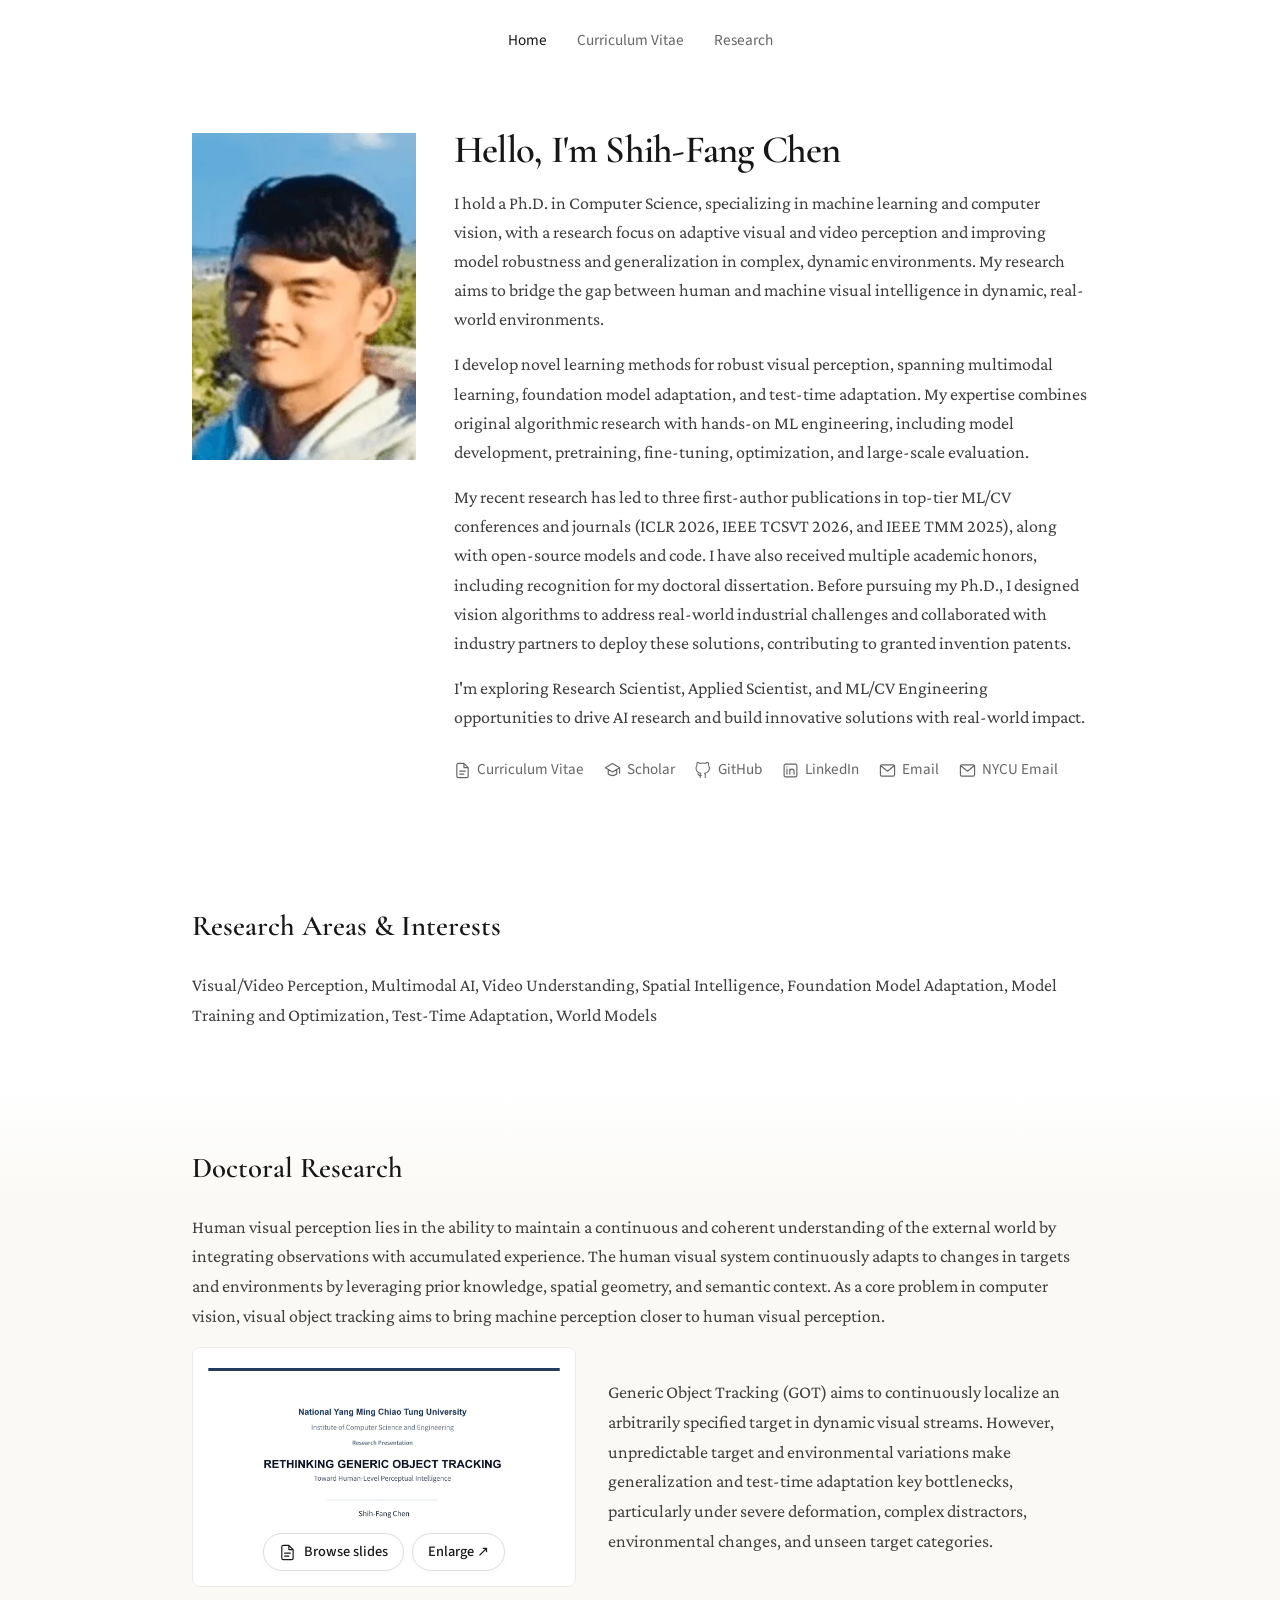
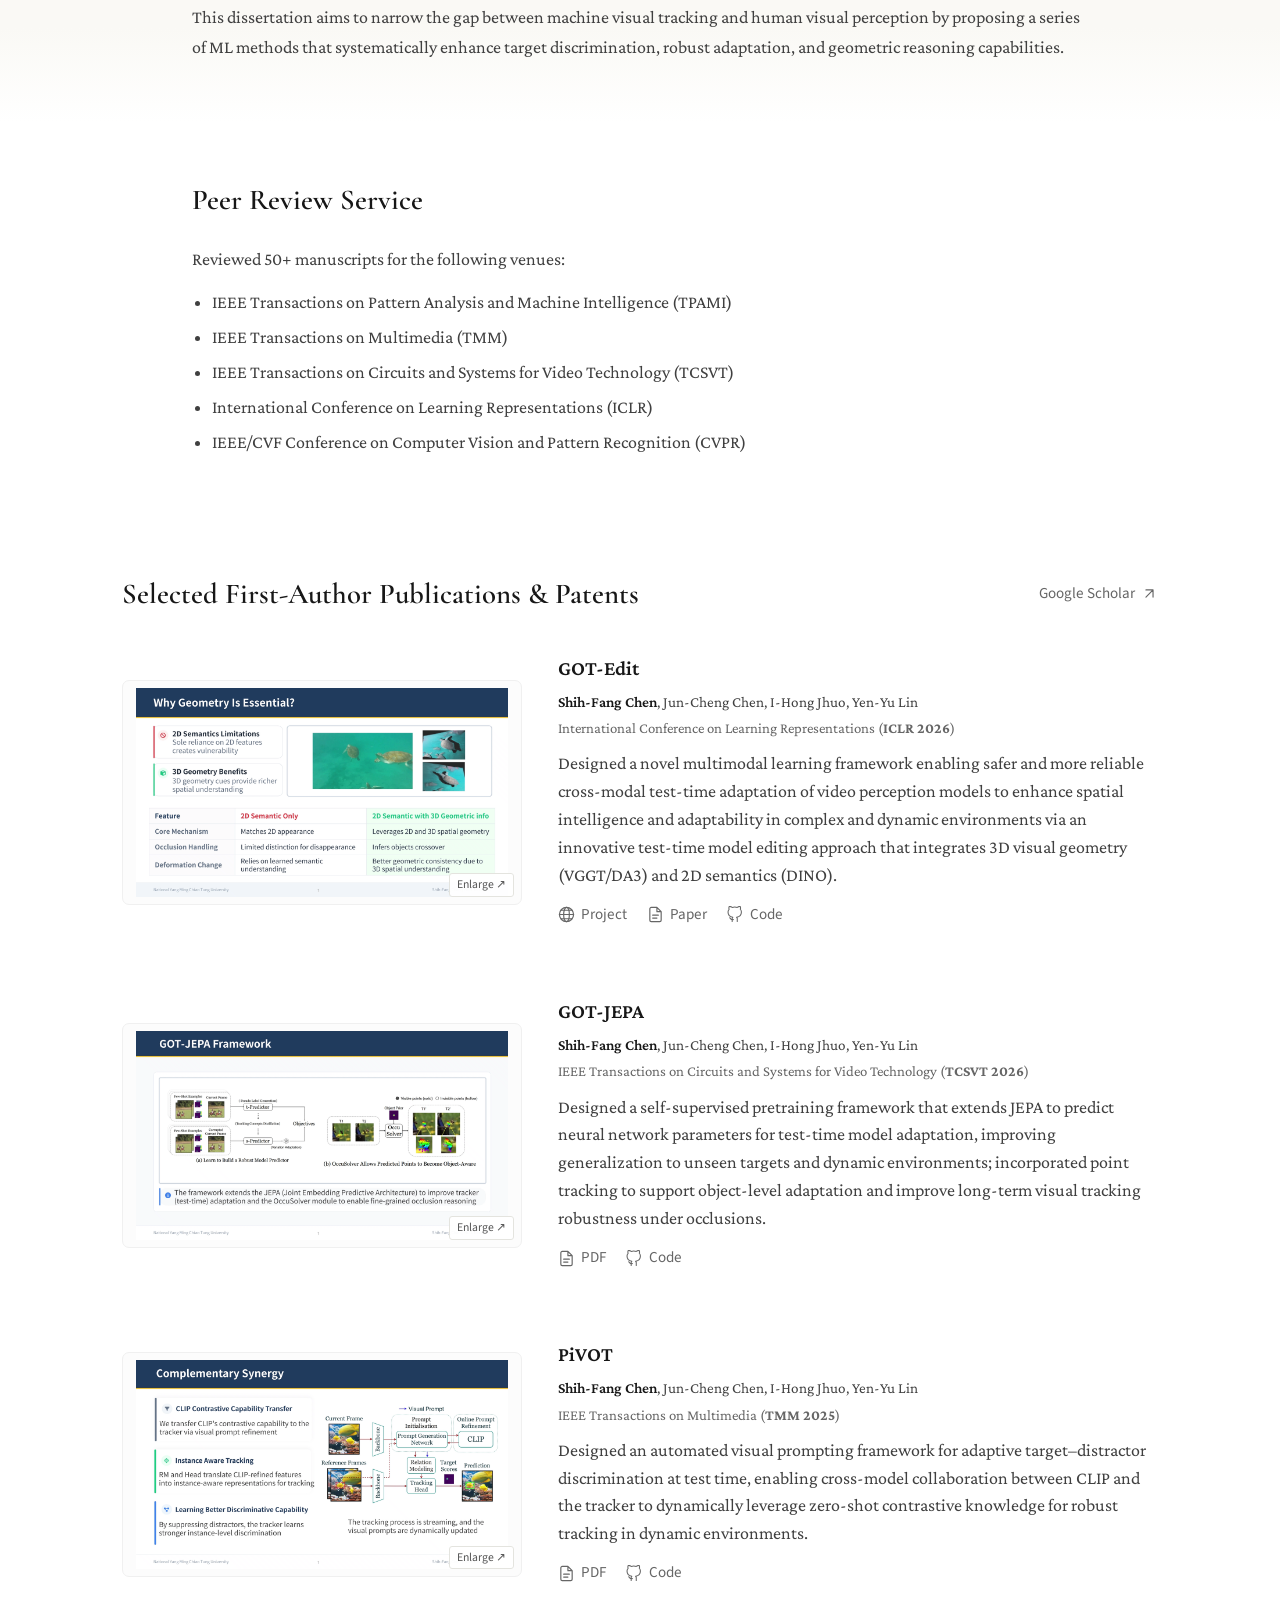
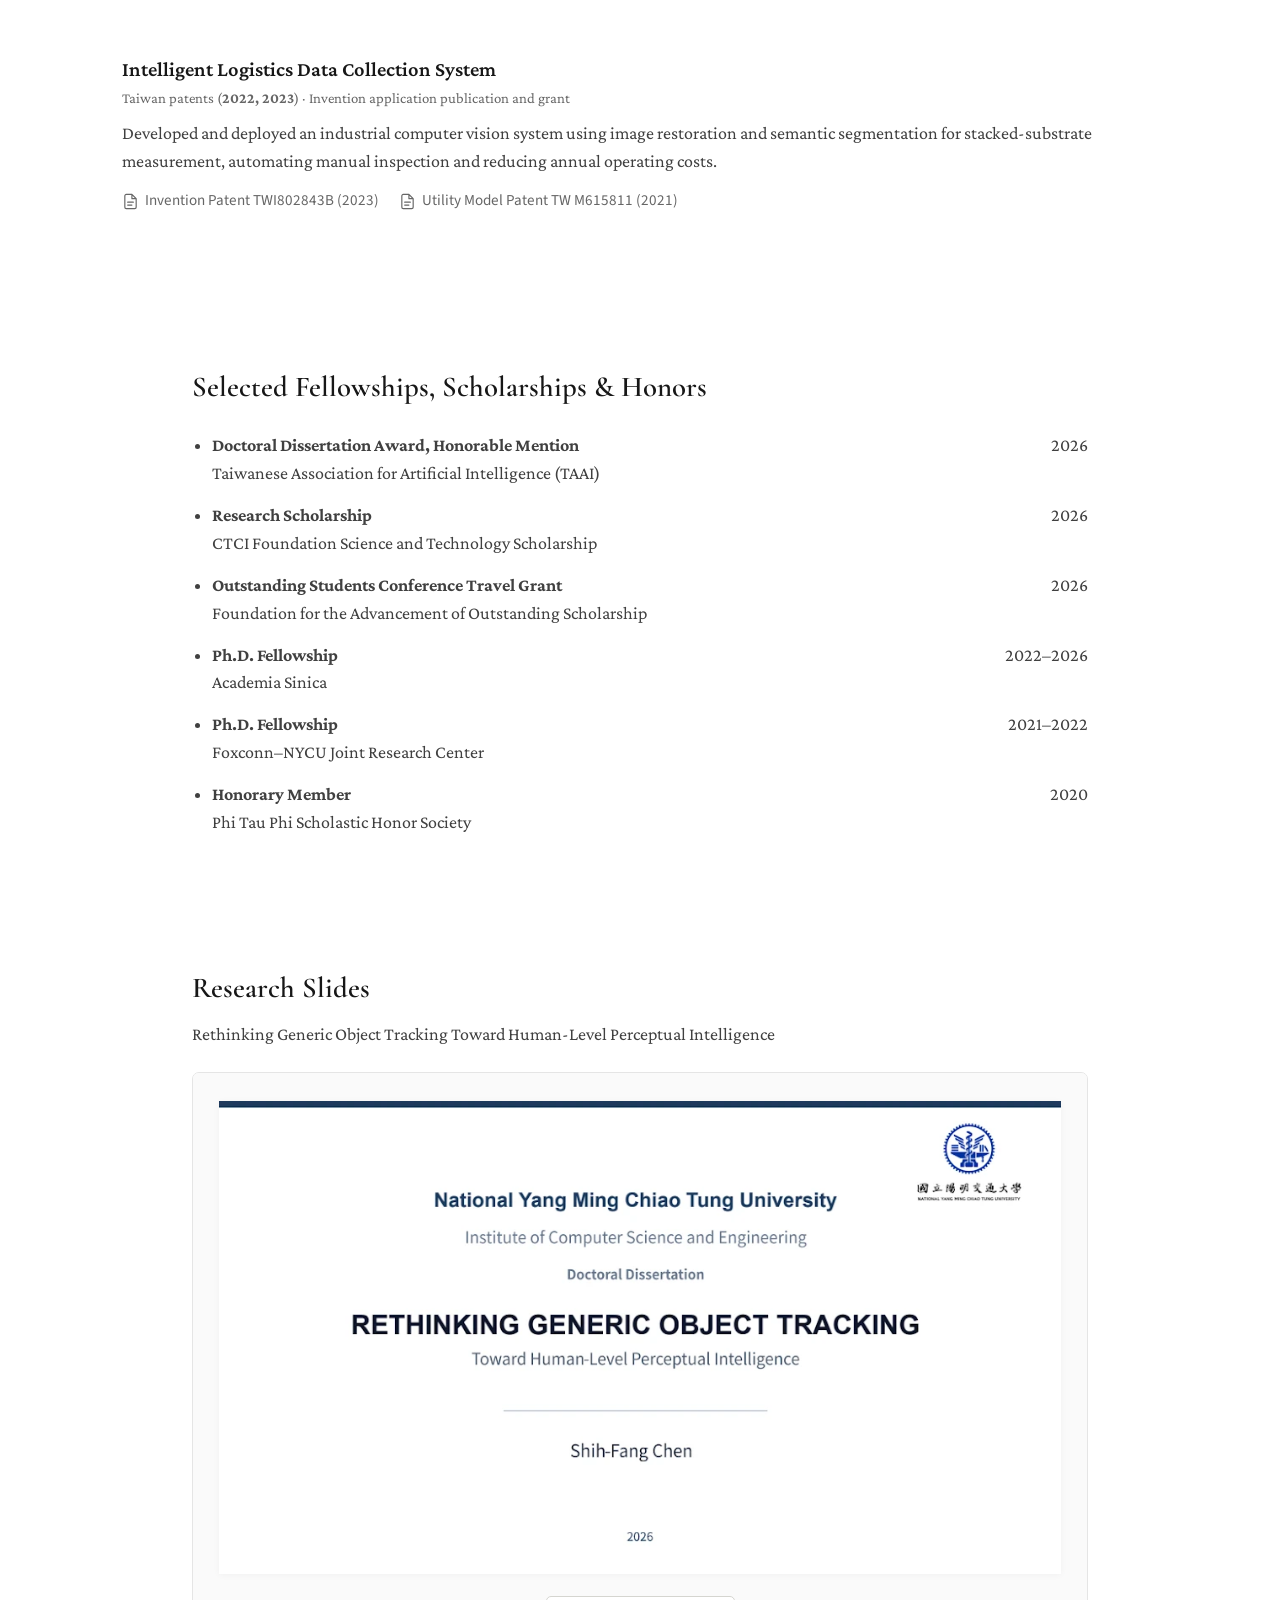
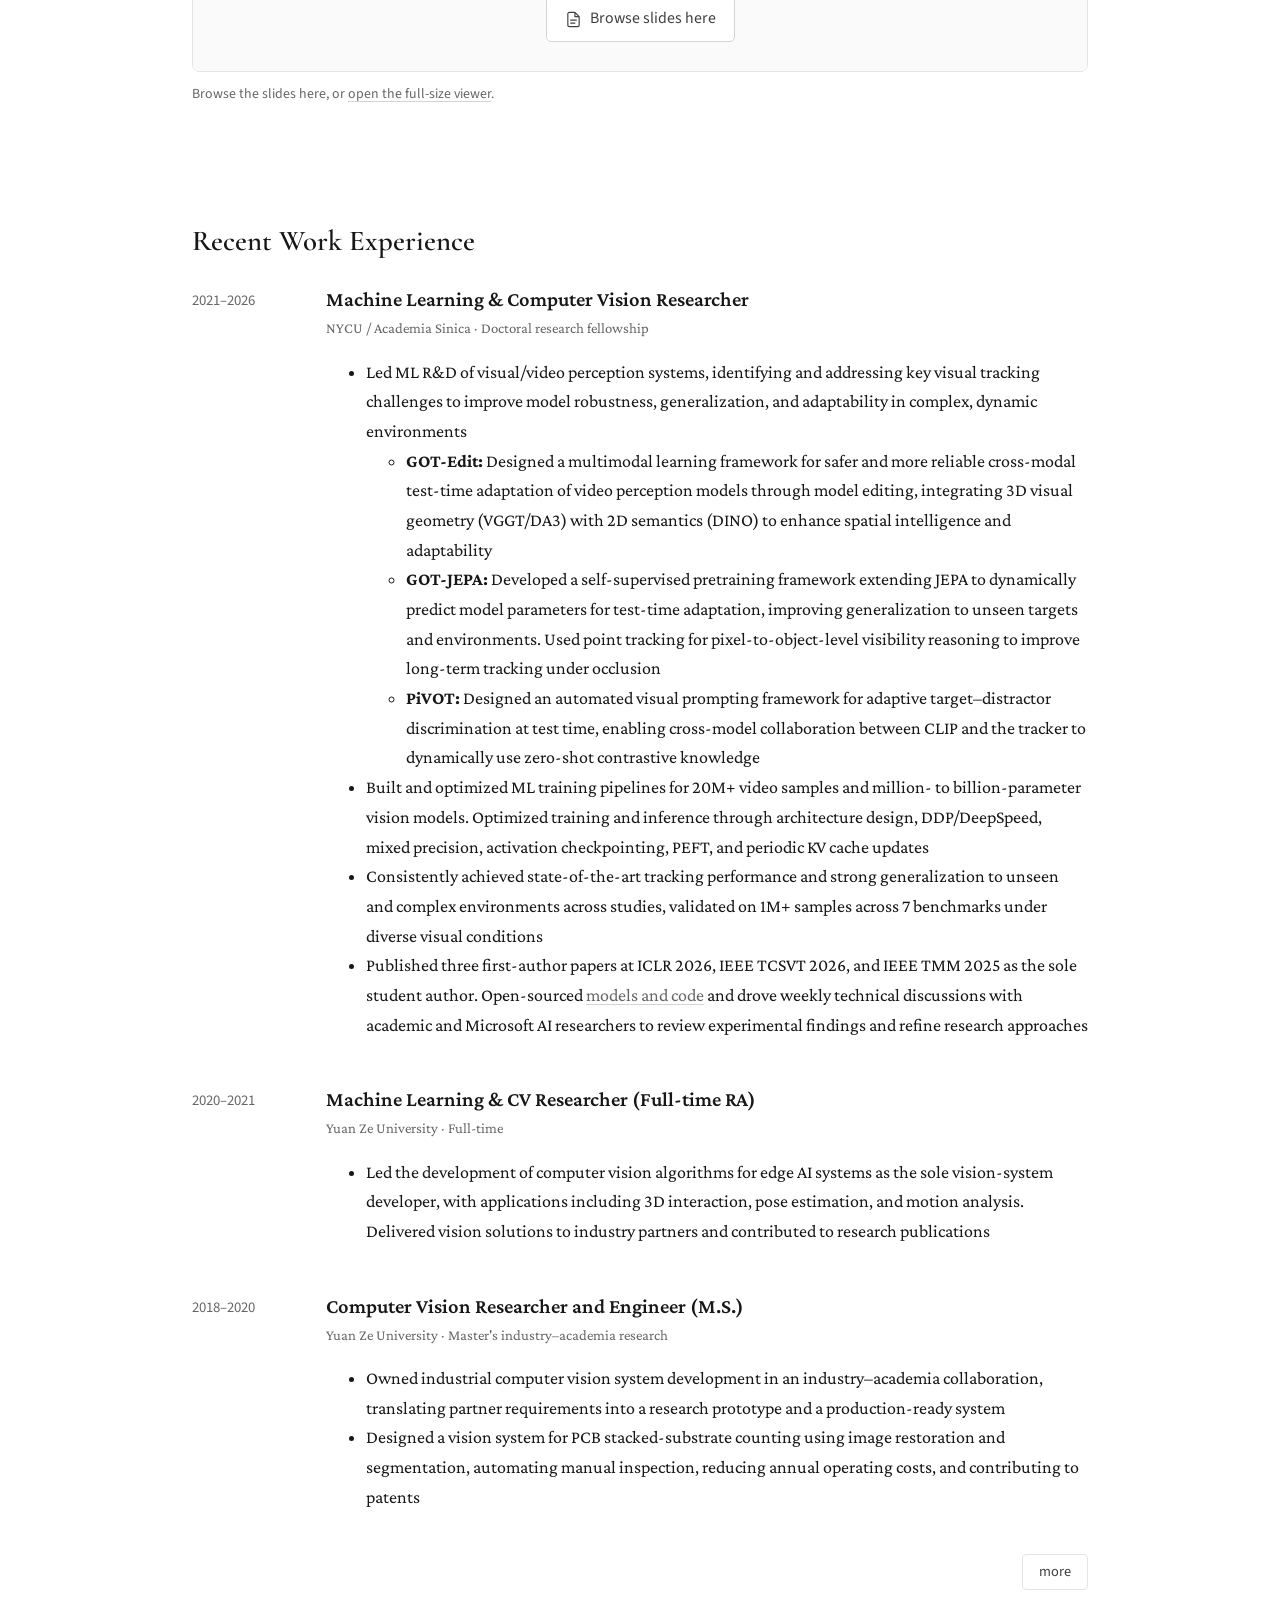
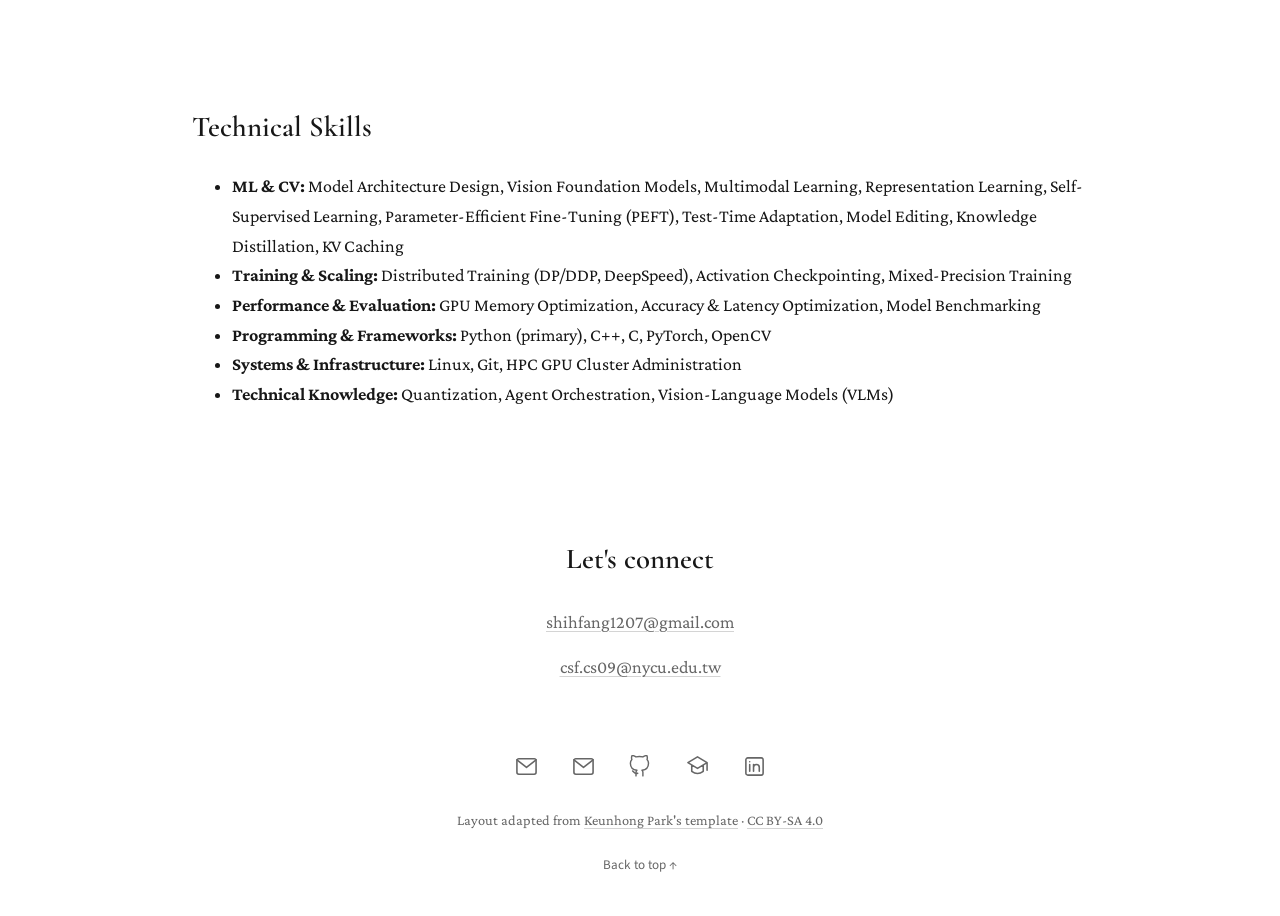
==== commit 0db202c7: "Use plain text for the homepage bio and logistics description" ====
--- a/index.html
+++ b/index.html
@@ -144,7 +144,7 @@
         <p>I hold a Ph.D. in Computer Science, specializing in machine learning and computer vision, with a research focus on adaptive visual and video perception and improving model robustness and generalization in complex, dynamic environments. My research aims to bridge the gap between human and machine visual intelligence in dynamic, real-world environments.</p>
         <p>I develop novel learning methods for robust visual perception, spanning multimodal learning, foundation model adaptation, and test-time adaptation. My expertise combines original algorithmic research with hands-on ML engineering, including model development, pretraining, fine-tuning, optimization, and large-scale evaluation.</p>
         <p>My recent research has led to three first-author publications in top-tier ML/CV conferences and journals (ICLR 2026, IEEE TCSVT 2026, and IEEE TMM 2025), along with open-source models and code. I have also received multiple academic honors, including recognition for my doctoral dissertation. Before pursuing my Ph.D., I designed vision algorithms to address real-world industrial challenges and collaborated with industry partners to deploy these solutions, contributing to granted invention patents.</p>
-        <p>I'm exploring Research Scientist, Applied Scientist, and ML/CV Engineering opportunities to advance AI research and <strong>build</strong> innovative solutions with real-world impact.</p>
+        <p>I'm exploring Research Scientist, Applied Scientist, and ML/CV Engineering opportunities to drive AI research and build innovative solutions with real-world impact.</p>
         <div class="profile-links" aria-label="Profile links">
           <a href="cv/"><svg class="icon"><use href="#icon-file"/></svg>Curriculum Vitae</a>
           <a href="https://scholar.google.com/citations?user=X8uMo8EAAAAJ" target="_blank" rel="noopener"><svg class="icon"><use href="#icon-scholar"/></svg>Scholar</a>
@@ -279,7 +279,7 @@
         <div style="grid-column: 1 / -1">
           <h3>Intelligent Logistics Data Collection System</h3>
           <p class="venue">Taiwan patents (<strong>2022, 2023</strong>) · Invention application publication and grant</p>
-          <p class="paper-description">Developed and deployed an <strong>industrial computer vision system</strong> using image restoration and semantic segmentation for stacked-substrate measurement, <strong>automating manual inspection and reducing annual operating costs</strong>.</p>
+          <p class="paper-description">Developed and deployed an industrial computer vision system using image restoration and semantic segmentation for stacked-substrate measurement, automating manual inspection and reducing annual operating costs.</p>
           <div class="paper-links">
             <a href="https://patents.google.com/patent/TWI802843B/zh" target="_blank" rel="noopener"><svg class="icon"><use href="#icon-file"/></svg>Invention Patent TWI802843B (2023)</a>
             <a href="https://patents.google.com/patent/TWM615811U/zh" target="_blank" rel="noopener"><svg class="icon"><use href="#icon-file"/></svg>Utility Model Patent TW M615811 (2021)</a>
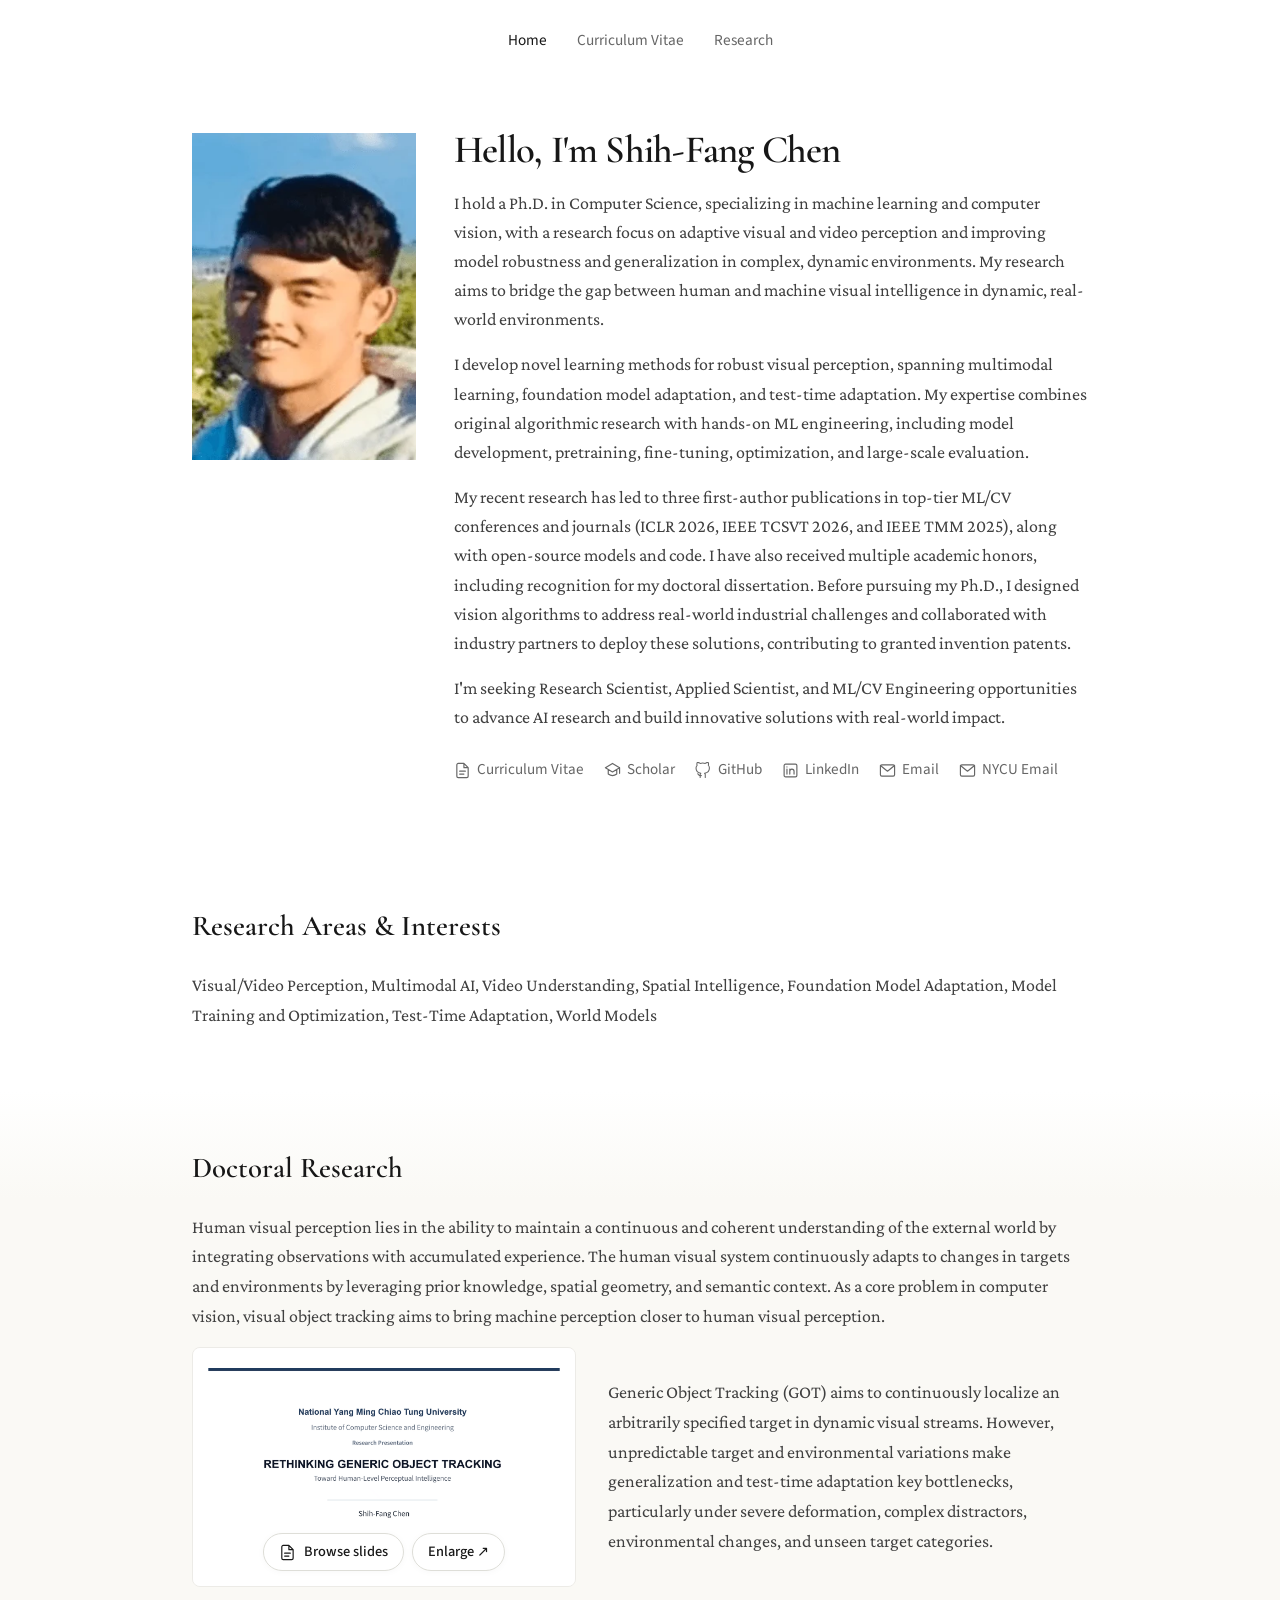
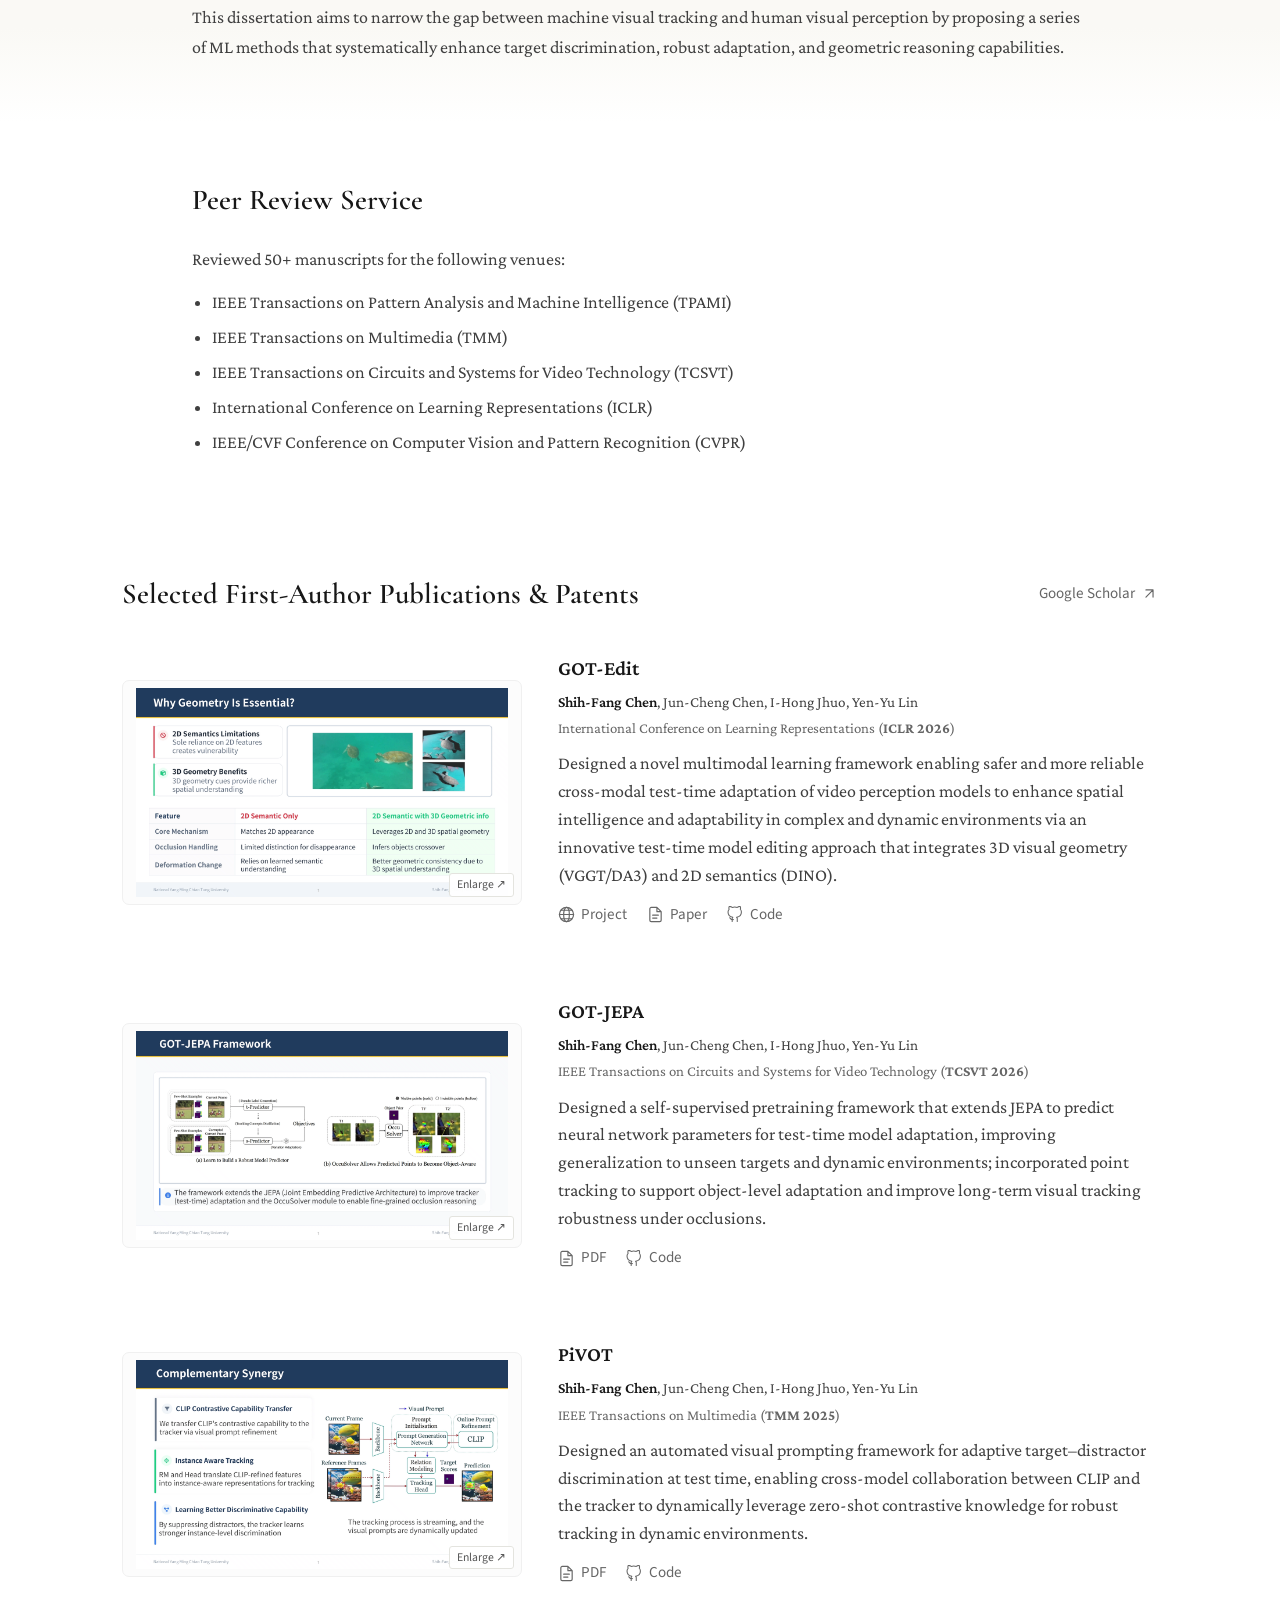
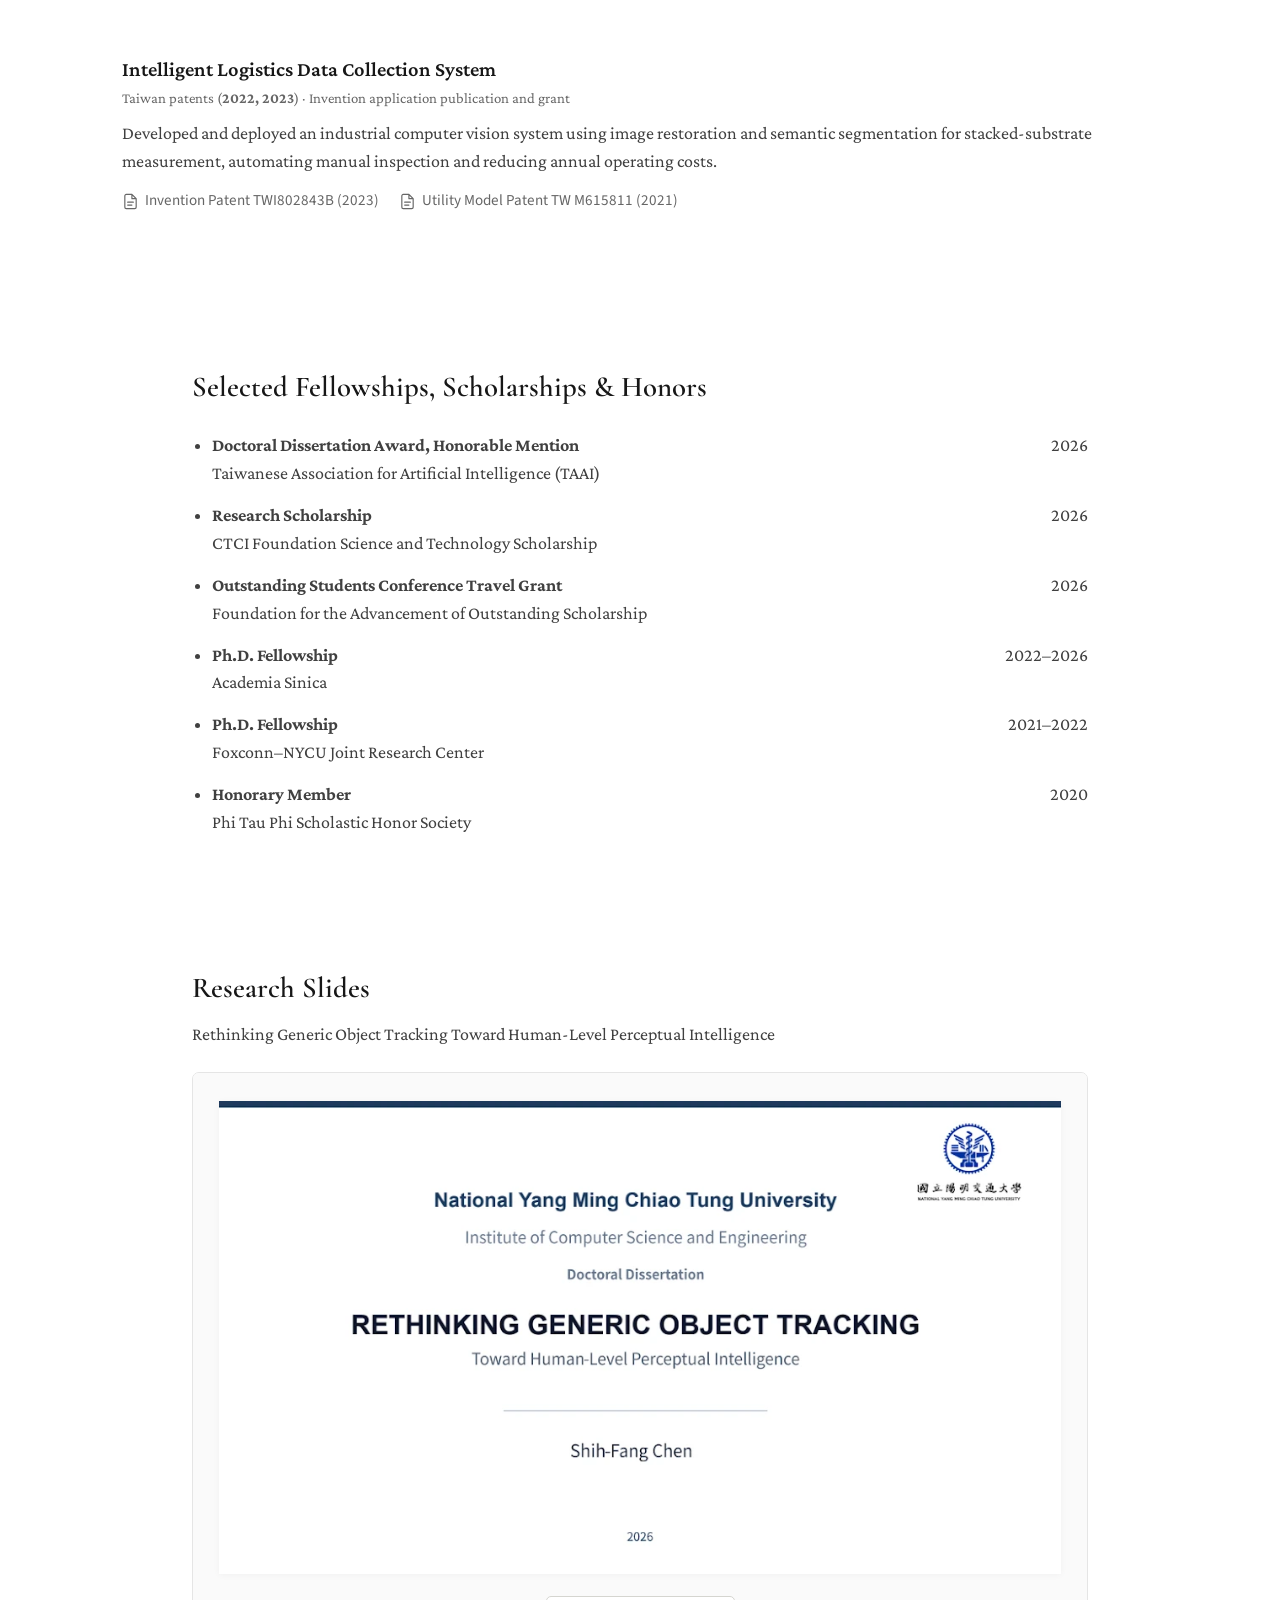
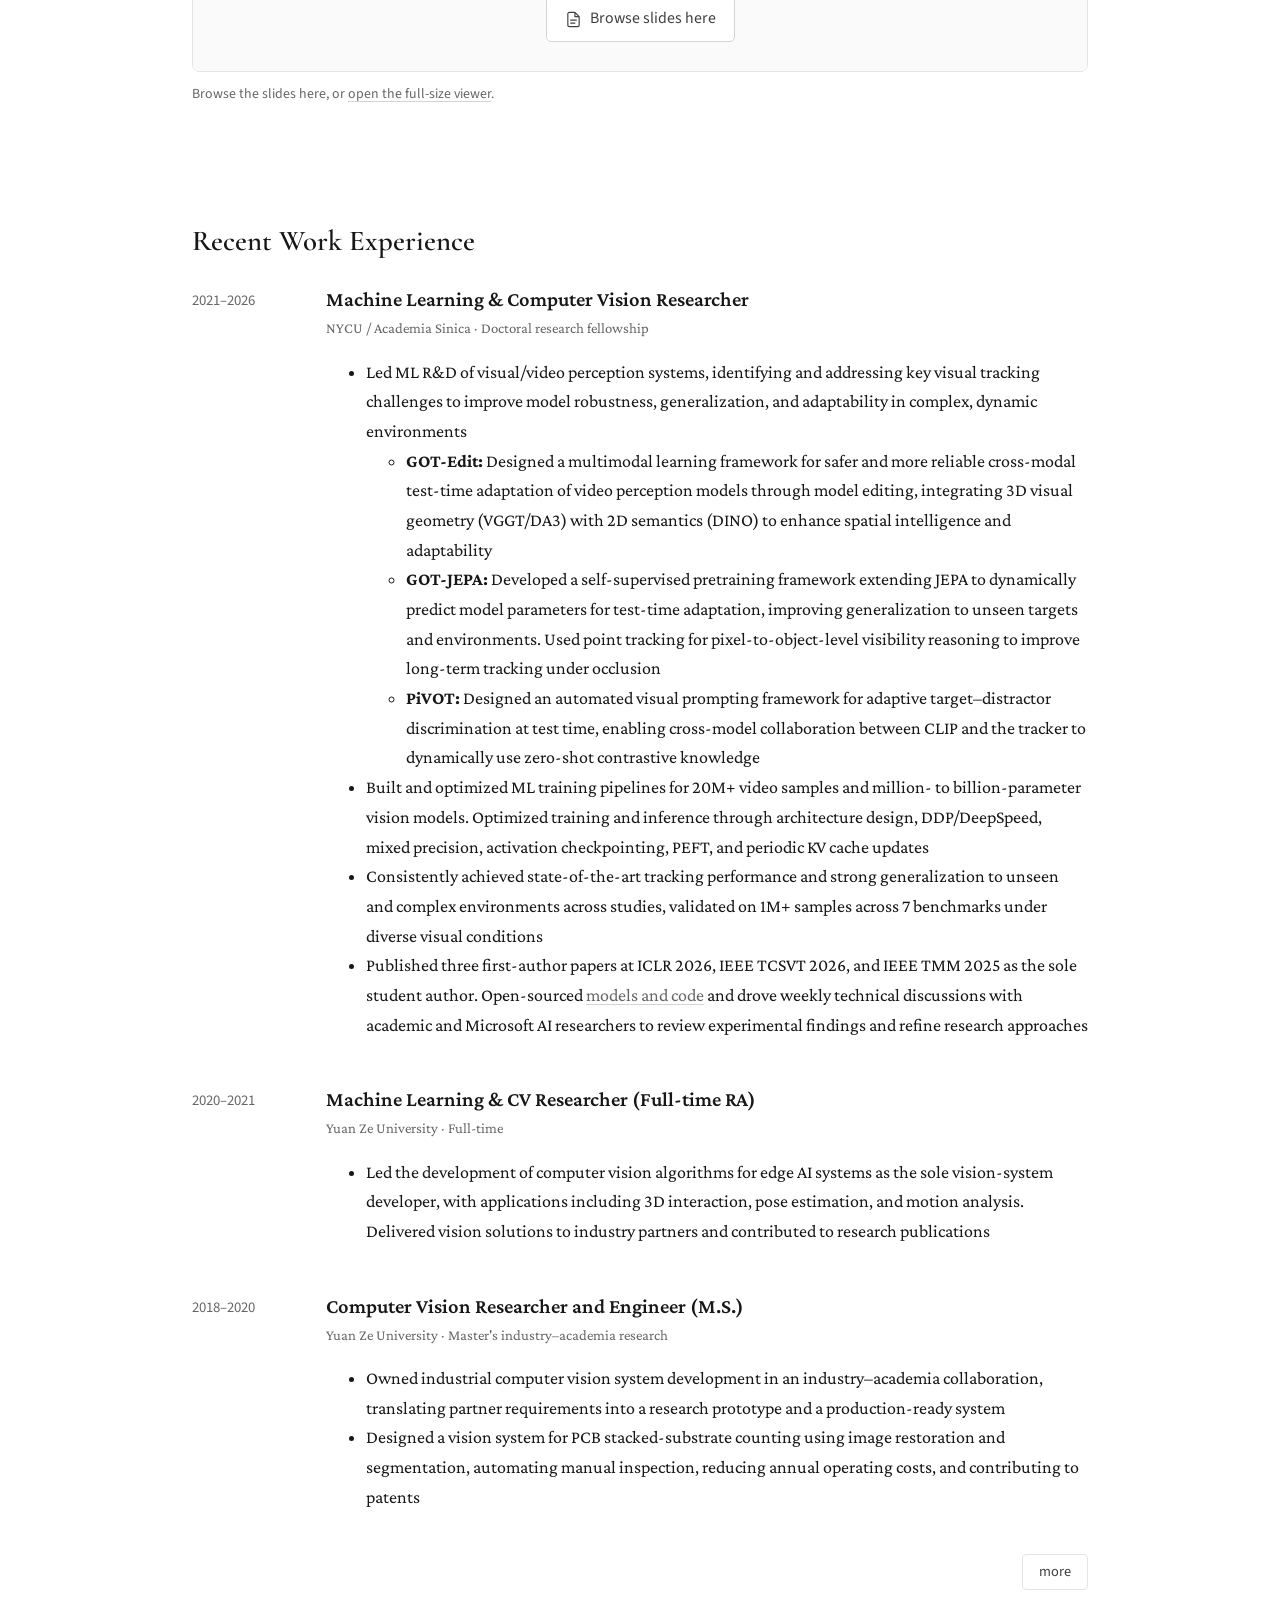
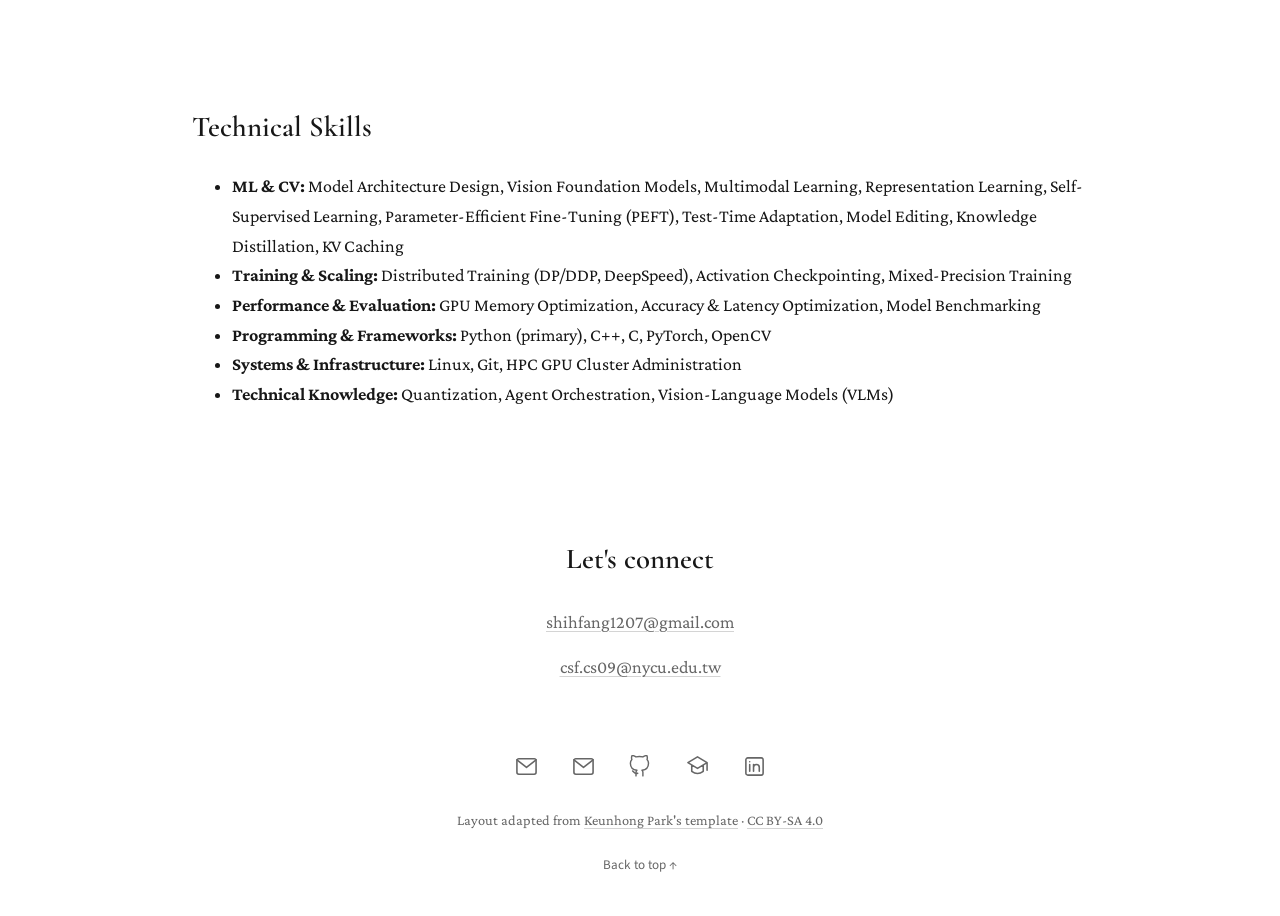
==== commit aacaf1ac: "Update homepage opportunity statement" ====
--- a/index.html
+++ b/index.html
@@ -144,7 +144,7 @@
         <p>I hold a Ph.D. in Computer Science, specializing in machine learning and computer vision, with a research focus on adaptive visual and video perception and improving model robustness and generalization in complex, dynamic environments. My research aims to bridge the gap between human and machine visual intelligence in dynamic, real-world environments.</p>
         <p>I develop novel learning methods for robust visual perception, spanning multimodal learning, foundation model adaptation, and test-time adaptation. My expertise combines original algorithmic research with hands-on ML engineering, including model development, pretraining, fine-tuning, optimization, and large-scale evaluation.</p>
         <p>My recent research has led to three first-author publications in top-tier ML/CV conferences and journals (ICLR 2026, IEEE TCSVT 2026, and IEEE TMM 2025), along with open-source models and code. I have also received multiple academic honors, including recognition for my doctoral dissertation. Before pursuing my Ph.D., I designed vision algorithms to address real-world industrial challenges and collaborated with industry partners to deploy these solutions, contributing to granted invention patents.</p>
-        <p>I'm exploring Research Scientist, Applied Scientist, and ML/CV Engineering opportunities to drive AI research and build innovative solutions with real-world impact.</p>
+        <p>I'm seeking Research Scientist, Applied Scientist, and ML/CV Engineering opportunities to advance AI research and build innovative solutions with real-world impact.</p>
         <div class="profile-links" aria-label="Profile links">
           <a href="cv/"><svg class="icon"><use href="#icon-file"/></svg>Curriculum Vitae</a>
           <a href="https://scholar.google.com/citations?user=X8uMo8EAAAAJ" target="_blank" rel="noopener"><svg class="icon"><use href="#icon-scholar"/></svg>Scholar</a>
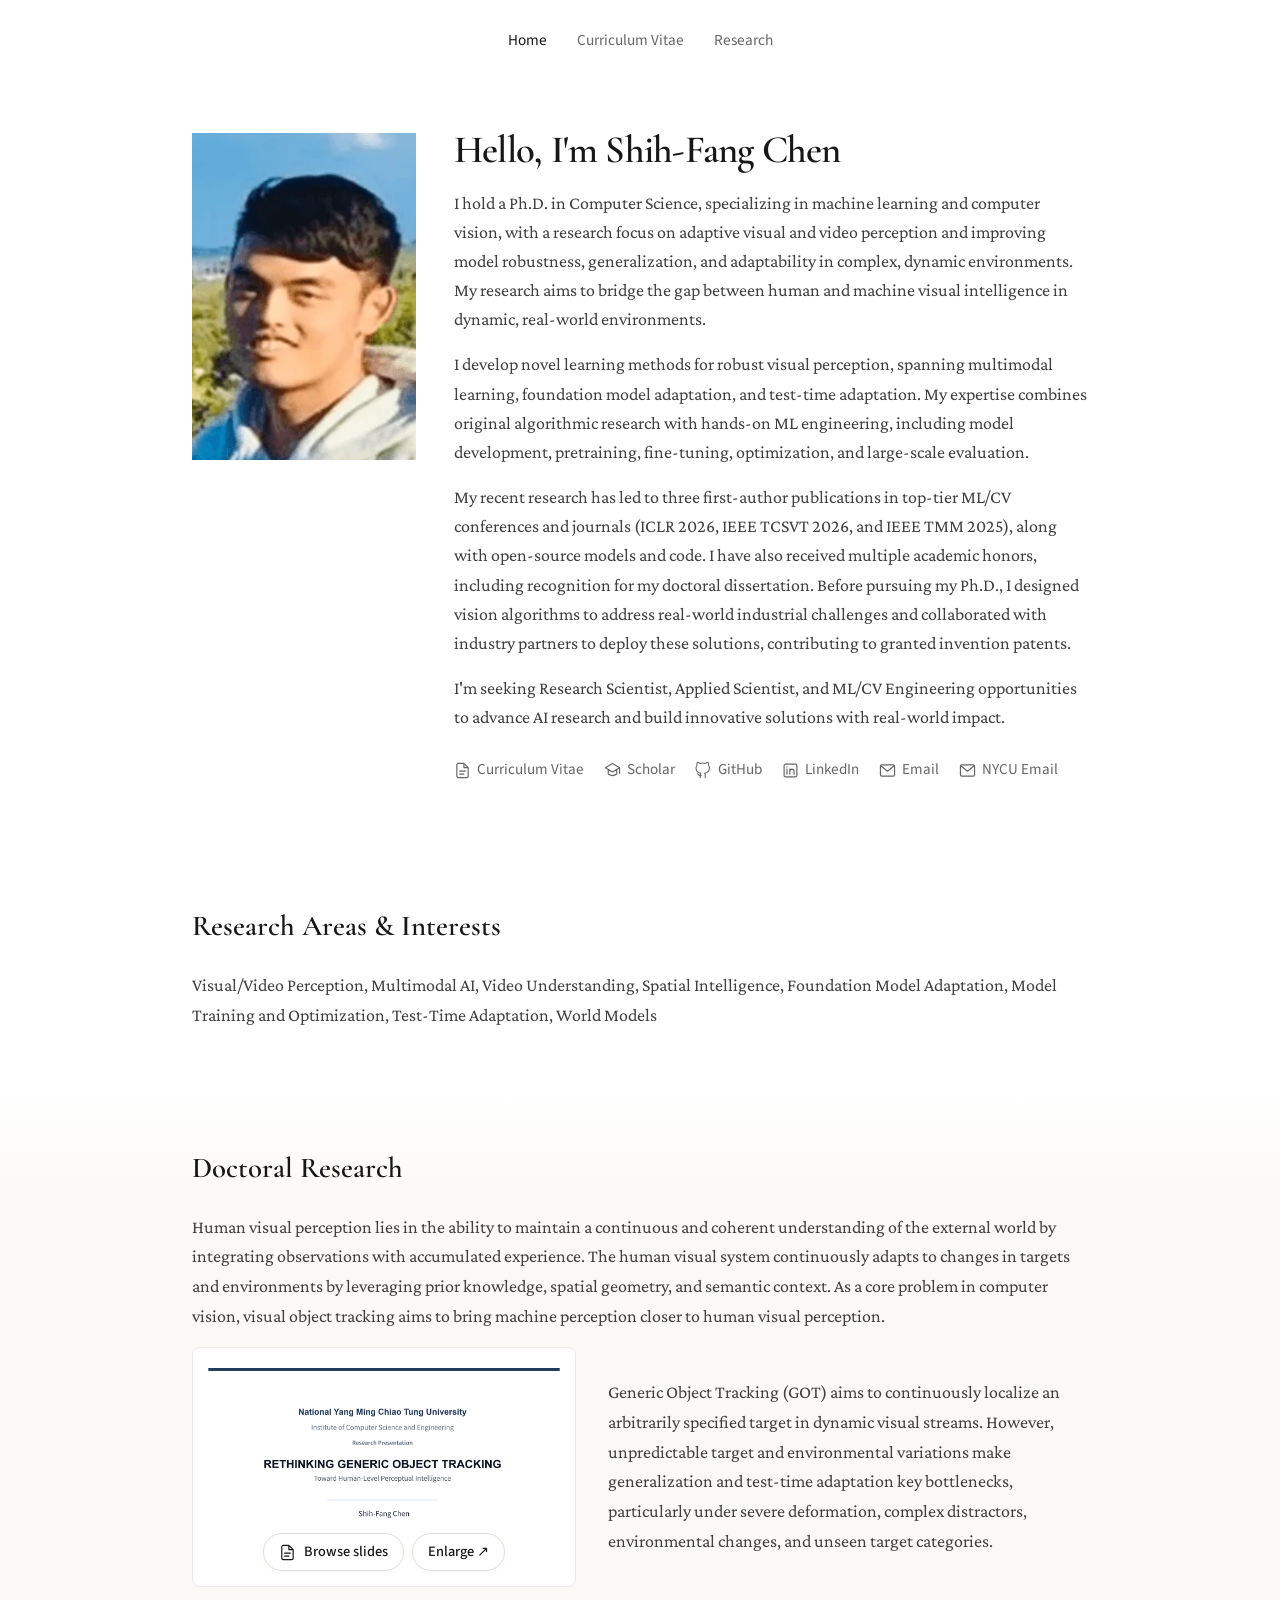
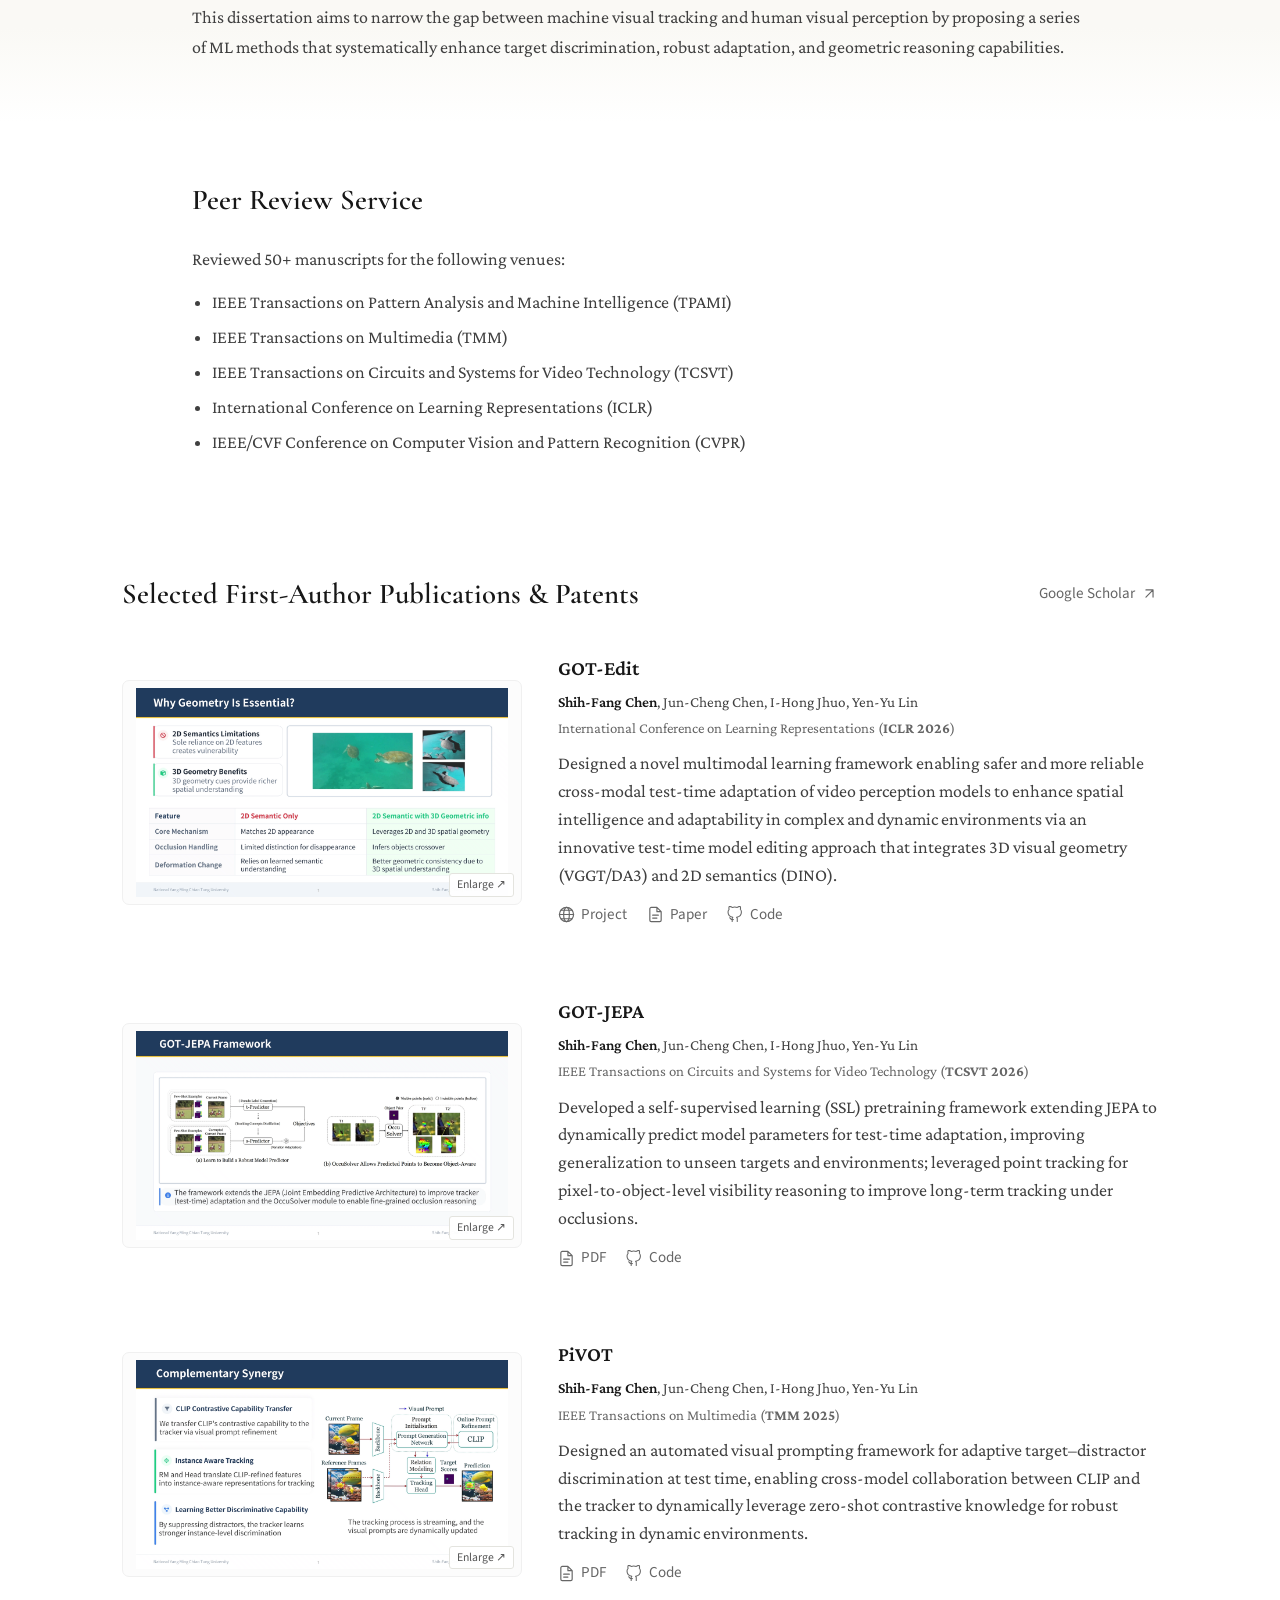
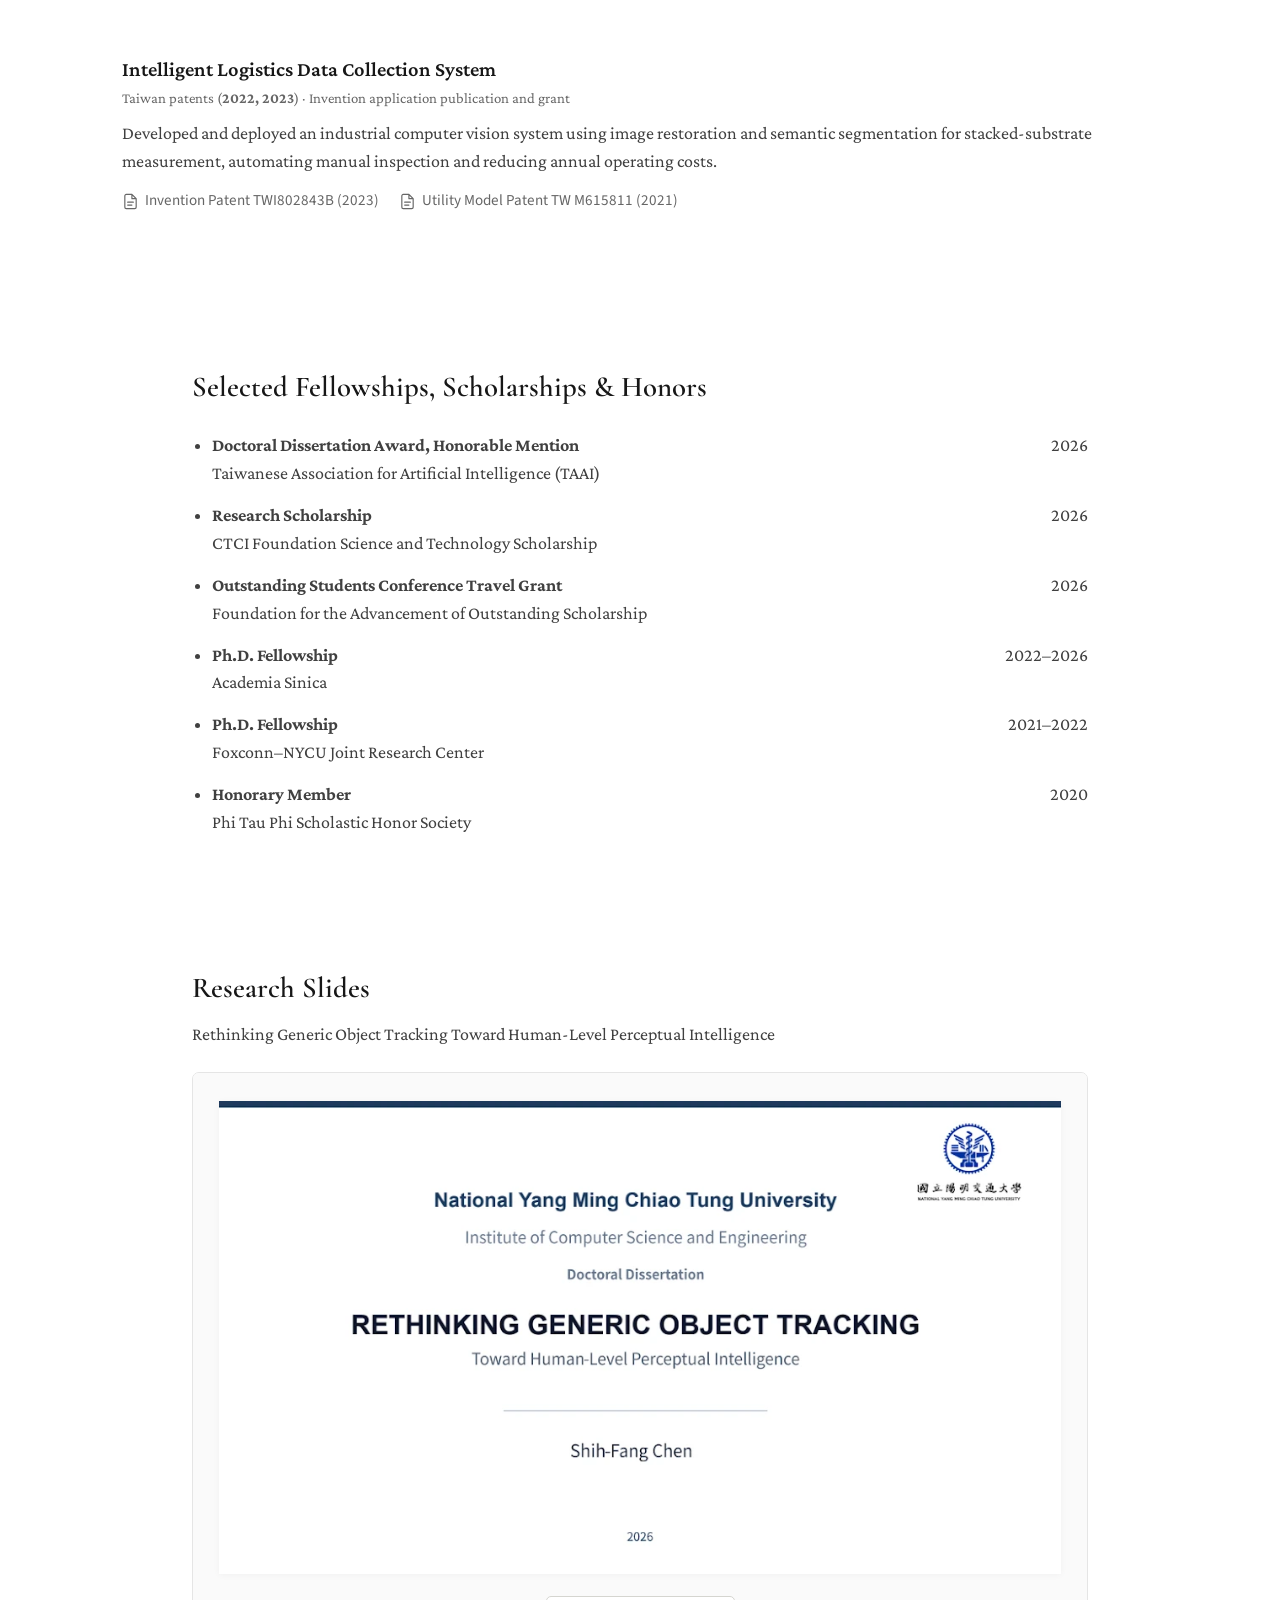
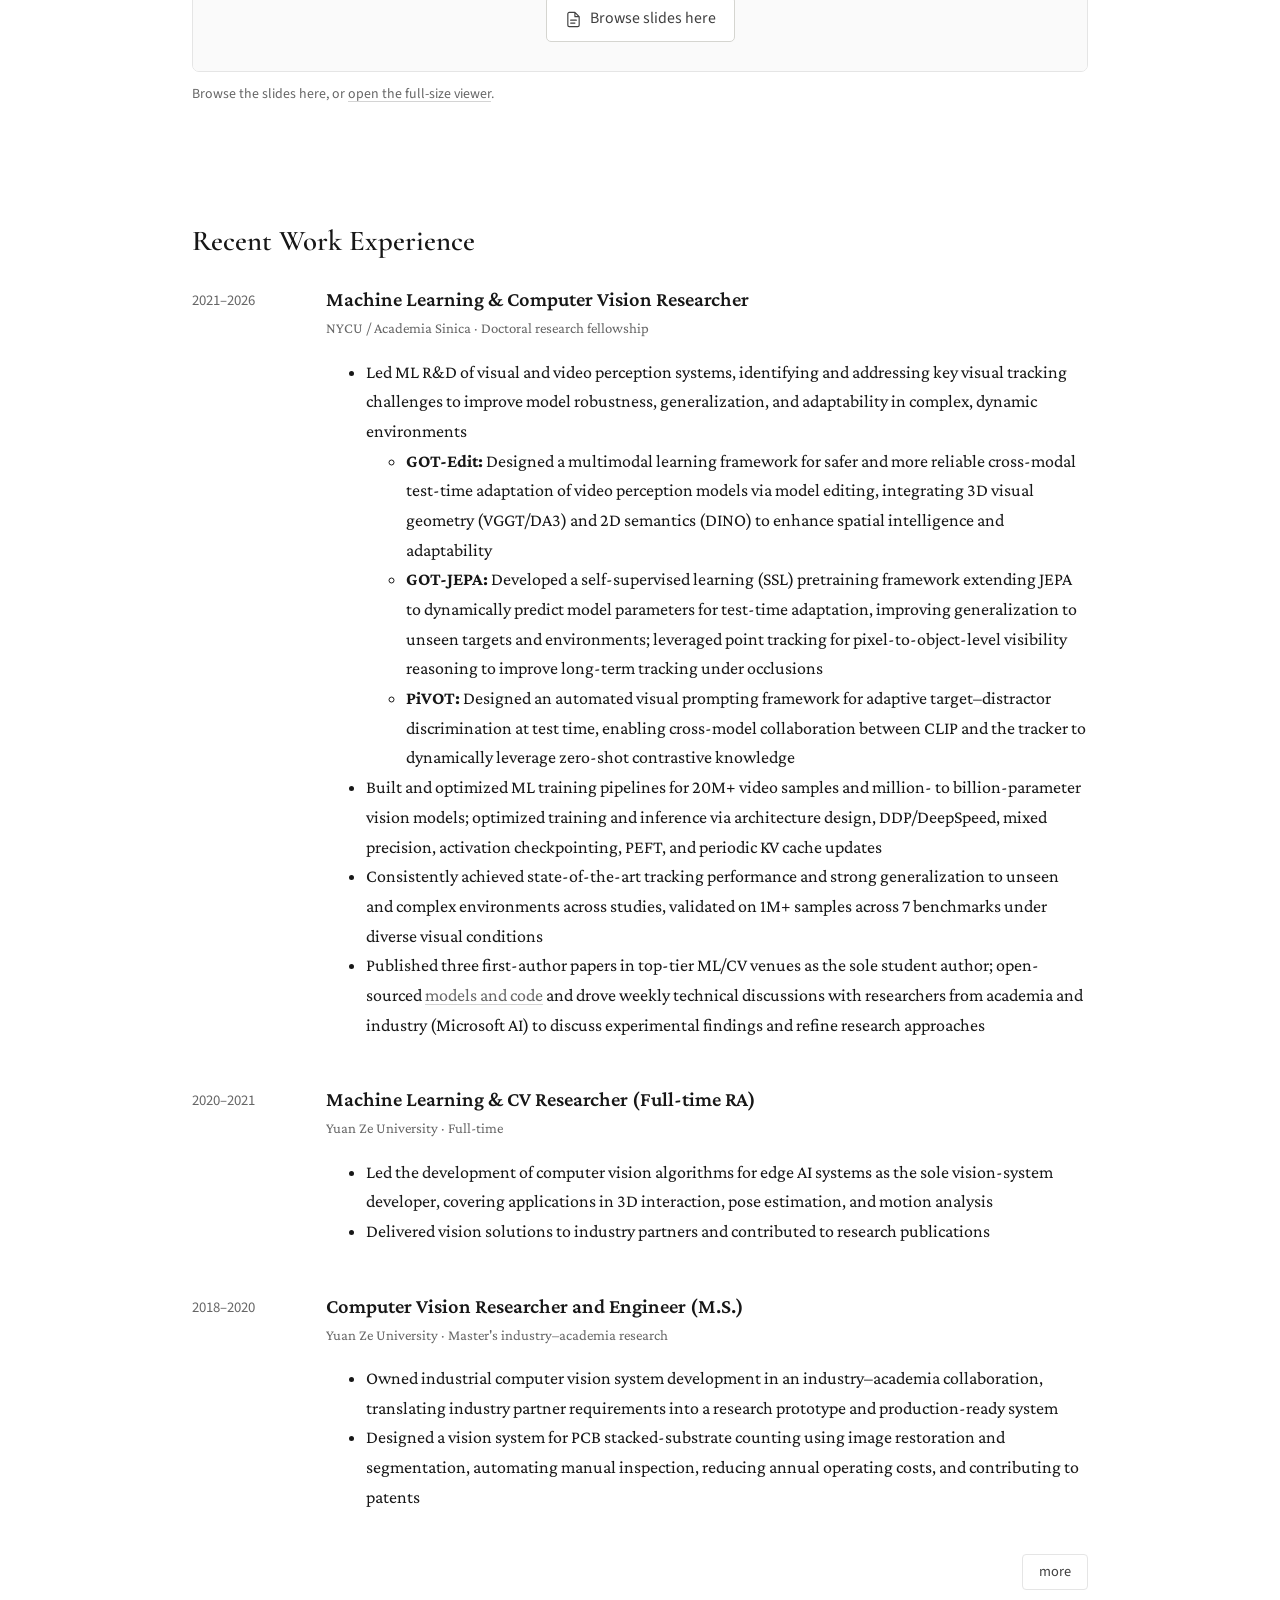
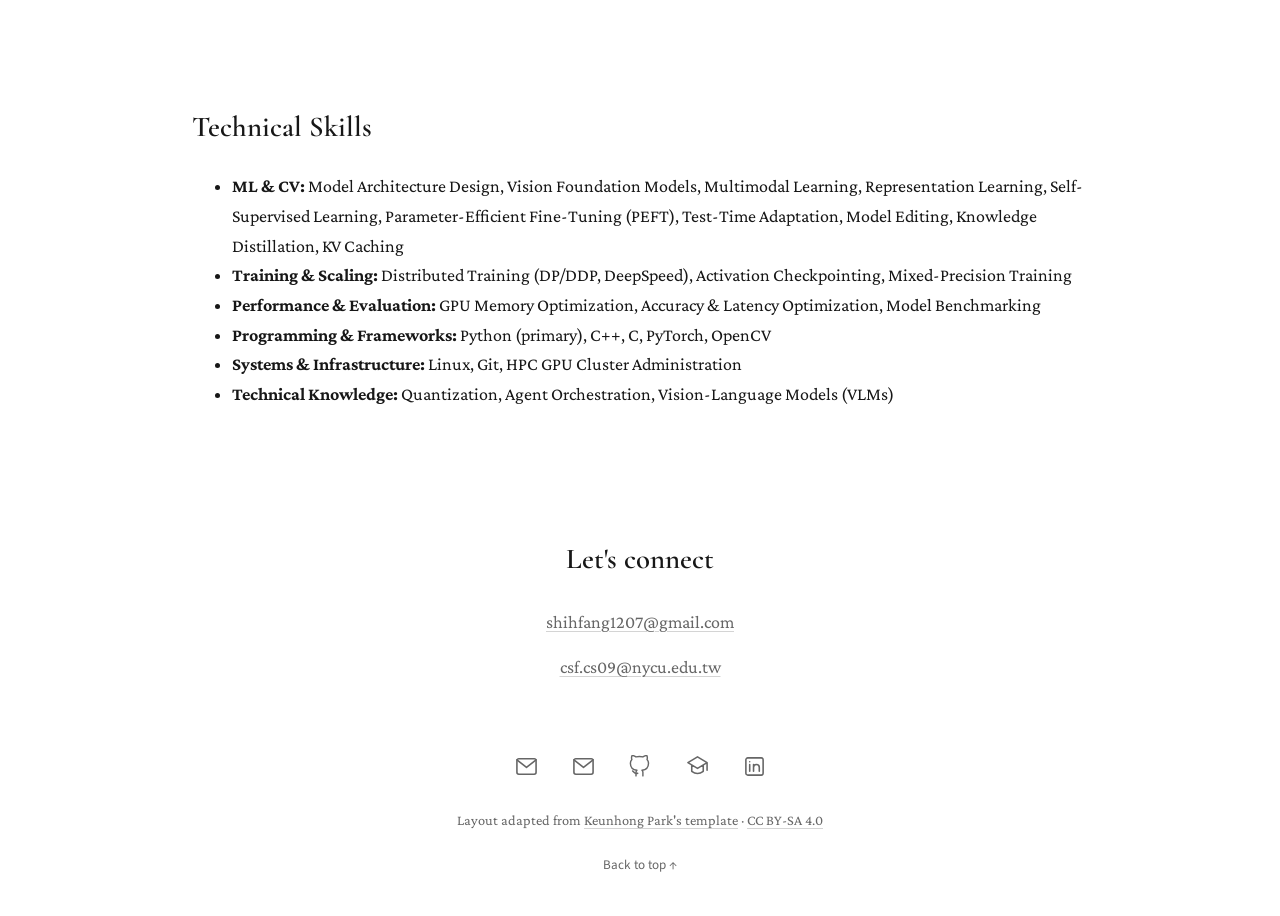
==== commit 4325e98c: "Sync research and education wording with the November 28 resume" ====
--- a/index.html
+++ b/index.html
@@ -141,7 +141,7 @@
       <img class="portrait" src="assets/portrait.webp" alt="Shih-Fang Chen" width="274" height="400" fetchpriority="high">
       <div class="bio">
         <h1 id="intro-title">Hello, I'm Shih-Fang Chen</h1>
-        <p>I hold a Ph.D. in Computer Science, specializing in machine learning and computer vision, with a research focus on adaptive visual and video perception and improving model robustness and generalization in complex, dynamic environments. My research aims to bridge the gap between human and machine visual intelligence in dynamic, real-world environments.</p>
+        <p>I hold a Ph.D. in Computer Science, specializing in machine learning and computer vision, with a research focus on adaptive visual and video perception and improving model robustness, generalization, and adaptability in complex, dynamic environments. My research aims to bridge the gap between human and machine visual intelligence in dynamic, real-world environments.</p>
         <p>I develop novel learning methods for robust visual perception, spanning multimodal learning, foundation model adaptation, and test-time adaptation. My expertise combines original algorithmic research with hands-on ML engineering, including model development, pretraining, fine-tuning, optimization, and large-scale evaluation.</p>
         <p>My recent research has led to three first-author publications in top-tier ML/CV conferences and journals (ICLR 2026, IEEE TCSVT 2026, and IEEE TMM 2025), along with open-source models and code. I have also received multiple academic honors, including recognition for my doctoral dissertation. Before pursuing my Ph.D., I designed vision algorithms to address real-world industrial challenges and collaborated with industry partners to deploy these solutions, contributing to granted invention patents.</p>
         <p>I'm seeking Research Scientist, Applied Scientist, and ML/CV Engineering opportunities to advance AI research and build innovative solutions with real-world impact.</p>
@@ -234,13 +234,12 @@
           <p class="authors"><strong>Shih-Fang Chen</strong>, Jun-Cheng Chen, I-Hong Jhuo, Yen-Yu Lin</p>
           <p class="venue">IEEE Transactions on Circuits and Systems for Video Technology (<strong>TCSVT 2026</strong>)</p>
           <p class="paper-description">
-            Designed a self-supervised pretraining framework that
-            extends JEPA to predict neural network parameters for
-            test-time model adaptation, improving
-            generalization to unseen targets and dynamic environments;
-            incorporated point tracking to support
-            object-level adaptation and improve
-            long-term visual tracking robustness under occlusions.
+            Developed a self-supervised learning (SSL) pretraining framework
+            extending JEPA to dynamically predict model parameters for
+            test-time adaptation, improving generalization to unseen targets
+            and environments; leveraged point tracking for
+            pixel-to-object-level visibility reasoning to improve
+            long-term tracking under occlusions.
           </p>
           <div class="paper-links">
             <a href="https://arxiv.org/pdf/2602.14771" target="_blank" rel="noopener"><svg class="icon"><use href="#icon-file"/></svg>PDF</a>
@@ -322,26 +321,26 @@
           <h3>Machine Learning &amp; Computer Vision Researcher</h3>
           <p class="venue">NYCU / Academia Sinica · Doctoral research fellowship</p>
           <ul>
-            <li>Led ML R&amp;D of visual/video perception systems, identifying and addressing key visual tracking challenges to improve model robustness, generalization, and adaptability in complex, dynamic environments
+            <li>Led ML R&amp;D of visual and video perception systems, identifying and addressing key visual tracking challenges to improve model robustness, generalization, and adaptability in complex, dynamic environments
               <ul>
-                <li><strong>GOT-Edit:</strong> Designed a multimodal learning framework for safer and more reliable cross-modal test-time adaptation of video perception models through model editing, integrating 3D visual geometry (VGGT/DA3) with 2D semantics (DINO) to enhance spatial intelligence and adaptability</li>
-                <li><strong>GOT-JEPA:</strong> Developed a self-supervised pretraining framework extending JEPA to dynamically predict model parameters for test-time adaptation, improving generalization to unseen targets and environments. Used point tracking for pixel-to-object-level visibility reasoning to improve long-term tracking under occlusion</li>
-                <li><strong>PiVOT:</strong> Designed an automated visual prompting framework for adaptive target–distractor discrimination at test time, enabling cross-model collaboration between CLIP and the tracker to dynamically use zero-shot contrastive knowledge</li>
+                <li><strong>GOT-Edit:</strong> Designed a multimodal learning framework for safer and more reliable cross-modal test-time adaptation of video perception models via model editing, integrating 3D visual geometry (VGGT/DA3) and 2D semantics (DINO) to enhance spatial intelligence and adaptability</li>
+                <li><strong>GOT-JEPA:</strong> Developed a self-supervised learning (SSL) pretraining framework extending JEPA to dynamically predict model parameters for test-time adaptation, improving generalization to unseen targets and environments; leveraged point tracking for pixel-to-object-level visibility reasoning to improve long-term tracking under occlusions</li>
+                <li><strong>PiVOT:</strong> Designed an automated visual prompting framework for adaptive target–distractor discrimination at test time, enabling cross-model collaboration between CLIP and the tracker to dynamically leverage zero-shot contrastive knowledge</li>
               </ul>
             </li>
-            <li>Built and optimized ML training pipelines for 20M+ video samples and million- to billion-parameter vision models. Optimized training and inference through architecture design, DDP/DeepSpeed, mixed precision, activation checkpointing, PEFT, and periodic KV cache updates</li>
+            <li>Built and optimized ML training pipelines for 20M+ video samples and million- to billion-parameter vision models; optimized training and inference via architecture design, DDP/DeepSpeed, mixed precision, activation checkpointing, PEFT, and periodic KV cache updates</li>
             <li>Consistently achieved state-of-the-art tracking performance and strong generalization to unseen and complex environments across studies, validated on 1M+ samples across 7 benchmarks under diverse visual conditions</li>
-            <li>Published three first-author papers at ICLR 2026, IEEE TCSVT 2026, and IEEE TMM 2025 as the sole student author. Open-sourced <a href="https://chenshihfang.github.io/GOT-EDIT/" target="_blank" rel="noopener">models and code</a> and drove weekly technical discussions with academic and Microsoft AI researchers to review experimental findings and refine research approaches</li>
+            <li>Published three first-author papers in top-tier ML/CV venues as the sole student author; open-sourced <a href="https://chenshihfang.github.io/GOT-EDIT/" target="_blank" rel="noopener">models and code</a> and drove weekly technical discussions with researchers from academia and industry (Microsoft AI) to discuss experimental findings and refine research approaches</li>
           </ul>
         </div>
       </div>
       <div class="experience-row">
         <div class="experience-date">2020–2021</div>
-        <div><h3>Machine Learning &amp; CV Researcher (Full-time RA)</h3><p class="venue">Yuan Ze University · Full-time</p><ul><li>Led the development of computer vision algorithms for edge AI systems as the sole vision-system developer, with applications including 3D interaction, pose estimation, and motion analysis. Delivered vision solutions to industry partners and contributed to research publications</li></ul></div>
+        <div><h3>Machine Learning &amp; CV Researcher (Full-time RA)</h3><p class="venue">Yuan Ze University · Full-time</p><ul><li>Led the development of computer vision algorithms for edge AI systems as the sole vision-system developer, covering applications in 3D interaction, pose estimation, and motion analysis</li><li>Delivered vision solutions to industry partners and contributed to research publications</li></ul></div>
       </div>
       <div class="experience-row">
         <div class="experience-date">2018–2020</div>
-        <div><h3>Computer Vision Researcher and Engineer (M.S.)</h3><p class="venue">Yuan Ze University · Master's industry–academia research</p><ul><li>Owned industrial computer vision system development in an industry–academia collaboration, translating partner requirements into a research prototype and a production-ready system</li><li>Designed a vision system for PCB stacked-substrate counting using image restoration and segmentation, automating manual inspection, reducing annual operating costs, and contributing to patents</li></ul></div>
+        <div><h3>Computer Vision Researcher and Engineer (M.S.)</h3><p class="venue">Yuan Ze University · Master's industry–academia research</p><ul><li>Owned industrial computer vision system development in an industry–academia collaboration, translating industry partner requirements into a research prototype and production-ready system</li><li>Designed a vision system for PCB stacked-substrate counting using image restoration and segmentation, automating manual inspection, reducing annual operating costs, and contributing to patents</li></ul></div>
       </div>
       <a class="experience-more" href="cv/#experience" aria-label="More work experience in the Curriculum Vitae">more</a>
     </section>
